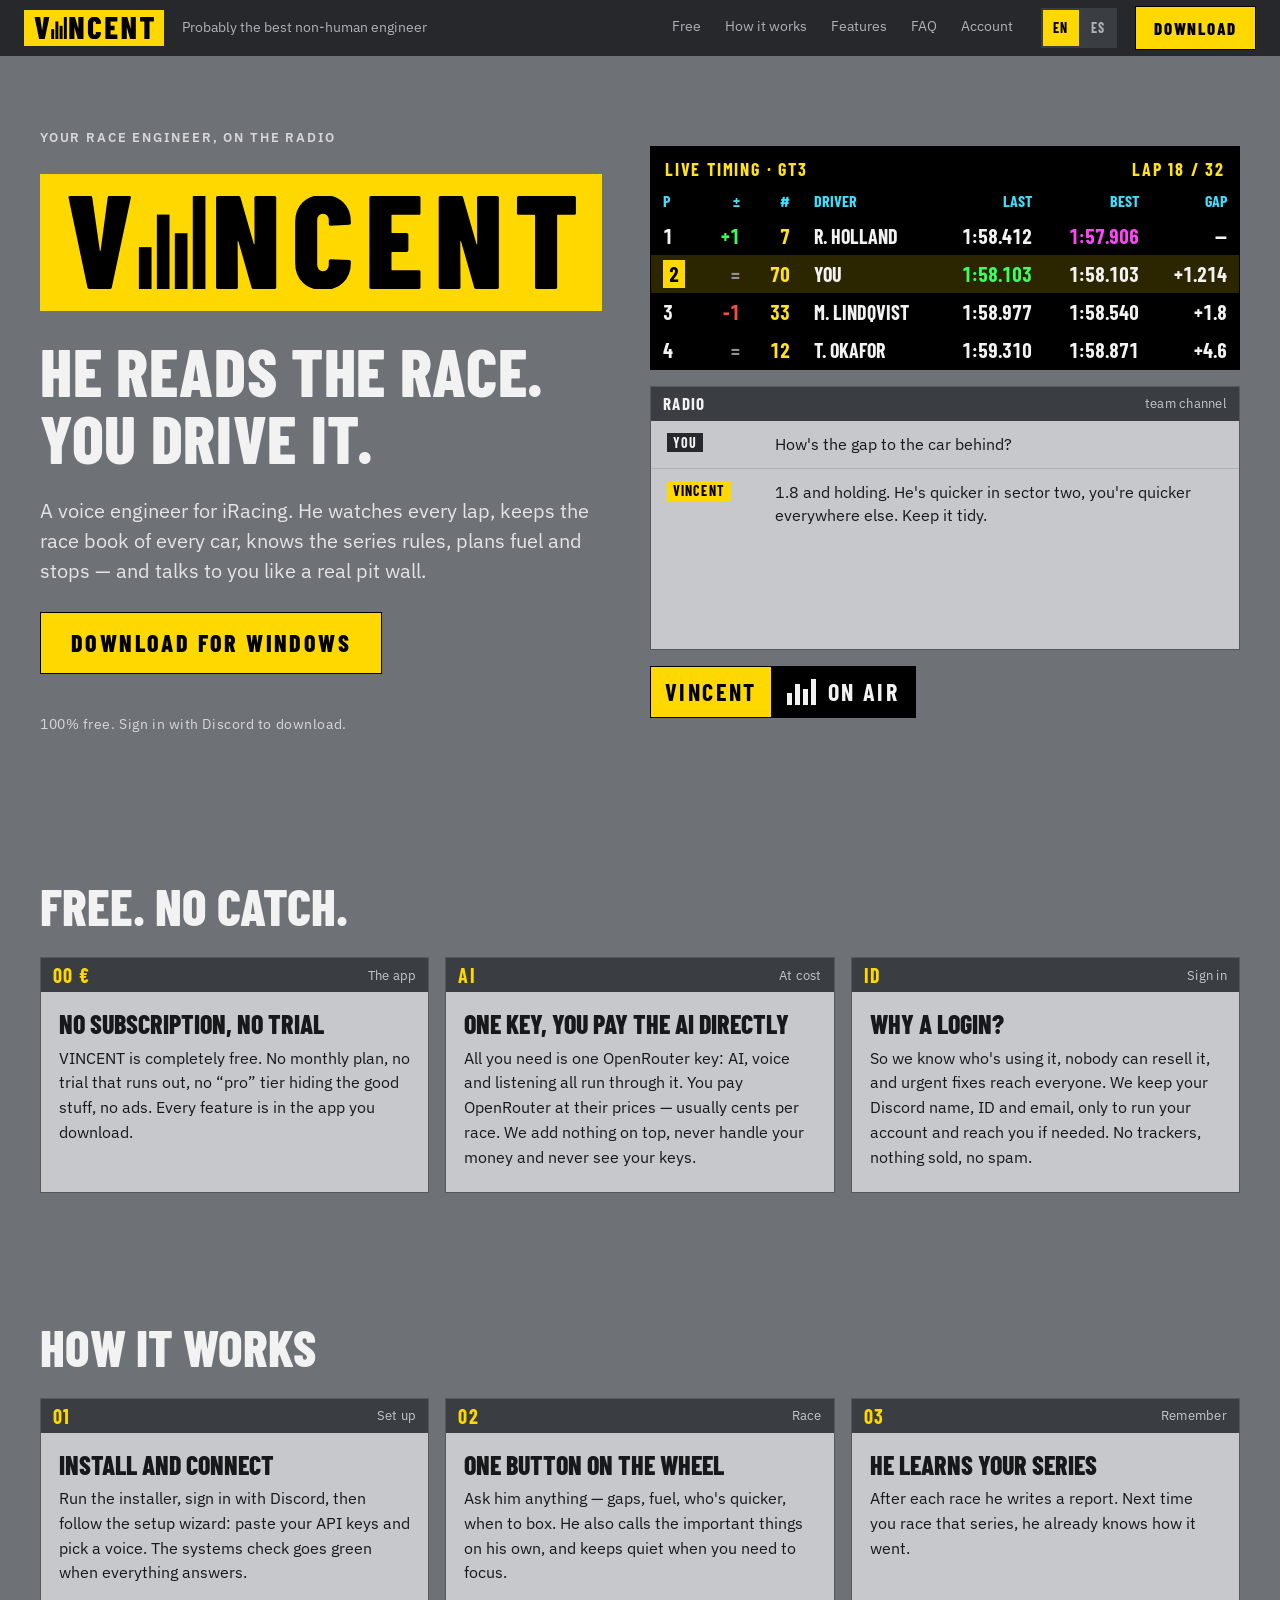
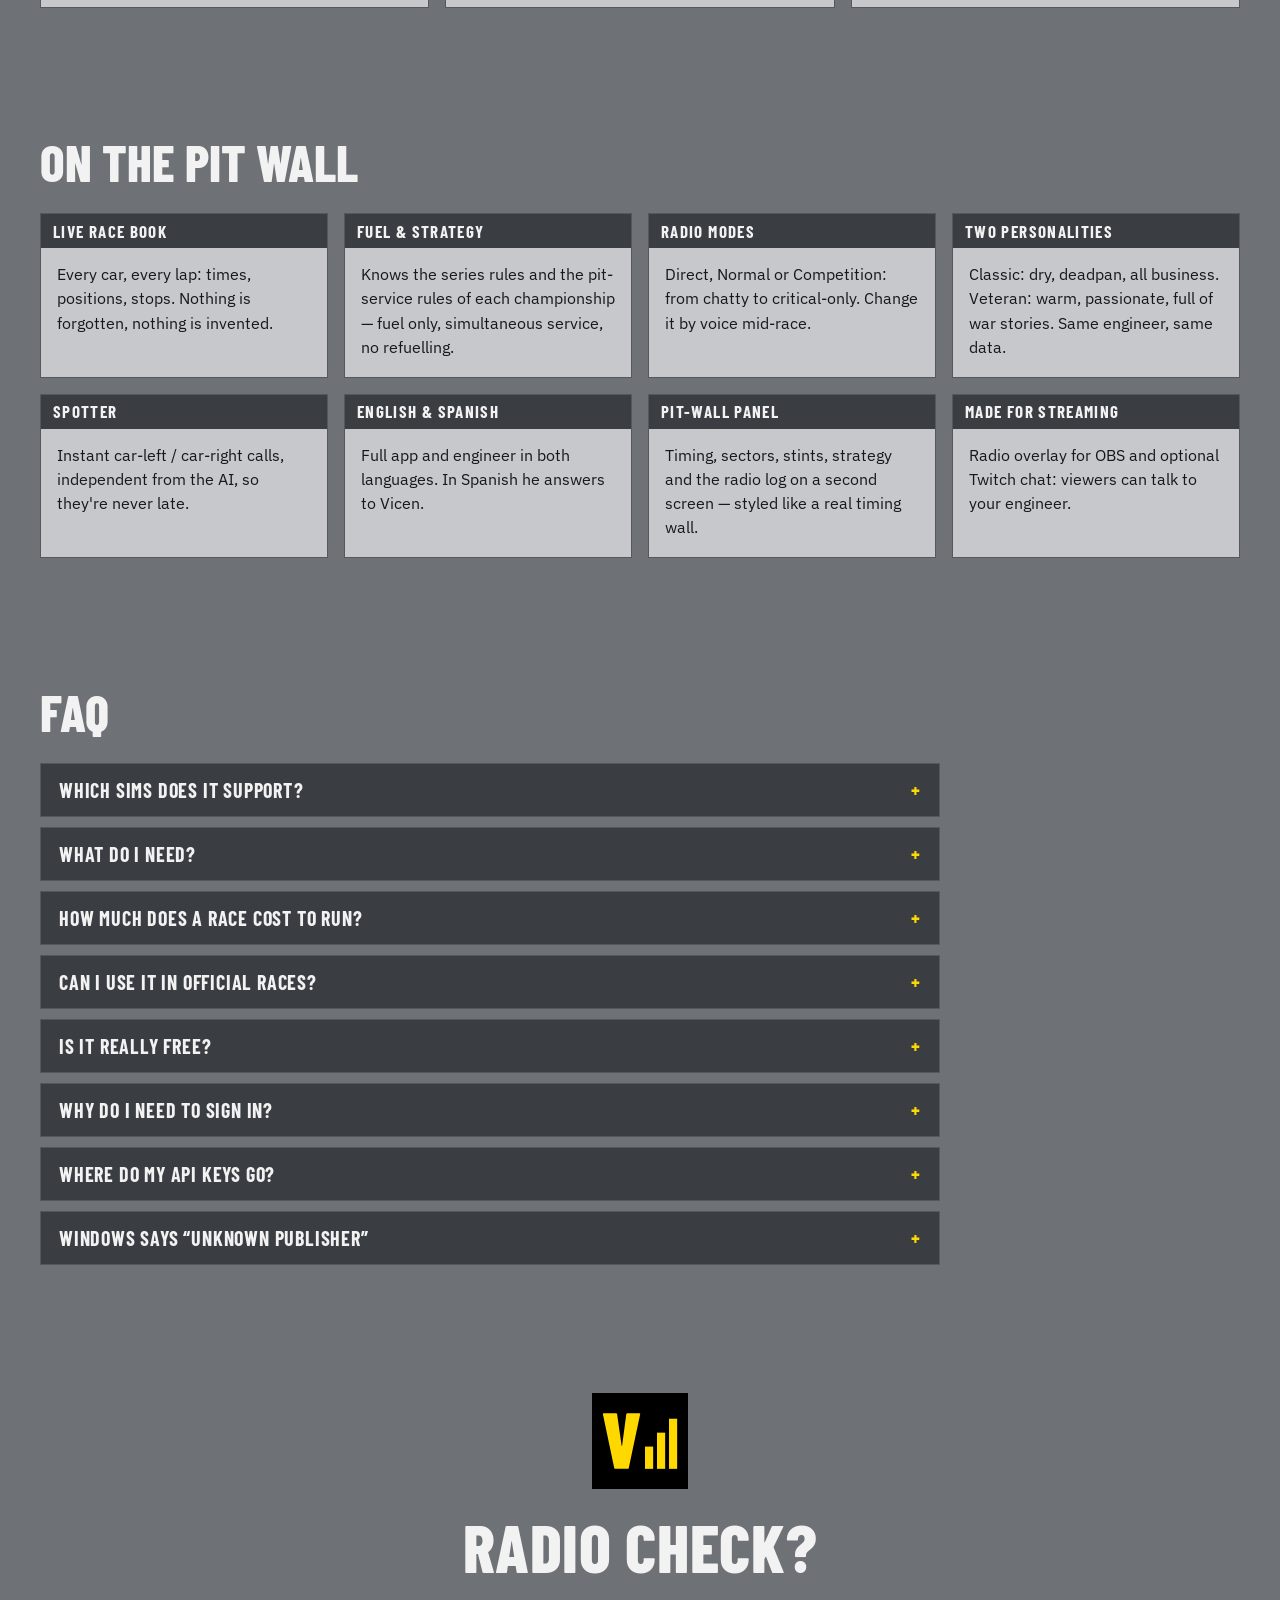
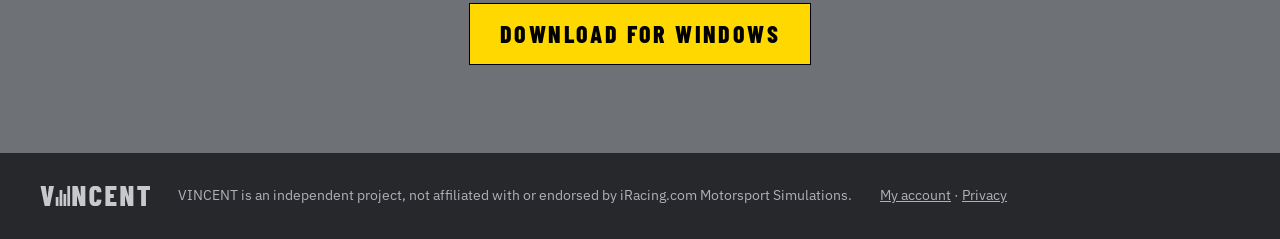
==== index.html @ bf341d77 "Web y privacidad: se guarda el email de Discord Co-Authored-By: Claude Opus 5.5 <noreply@anthropic.c" ====
<!doctype html>
<html lang="en">
<head>
<meta charset="utf-8">
<meta name="viewport" content="width=device-width, initial-scale=1">
<title>VINCENT — AI race engineer for iRacing</title>
<meta name="description" content="VINCENT is a voice race engineer for iRacing. He reads live telemetry, keeps the race book, plans fuel and stops, and talks to you on the radio.">
<link rel="icon" href="favicon.ico" sizes="any">
<link rel="icon" href="assets/icon.svg" type="image/svg+xml">
<link rel="apple-touch-icon" href="assets/icon-512.png">
<meta property="og:title" content="VINCENT — AI race engineer for iRacing">
<meta property="og:description" content="He reads the race. You drive it. Probably the best non-human engineer.">
<meta property="og:image" content="https://vincent-ai.app/assets/og.jpg">
<meta property="og:url" content="https://vincent-ai.app/">
<meta property="og:type" content="website">
<meta name="twitter:card" content="summary_large_image">
<link rel="preload" href="assets/fonts/barlow-condensed-latin-800-normal.woff2" as="font" type="font/woff2" crossorigin>
<link rel="stylesheet" href="styles.css">
</head>
<body>
<a class="skip" href="#main" data-en="Skip to content" data-es="Saltar al contenido">Skip to content</a>

<header class="top">
  <a class="brand" href="#" aria-label="VINCENT"><img src="assets/logo.svg" alt="VINCENT" width="140" height="21"></a>
  <span class="tag">Probably the best non-human engineer</span>
  <nav aria-label="Main">
    <a href="#free" data-en="Free" data-es="Gratis">Free</a>
    <a href="#how" data-en="How it works" data-es="Cómo funciona">How it works</a>
    <a href="#features" data-en="Features" data-es="Funciones">Features</a>
    <a href="#faq">FAQ</a>
    <a href="https://account.vincent-ai.app/" data-en="Account" data-es="Cuenta">Account</a>
  </nav>
  <div class="lang" role="group" aria-label="Language">
    <button type="button" data-lang="en" aria-pressed="true">EN</button>
    <button type="button" data-lang="es" aria-pressed="false">ES</button>
  </div>
  <a class="btn btn-y dl" href="https://account.vincent-ai.app/download" data-en="Download" data-es="Descargar">Download</a>
</header>

<main id="main">

<section class="hero">
  <div class="hero-copy">
    <p class="cap" data-en="Your race engineer, on the radio" data-es="Tu ingeniero de carrera, por radio">Your race engineer, on the radio</p>
    <h1 class="wordmark"><img src="assets/logo.svg" alt="VINCENT" width="560" height="84"></h1>
    <p class="head" data-en="He reads the race.<br>You drive it." data-es="Él lee la carrera.<br>Tú conduces.">He reads the race.<br>You drive it.</p>
    <p class="lede" data-en="A voice engineer for iRacing. He watches every lap, keeps the race book of every car, knows the series rules, plans fuel and stops — and talks to you like a real pit wall." data-es="Un ingeniero por voz para iRacing. Mira cada vuelta, lleva el libro de carrera de todos los coches, conoce el reglamento de la serie, planifica gasolina y paradas — y te habla como un muro de boxes de verdad.">A voice engineer for iRacing. He watches every lap, keeps the race book of every car, knows the series rules, plans fuel and stops — and talks to you like a real pit wall.</p>
    <div class="cta">
      <a class="btn btn-y btn-big dl" href="https://account.vincent-ai.app/download"><span data-en="Download for Windows" data-es="Descargar para Windows">Download for Windows</span></a>
      <span class="ver" id="ver" aria-live="polite"></span>
    </div>
    <p class="note" data-en="100% free. Sign in with Discord to download." data-es="100% gratis. Entra con Discord para descargarlo.">100% free. Sign in with Discord to download.</p>
  </div>

  <div class="hero-wall" aria-hidden="true">
    <div class="scr">
      <div class="scr-h"><span>LIVE TIMING · GT3</span><span>LAP 18 / 32</span></div>
      <table class="timing">
        <thead><tr><th class="l">P</th><th>±</th><th>#</th><th class="l">DRIVER</th><th class="xs">LAST</th><th>BEST</th><th>GAP</th></tr></thead>
        <tbody>
          <tr><td class="l">1</td><td class="up">+1</td><td class="num">7</td><td class="l">R. HOLLAND</td><td class="xs">1:58.412</td><td class="mag">1:57.906</td><td>—</td></tr>
          <tr class="me"><td class="l"><span class="pos">2</span></td><td class="eq">=</td><td class="num">70</td><td class="l">YOU</td><td class="xs grn">1:58.103</td><td>1:58.103</td><td>+1.214</td></tr>
          <tr><td class="l">3</td><td class="dn">-1</td><td class="num">33</td><td class="l">M. LINDQVIST</td><td class="xs">1:58.977</td><td>1:58.540</td><td>+1.8</td></tr>
          <tr><td class="l">4</td><td class="eq">=</td><td class="num">12</td><td class="l">T. OKAFOR</td><td class="xs">1:59.310</td><td>1:58.871</td><td>+4.6</td></tr>
        </tbody>
      </table>
    </div>
    <div class="pnl">
      <div class="ph"><span>Radio</span><small data-en="team channel" data-es="canal de equipo">team channel</small></div>
      <div class="radio" id="radio"></div>
    </div>
    <div class="onair"><span class="k">VINCENT</span><span class="v"><span class="bars"><i></i><i></i><i></i><i></i></span>ON AIR</span></div>
  </div>
</section>

<section id="free" class="band">
  <h2 class="sec" data-en="Free. No catch." data-es="Gratis. Sin trampas.">Free. No catch.</h2>
  <div class="grid3">
    <div class="pnl step"><div class="ph"><span>00 €</span><small data-en="The app" data-es="La app">The app</small></div>
      <div class="body"><h3 data-en="No subscription, no trial" data-es="Sin suscripción, sin prueba">No subscription, no trial</h3>
      <p data-en="VINCENT is completely free. No monthly plan, no trial that runs out, no &ldquo;pro&rdquo; tier hiding the good stuff, no ads. Every feature is in the app you download." data-es="VINCENT es completamente gratis. Sin plan mensual, sin prueba que caduca, sin versión «pro» que se guarda lo bueno, sin anuncios. Todo lo que hace está en la app que descargas.">VINCENT is completely free. No monthly plan, no trial that runs out, no &ldquo;pro&rdquo; tier hiding the good stuff, no ads. Every feature is in the app you download.</p></div></div>
    <div class="pnl step"><div class="ph"><span>AI</span><small data-en="At cost" data-es="A precio de coste">At cost</small></div>
      <div class="body"><h3 data-en="One key, you pay the AI directly" data-es="Una sola clave, la IA la pagas tú">One key, you pay the AI directly</h3>
      <p data-en="All you need is one OpenRouter key: AI, voice and listening all run through it. You pay OpenRouter at their prices — usually cents per race. We add nothing on top, never handle your money and never see your keys." data-es="Solo necesitas una clave de OpenRouter: la IA, la voz y la escucha van por ahí. Le pagas a OpenRouter, a su precio — normalmente céntimos por carrera. No le sumamos nada, no tocamos tu dinero y nunca vemos tus claves.">All you need is one OpenRouter key: AI, voice and listening all run through it. You pay OpenRouter at their prices — usually cents per race. We add nothing on top, never handle your money and never see your keys.</p></div></div>
    <div class="pnl step"><div class="ph"><span>ID</span><small data-en="Sign in" data-es="Cuenta">Sign in</small></div>
      <div class="body"><h3 data-en="Why a login?" data-es="¿Por qué hay que entrar?">Why a login?</h3>
      <p data-en="So we know who's using it, nobody can resell it, and urgent fixes reach everyone. We keep your Discord name, ID and email, only to run your account and reach you if needed. No trackers, nothing sold, no spam." data-es="Para saber quién lo usa, que nadie lo revenda y que los arreglos urgentes lleguen a todos. Guardamos tu nombre, ID y email de Discord, solo para tu cuenta y para avisarte si hace falta. Ni rastreadores, ni vendemos nada, ni spam.">So we know who's using it, nobody can resell it, and urgent fixes reach everyone. We keep your Discord name, ID and email, only to run your account and reach you if needed. No trackers, nothing sold, no spam.</p></div></div>
  </div>
</section>

<section id="how" class="band">
  <h2 class="sec" data-en="How it works" data-es="Cómo funciona">How it works</h2>
  <div class="grid3">
    <div class="pnl step"><div class="ph"><span>01</span><small data-en="Set up" data-es="Configura">Set up</small></div>
      <div class="body"><h3 data-en="Install and connect" data-es="Instala y conecta">Install and connect</h3>
      <p data-en="Run the installer, sign in with Discord, then follow the setup wizard: paste your API keys and pick a voice. The systems check goes green when everything answers." data-es="Ejecuta el instalador, entra con Discord y sigue el asistente: pega tus claves de API y elige una voz. El chequeo de sistemas se pone en verde cuando todo responde.">Run the installer, sign in with Discord, then follow the setup wizard: paste your API keys and pick a voice. The systems check goes green when everything answers.</p></div></div>
    <div class="pnl step"><div class="ph"><span>02</span><small data-en="Race" data-es="Corre">Race</small></div>
      <div class="body"><h3 data-en="One button on the wheel" data-es="Un botón en el volante">One button on the wheel</h3>
      <p data-en="Ask him anything — gaps, fuel, who's quicker, when to box. He also calls the important things on his own, and keeps quiet when you need to focus." data-es="Pregúntale lo que quieras — diferencias, gasolina, quién va más rápido, cuándo parar. También avisa él solo de lo importante, y se calla cuando necesitas concentrarte.">Ask him anything — gaps, fuel, who's quicker, when to box. He also calls the important things on his own, and keeps quiet when you need to focus.</p></div></div>
    <div class="pnl step"><div class="ph"><span>03</span><small data-en="Remember" data-es="Recuerda">Remember</small></div>
      <div class="body"><h3 data-en="He learns your series" data-es="Aprende tu serie">He learns your series</h3>
      <p data-en="After each race he writes a report. Next time you race that series, he already knows how it went." data-es="Después de cada carrera escribe un informe. La próxima vez que corras esa serie, ya sabe cómo fue.">After each race he writes a report. Next time you race that series, he already knows how it went.</p></div></div>
  </div>
</section>

<section id="features" class="band">
  <h2 class="sec" data-en="On the pit wall" data-es="En el muro">On the pit wall</h2>
  <div class="feat">
    <div class="pnl"><div class="ph"><span data-en="Live race book" data-es="Libro de carrera">Live race book</span></div><p data-en="Every car, every lap: times, positions, stops. Nothing is forgotten, nothing is invented." data-es="Cada coche, cada vuelta: tiempos, posiciones, paradas. No se olvida nada, no se inventa nada.">Every car, every lap: times, positions, stops. Nothing is forgotten, nothing is invented.</p></div>
    <div class="pnl"><div class="ph"><span data-en="Fuel &amp; strategy" data-es="Gasolina y estrategia">Fuel &amp; strategy</span></div><p data-en="Knows the series rules and the pit-service rules of each championship — fuel only, simultaneous service, no refuelling." data-es="Conoce el reglamento de la serie y las reglas de servicio en boxes de cada campeonato — solo gasolina, servicio simultáneo, sin repostaje.">Knows the series rules and the pit-service rules of each championship — fuel only, simultaneous service, no refuelling.</p></div>
    <div class="pnl"><div class="ph"><span data-en="Radio modes" data-es="Modos de radio">Radio modes</span></div><p data-en="Direct, Normal or Competition: from chatty to critical-only. Change it by voice mid-race." data-es="Directo, Normal o Competición: de hablador a solo lo crítico. Cámbialo por voz en plena carrera.">Direct, Normal or Competition: from chatty to critical-only. Change it by voice mid-race.</p></div>
    <div class="pnl"><div class="ph"><span data-en="Two personalities" data-es="Dos personalidades">Two personalities</span></div><p data-en="Classic: dry, deadpan, all business. Veteran: warm, passionate, full of war stories. Same engineer, same data." data-es="Clásico: seco, impasible, al grano. Veterano: cálido, apasionado, lleno de batallitas. Mismo ingeniero, mismos datos.">Classic: dry, deadpan, all business. Veteran: warm, passionate, full of war stories. Same engineer, same data.</p></div>
    <div class="pnl"><div class="ph"><span>Spotter</span></div><p data-en="Instant car-left / car-right calls, independent from the AI, so they're never late." data-es="Avisos instantáneos de coche a la izquierda / derecha, independientes de la IA, para que nunca lleguen tarde.">Instant car-left / car-right calls, independent from the AI, so they're never late.</p></div>
    <div class="pnl"><div class="ph"><span data-en="English &amp; Spanish" data-es="Inglés y español">English &amp; Spanish</span></div><p data-en="Full app and engineer in both languages. In Spanish he answers to Vicen." data-es="App e ingeniero completos en los dos idiomas. En español se llama Vicen.">Full app and engineer in both languages. In Spanish he answers to Vicen.</p></div>
    <div class="pnl"><div class="ph"><span data-en="Pit-wall panel" data-es="Panel de muro">Pit-wall panel</span></div><p data-en="Timing, sectors, stints, strategy and the radio log on a second screen — styled like a real timing wall." data-es="Tiempos, sectores, stints, estrategia y el registro de radio en una segunda pantalla — con el aspecto de un muro de tiempos de verdad.">Timing, sectors, stints, strategy and the radio log on a second screen — styled like a real timing wall.</p></div>
    <div class="pnl"><div class="ph"><span data-en="Made for streaming" data-es="Hecho para stream">Made for streaming</span></div><p data-en="Radio overlay for OBS and optional Twitch chat: viewers can talk to your engineer." data-es="Overlay de radio para OBS y chat de Twitch opcional: los espectadores pueden hablar con tu ingeniero.">Radio overlay for OBS and optional Twitch chat: viewers can talk to your engineer.</p></div>
  </div>
</section>

<section id="faq" class="band">
  <h2 class="sec">FAQ</h2>
  <div class="faq">
    <details class="pnl"><summary data-en="Which sims does it support?" data-es="¿Qué simuladores soporta?">Which sims does it support?</summary><p data-en="iRacing only, for now." data-es="Solo iRacing, de momento.">iRacing only, for now.</p></details>
    <details class="pnl"><summary data-en="What do I need?" data-es="¿Qué necesito?">What do I need?</summary><p data-en="A Windows PC, iRacing, a microphone, an internet connection and a Discord account to sign in. VINCENT uses cloud AI and voice, so you bring one OpenRouter API key — the setup wizard walks you through it and checks it for you." data-es="Un PC con Windows, iRacing, un micrófono, conexión a internet y una cuenta de Discord para entrar. VINCENT usa IA y voz en la nube, así que necesitas una clave de OpenRouter — el asistente te guía para sacarla y la comprueba por ti.">A Windows PC, iRacing, a microphone, an internet connection and a Discord account to sign in. VINCENT uses cloud AI and voice, so you bring one OpenRouter API key — the setup wizard walks you through it and checks it for you.</p></details>
    <details class="pnl"><summary data-en="How much does a race cost to run?" data-es="¿Cuánto cuesta cada carrera?">How much does a race cost to run?</summary><p data-en="It depends on the AI model you choose in settings — cheaper models cost cents per race, the best ones a bit more. The app shows token usage live so you always know." data-es="Depende del modelo de IA que elijas en ajustes — los más baratos cuestan céntimos por carrera, los mejores algo más. La app muestra el consumo en directo para que siempre lo sepas.">It depends on the AI model you choose in settings — cheaper models cost cents per race, the best ones a bit more. The app shows token usage live so you always know.</p></details>
    <details class="pnl"><summary data-en="Can I use it in official races?" data-es="¿Se puede usar en carreras oficiales?">Can I use it in official races?</summary><p data-en="Yes — that's what it's built for. VINCENT works like the spotter and overlay apps drivers already use in official races: it only reads the telemetry iRacing exposes to every app, and talks to you. It never touches the car or the sim." data-es="Sí — para eso está hecho. VINCENT funciona como las apps de spotter y overlays que los pilotos ya usan en oficiales: solo lee la telemetría que iRacing ofrece a cualquier aplicación y te habla. Nunca toca el coche ni el simulador.">Yes — that's what it's built for. VINCENT works like the spotter and overlay apps drivers already use in official races: it only reads the telemetry iRacing exposes to every app, and talks to you. It never touches the car or the sim.</p></details>
    <details class="pnl"><summary data-en="Is it really free?" data-es="¿De verdad es gratis?">Is it really free?</summary><p data-en="Yes. VINCENT itself costs nothing and has no paid version. The only cost is the AI and voice usage, which you pay straight to OpenRouter — we don't get a cent of it." data-es="Sí. VINCENT no cuesta nada y no tiene versión de pago. El único gasto es el uso de IA y voz, que pagas directamente a OpenRouter — de eso no nos llega ni un céntimo.">Yes. VINCENT itself costs nothing and has no paid version. The only cost is the AI and voice usage, which you pay straight to OpenRouter — we don't get a cent of it.</p></details>
    <details class="pnl"><summary data-en="Why do I need to sign in?" data-es="¿Por qué hay que iniciar sesión?">Why do I need to sign in?</summary><p data-en="To download it and to use it, with your Discord account. It lets us know who's using VINCENT, stop anyone reselling it, and switch off a broken version fast. Each account can use it on up to 3 PCs; you can see and remove them in your account. If your internet drops mid-race, it keeps working." data-es="Para descargarlo y para usarlo, con tu cuenta de Discord. Así sabemos quién usa VINCENT, evitamos que alguien lo revenda y podemos retirar rápido una versión con fallos. Cada cuenta puede usarlo en hasta 3 PCs; los ves y los quitas en tu cuenta. Si se te va internet en plena carrera, sigue funcionando.">To download it and to use it, with your Discord account. It lets us know who's using VINCENT, stop anyone reselling it, and switch off a broken version fast. Each account can use it on up to 3 PCs; you can see and remove them in your account. If your internet drops mid-race, it keeps working.</p></details>
    <details class="pnl"><summary data-en="Where do my API keys go?" data-es="¿Dónde van mis claves de API?">Where do my API keys go?</summary><p data-en="They are stored in the Windows Credential Manager on your PC and are only sent to the service each one belongs to. They are never sent to us. Tip: create a key just for VINCENT and give it a credit limit in OpenRouter, so a lost key can never cost you more than that." data-es="Se guardan en el Administrador de credenciales de Windows de tu PC y solo se envían al servicio al que pertenece cada una. Nunca nos llegan a nosotros. Consejo: crea una clave solo para VINCENT y ponle un límite de crédito en OpenRouter, así una clave perdida nunca te costará más que eso.">They are stored in the Windows Credential Manager on your PC and are only sent to the service each one belongs to. They are never sent to us. Tip: create a key just for VINCENT and give it a credit limit in OpenRouter, so a lost key can never cost you more than that.</p></details>
    <details class="pnl"><summary data-en="Windows says “unknown publisher”" data-es="Windows dice «editor desconocido»">Windows says “unknown publisher”</summary><p data-en="The first time, SmartScreen may warn you. Click More info → Run anyway. After that VINCENT updates itself: it downloads new versions when it opens and installs them when it closes." data-es="La primera vez, SmartScreen puede avisarte. Pulsa Más información → Ejecutar de todas formas. Después VINCENT se actualiza solo: descarga la versión nueva al abrirse y la instala al cerrarse.">The first time, SmartScreen may warn you. Click More info → Run anyway. After that VINCENT updates itself: it downloads new versions when it opens and installs them when it closes.</p></details>
  </div>
</section>

<section class="band final">
  <img src="assets/icon.svg" alt="" width="96" height="96">
  <p class="head" data-en="Radio check?" data-es="¿Me recibes?">Radio check?</p>
  <a class="btn btn-y btn-big dl" href="https://account.vincent-ai.app/download"><span data-en="Download for Windows" data-es="Descargar para Windows">Download for Windows</span></a>
</section>

</main>

<footer class="foot">
  <img src="assets/logo.svg" alt="VINCENT" width="110" height="17">
  <p data-en="VINCENT is an independent project, not affiliated with or endorsed by iRacing.com Motorsport Simulations." data-es="VINCENT es un proyecto independiente, sin relación ni respaldo de iRacing.com Motorsport Simulations.">VINCENT is an independent project, not affiliated with or endorsed by iRacing.com Motorsport Simulations.</p>
  <p><a href="https://account.vincent-ai.app/" data-en="My account" data-es="Mi cuenta">My account</a> · <a href="privacy.html" data-en="Privacy" data-es="Privacidad">Privacy</a></p>
</footer>

<script src="site.js"></script>
</body>
</html>
---- styles.css ----
@font-face{font-family:Cond;src:url(assets/fonts/barlow-condensed-latin-700-normal.woff2) format("woff2");font-weight:700;font-display:swap}
@font-face{font-family:Cond;src:url(assets/fonts/barlow-condensed-latin-800-normal.woff2) format("woff2");font-weight:800;font-display:swap}
@font-face{font-family:Plex;src:url(assets/fonts/ibm-plex-sans-latin-400-normal.woff2) format("woff2");font-weight:400;font-display:swap}
@font-face{font-family:Plex;src:url(assets/fonts/ibm-plex-sans-latin-600-normal.woff2) format("woff2");font-weight:600;font-display:swap}
:root{--base:#6E7176;--pnl:#C6C8CB;--bar:#3A3D42;--top:#26282C;--line:#ADB0B5;--ink:#17181A;--dim:#43464B;--w:#F2F2F2;--soft:#E4E5E7;--team:#FFD800;--yel:#FFE21A;--grn:#3CFF5A;--mag:#FF45F5;--cya:#3FDFFF;--red:#FF4B3E;color-scheme:light}
*{box-sizing:border-box}
html{scroll-behavior:smooth}
body{margin:0;background:var(--base);color:var(--soft);font:400 17px/1.55 Plex,system-ui,sans-serif;-webkit-font-smoothing:antialiased}
img{display:block;max-width:100%;height:auto}
a{color:inherit}
:focus-visible{outline:3px solid var(--team);outline-offset:2px}
.skip{position:absolute;left:-999px;top:0;background:var(--team);color:#000;padding:8px 12px;z-index:10}
.skip:focus{left:8px}
.cap{margin:0;font-size:13px;font-weight:600;letter-spacing:.14em;text-transform:uppercase;color:#D6D8DB}

/* top bar */
.top{position:sticky;top:0;z-index:5;display:flex;align-items:center;gap:18px;min-height:56px;padding:0 24px;background:var(--top)}
.brand{background:var(--team);padding:7px 10px;flex:none}
.brand img{width:120px}
.tag{font-size:14px;color:#AEB2B8;white-space:nowrap}
.top nav{display:flex;gap:4px;margin-left:auto}
.top nav a{font-size:14px;color:#AEB2B8;text-decoration:none;padding:16px 10px;border-bottom:2px solid transparent}
.top nav a:hover{color:var(--w);border-bottom-color:var(--team)}
.lang{display:flex;gap:2px;background:#3A3D42;padding:2px}
.lang button{font:700 14px/1 Cond,sans-serif;letter-spacing:.1em;color:#AEB2B8;background:transparent;border:0;padding:8px 10px;cursor:pointer;min-height:36px}
.lang button[aria-pressed=true]{background:var(--team);color:#000}

.btn{display:inline-flex;align-items:center;justify-content:center;gap:8px;font:800 17px/1 Cond,sans-serif;letter-spacing:.1em;text-transform:uppercase;text-decoration:none;min-height:44px;padding:0 18px;border:1px solid #000}
.btn-y{background:var(--team);color:#000}
.btn-y:hover{background:#FFE54D}
.btn-big{font-size:24px;min-height:62px;padding:0 30px}

/* hero */
.hero{display:grid;grid-template-columns:minmax(0,1fr) minmax(0,1.05fr);gap:48px;align-items:center;max-width:1440px;margin:0 auto;padding:72px 40px 80px}
.hero-copy{display:flex;flex-direction:column;gap:26px}
.wordmark{margin:0;background:var(--team);padding:22px 26px;align-self:flex-start;max-width:100%}
.wordmark img{width:min(520px,100%)}
.head{margin:0;font:800 clamp(40px,5.2vw,68px)/1 Cond,sans-serif;text-transform:uppercase;color:var(--w);letter-spacing:.01em}
.note{margin:14px 0 0;font-size:14px;letter-spacing:.04em;color:#D6D8DB}
.lede{margin:0;font-size:20px;line-height:1.5;max-width:600px}
.cta{display:flex;align-items:center;flex-wrap:wrap;gap:16px}
.ver{font:700 16px/1 Cond,sans-serif;letter-spacing:.1em;color:#D6D8DB;text-transform:uppercase}

.hero-wall{display:flex;flex-direction:column;gap:16px;min-width:0}
.scr{background:#000;border:1px solid #000}
.scr-h{display:flex;justify-content:space-between;padding:12px 14px 2px;font:700 18px/1.2 Cond,sans-serif;letter-spacing:.1em;color:var(--yel)}
.timing{width:100%;border-collapse:collapse;font:700 20px/1 Cond,sans-serif;font-variant-numeric:tabular-nums}
.timing th{color:var(--cya);text-align:right;padding:10px 12px 8px;font-size:16px}
.timing td{color:var(--w);text-align:right;padding:0 12px;height:38px;white-space:nowrap}
.timing .l{text-align:left}
.timing .num{color:var(--yel)} .timing .up{color:var(--grn)} .timing .dn{color:var(--red)} .timing .eq{color:#8E9196}
.timing .mag{color:var(--mag)} .timing .grn{color:var(--grn)}
.timing tr.me td{background:#2B2600}
.pos{background:var(--team);color:#000;padding:2px 6px}

.pnl{background:var(--pnl);border:1px solid #55585D;color:var(--ink)}
.ph{display:flex;justify-content:space-between;align-items:center;gap:8px;min-height:34px;padding:0 12px;background:var(--bar);color:var(--w);font:700 17px/1 Cond,sans-serif;letter-spacing:.08em;text-transform:uppercase}
.ph small{font:400 13px/1 Plex,sans-serif;letter-spacing:.02em;text-transform:none;color:#C4C7CC}
.radio{min-height:228px}
.rad{display:grid;grid-template-columns:96px minmax(0,1fr);gap:12px;padding:12px 16px;border-bottom:1px solid var(--line);animation:in .35s ease both}
.rad:last-child{border-bottom:0}
.rad p{margin:0;font-size:16px;line-height:1.45}
.who{justify-self:start;align-self:start;font:700 14px/1.4 Cond,sans-serif;letter-spacing:.08em;padding:0 6px}
.who.v{background:var(--team);color:#000} .who.u{background:var(--top);color:var(--w)}
@keyframes in{from{opacity:0;transform:translateY(4px)}to{opacity:1;transform:none}}

.onair{display:inline-flex;align-self:flex-start;height:52px;border:1px solid #000;background:#000;font:700 24px/1 Cond,sans-serif;letter-spacing:.1em}
.onair .k{display:flex;align-items:center;padding:0 14px;background:var(--team);color:#000}
.onair .v{display:flex;align-items:center;gap:12px;padding:0 16px;color:var(--w)}
.bars{display:flex;align-items:flex-end;gap:3px;height:26px}
.bars i{display:block;width:5px;background:var(--w);animation:eq 1.1s ease-in-out infinite}
.bars i:nth-child(1){height:45%;animation-delay:-.2s}.bars i:nth-child(2){height:80%;animation-delay:-.5s}.bars i:nth-child(3){height:60%;animation-delay:-.8s}.bars i:nth-child(4){height:100%;animation-delay:-.35s}
@keyframes eq{50%{transform:scaleY(.45)}}
.bars i{transform-origin:bottom}

/* bands */
.band{max-width:1440px;margin:0 auto;padding:64px 40px}
.sec{margin:0 0 26px;font:800 clamp(34px,4vw,52px)/1 Cond,sans-serif;text-transform:uppercase;color:var(--w)}
.grid3{display:grid;grid-template-columns:repeat(3,minmax(0,1fr));gap:16px}
.step .ph span{color:var(--team);font-size:20px}
.step .body{padding:18px 18px 22px}
.step h3{margin:0 0 8px;font:800 26px/1.05 Cond,sans-serif;text-transform:uppercase}
.step p{margin:0;font-size:16px}
.feat{display:grid;grid-template-columns:repeat(4,minmax(0,1fr));gap:16px}
.feat p{margin:0;padding:14px 16px 18px;font-size:15.5px}
.faq{display:grid;gap:10px;max-width:900px}
.faq summary{cursor:pointer;list-style:none;padding:14px 18px;background:var(--bar);color:var(--w);font:700 20px/1.2 Cond,sans-serif;letter-spacing:.04em;text-transform:uppercase;display:flex;justify-content:space-between;gap:12px}
.faq summary::after{content:"+";color:var(--team)}
.faq details[open] summary::after{content:"–"}
.faq summary::-webkit-details-marker{display:none}
.faq p{margin:0;padding:14px 18px 18px}
.final{display:flex;flex-direction:column;align-items:center;gap:24px;text-align:center;padding-bottom:88px}
.foot{background:var(--top);color:#AEB2B8;font-size:14px;padding:32px 40px;display:flex;flex-wrap:wrap;align-items:center;gap:12px 28px}
.foot img{filter:invert(1);opacity:.75}
.foot p{margin:0}

@media (max-width:1100px){
  .hero{grid-template-columns:1fr;padding-top:48px}
  .feat{grid-template-columns:repeat(2,minmax(0,1fr))}
  .tag{display:none}
}
@media (max-width:720px){
  .top{gap:10px;padding:0 16px}
  .top nav{display:none}
  .lang{margin-left:auto}
  .top .dl{display:none}
  .hero,.band{padding-left:16px;padding-right:16px}
  .grid3,.feat{grid-template-columns:1fr}
  .timing{font-size:17px}
  .timing td,.timing th{padding-left:7px;padding-right:7px}
  .timing .xs{display:none}
  .rad{grid-template-columns:78px minmax(0,1fr);padding:10px 12px}
  .lede{font-size:18px}
  .btn-big{width:100%}
  .foot{padding:28px 16px}
}
@media (prefers-reduced-motion:reduce){*{animation:none!important;scroll-behavior:auto!important}}
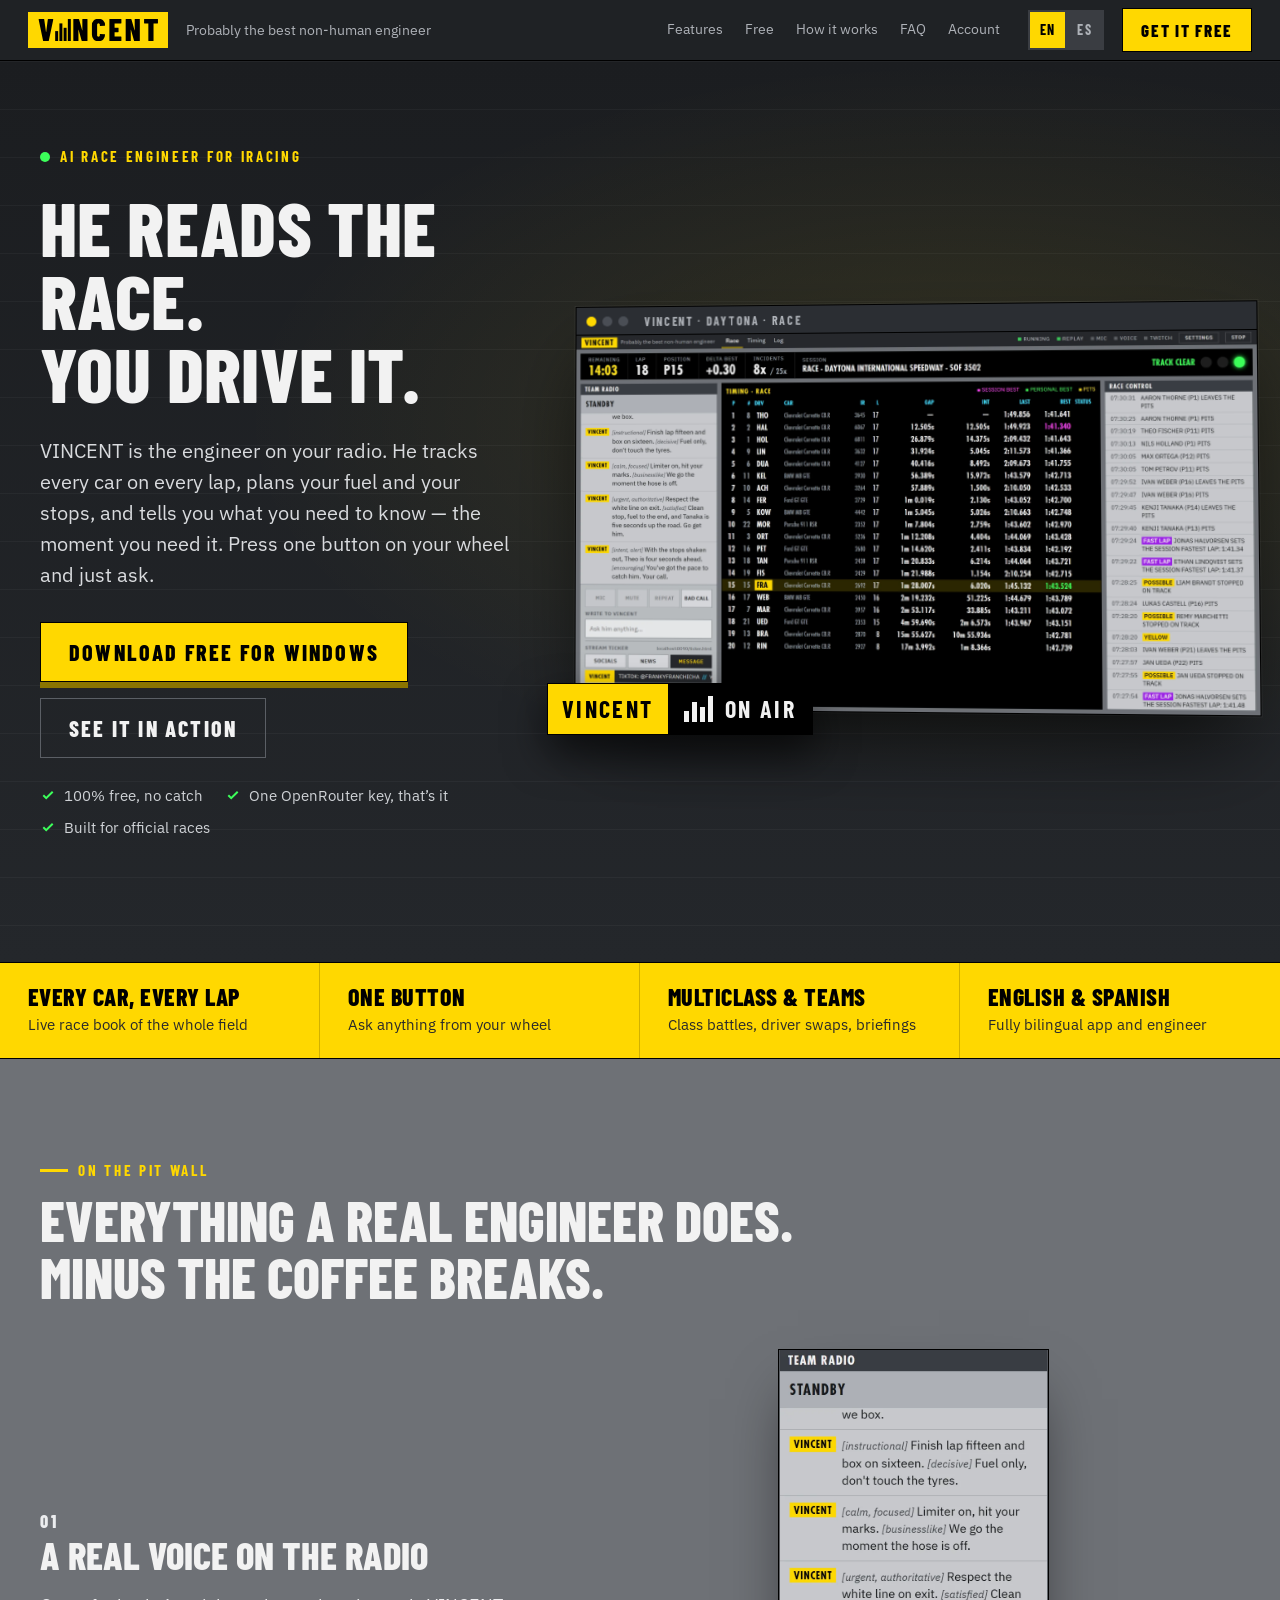
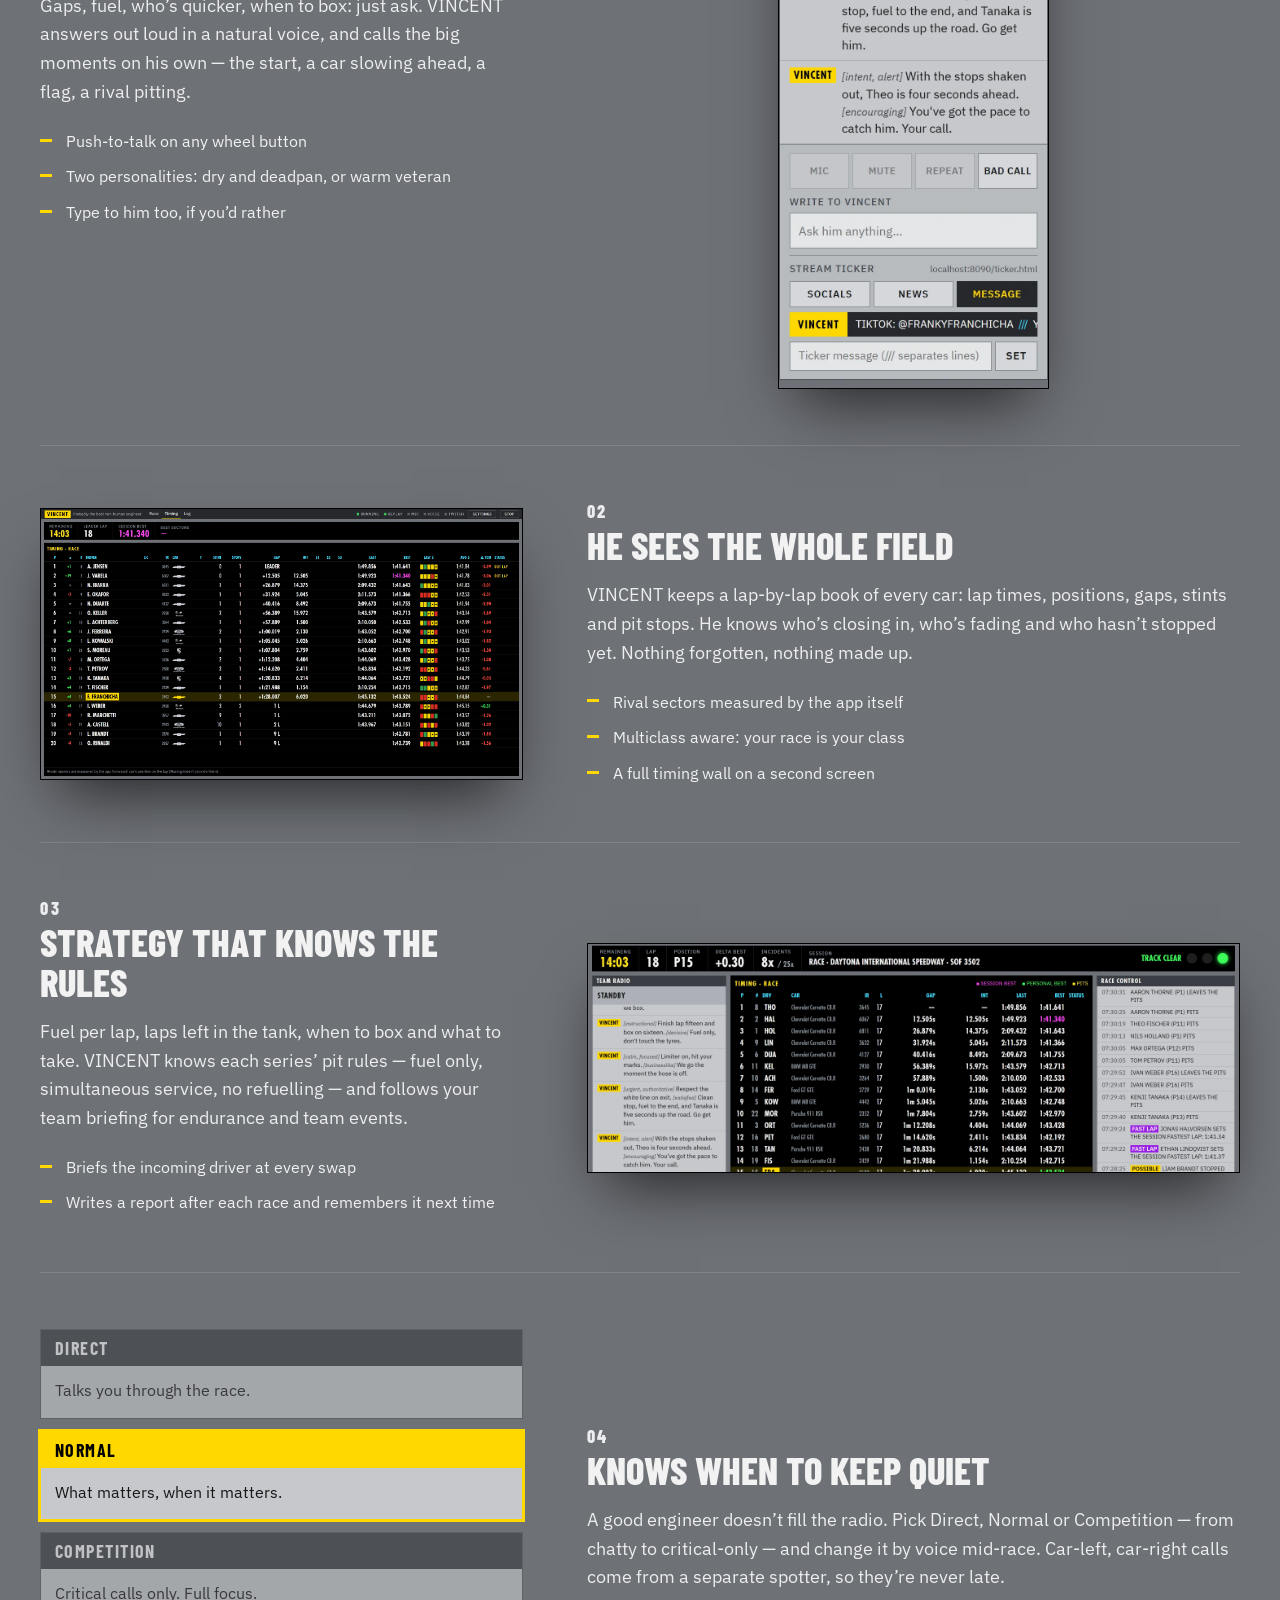
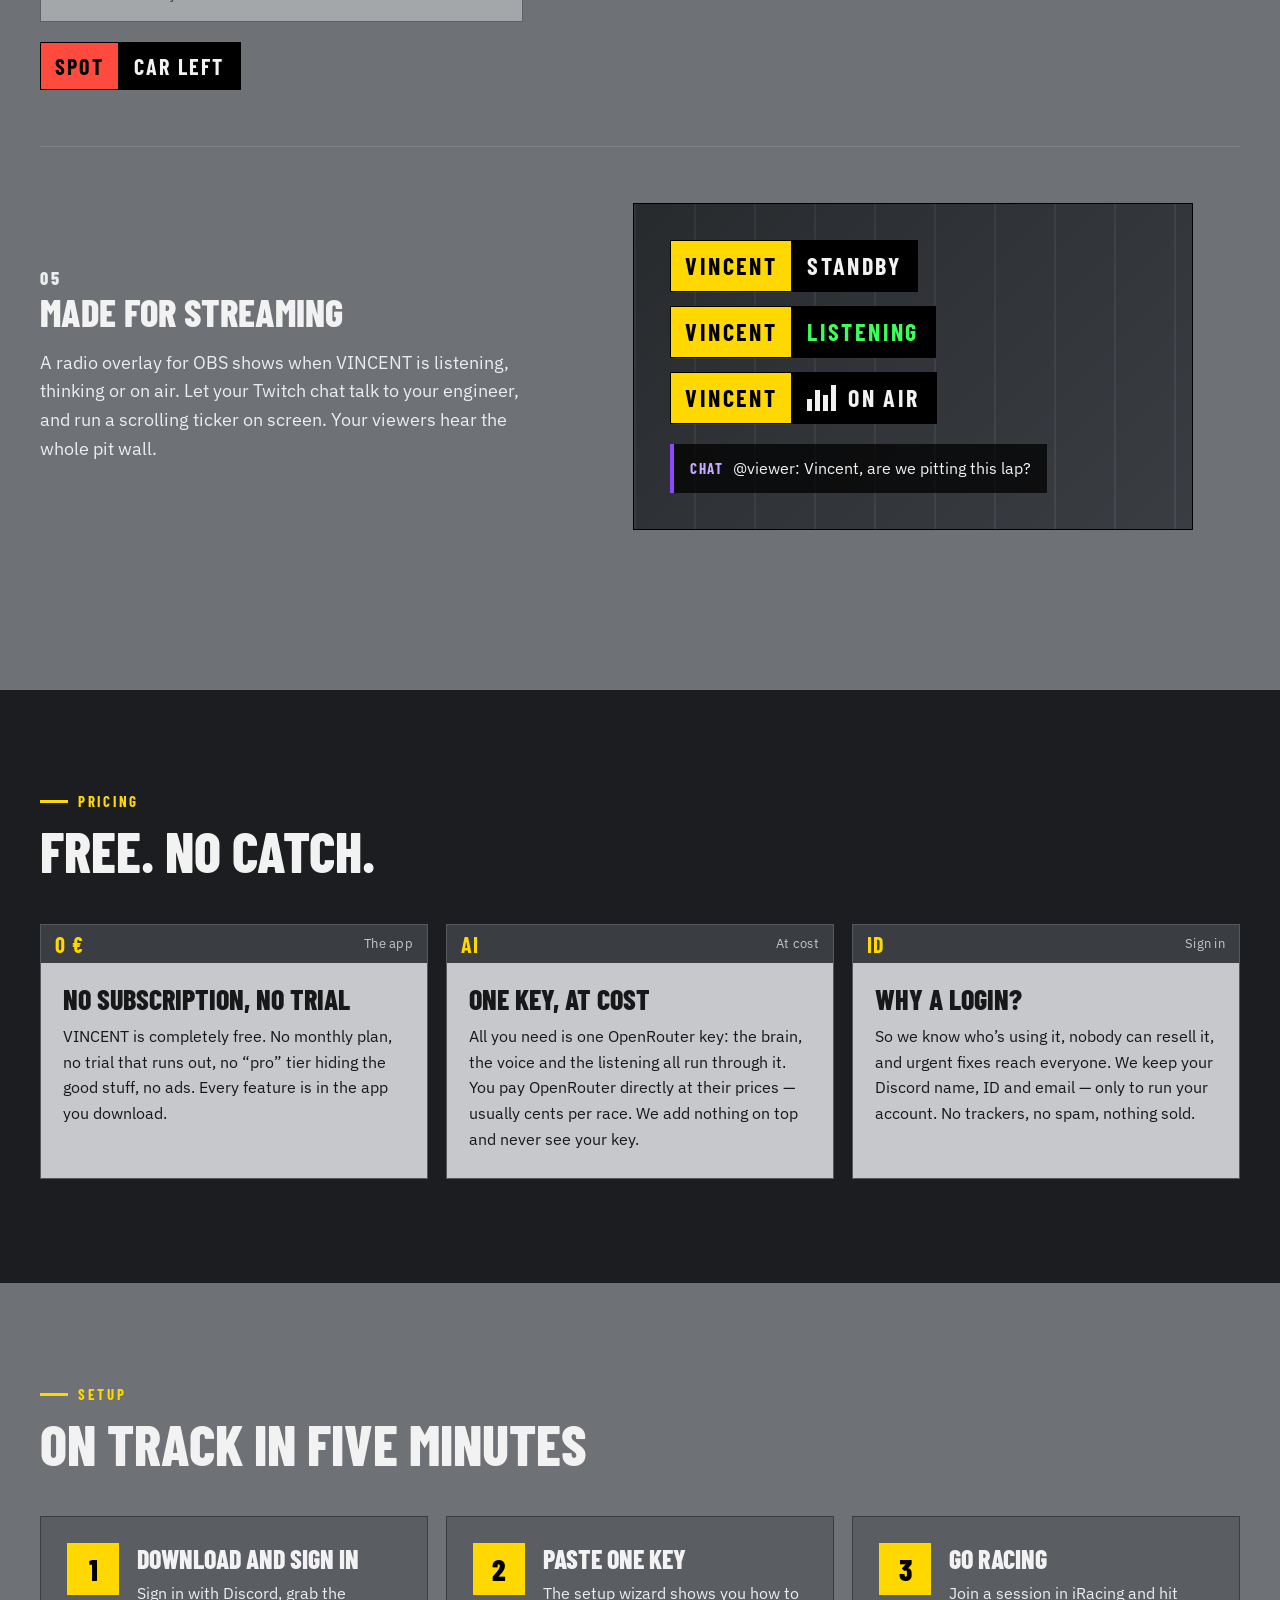
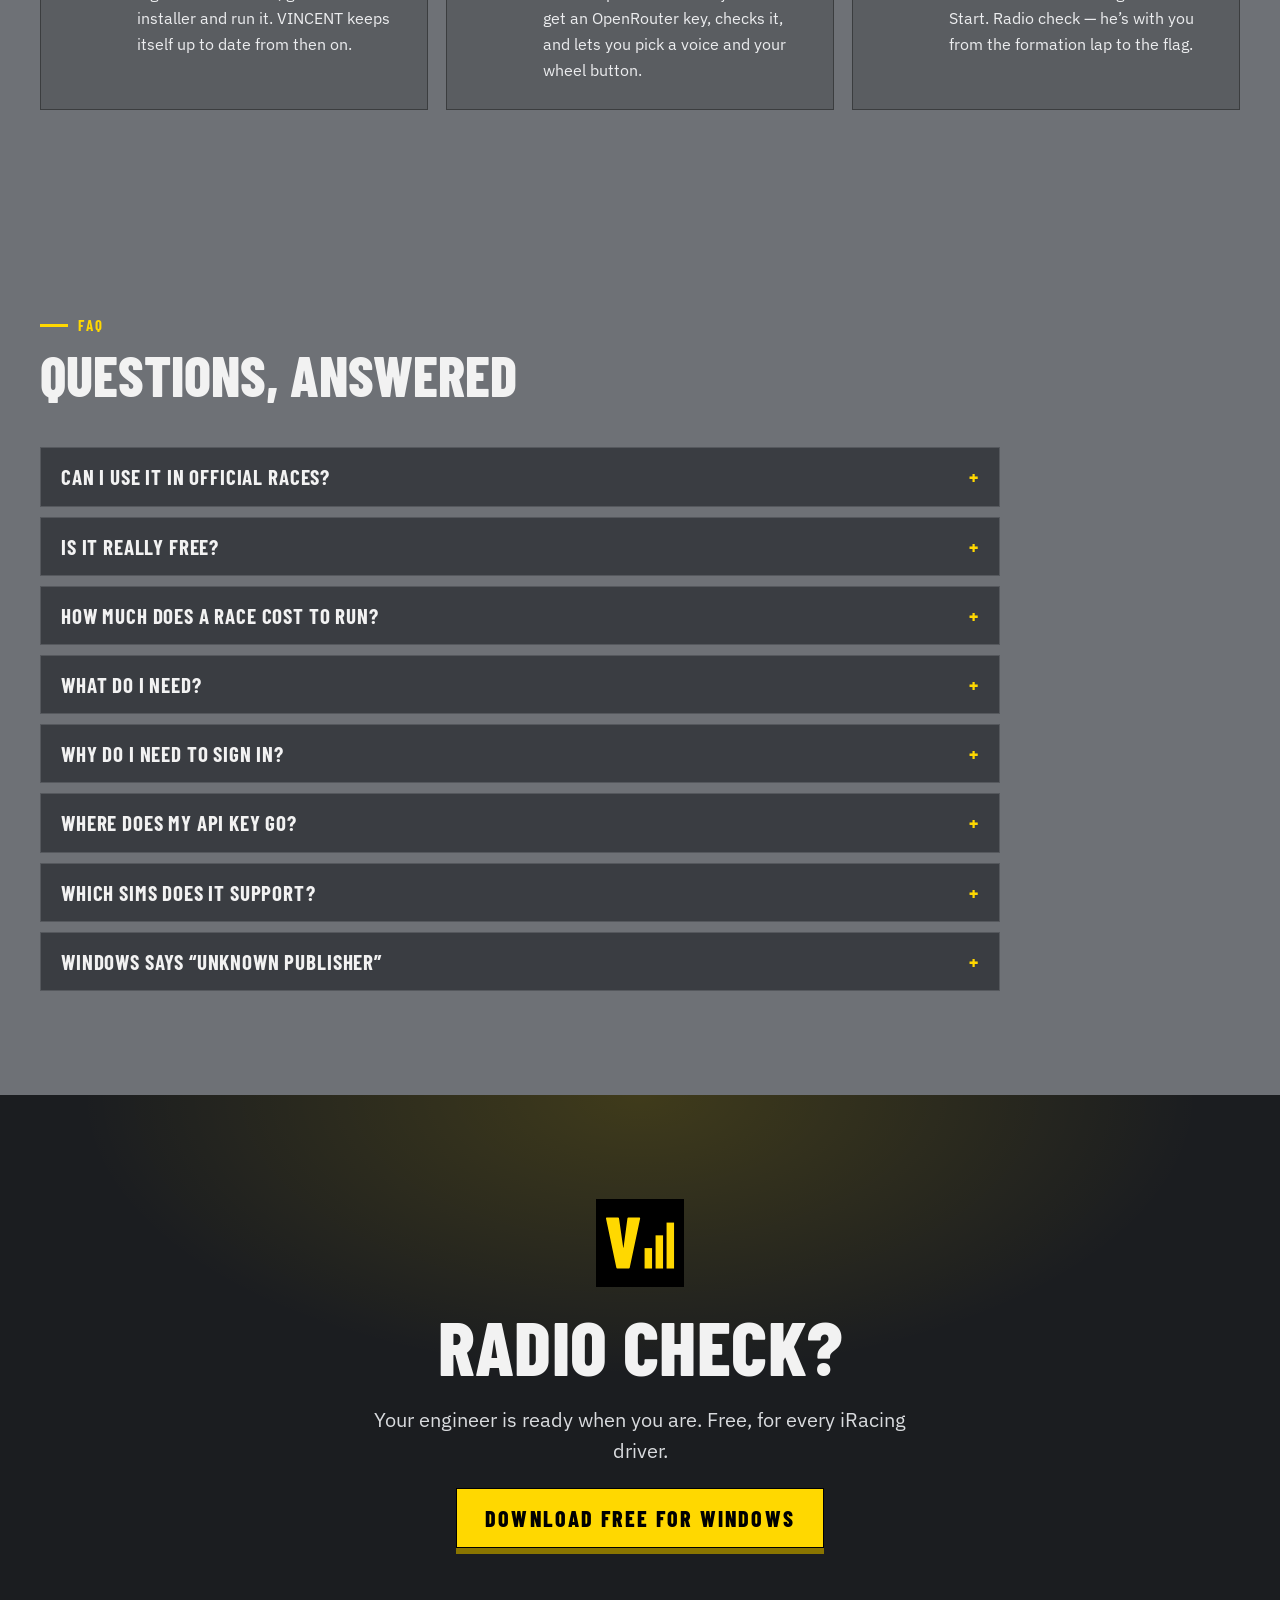
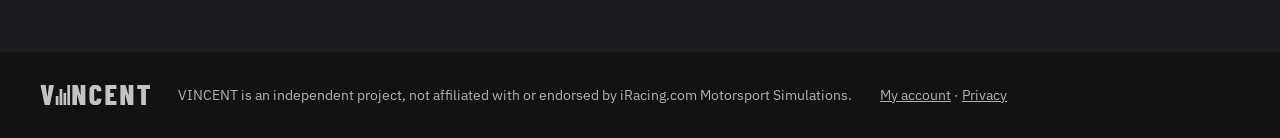
==== commit 5f4e2e01: "Web nueva: capturas reales de la app, textos de marketing nativos en ingles y espanol, bloques de fu" ====
--- a/index.html
+++ b/index.html
@@ -3,13 +3,13 @@
 <head>
 <meta charset="utf-8">
 <meta name="viewport" content="width=device-width, initial-scale=1">
-<title>VINCENT — AI race engineer for iRacing</title>
-<meta name="description" content="VINCENT is a voice race engineer for iRacing. He reads live telemetry, keeps the race book, plans fuel and stops, and talks to you on the radio.">
+<title>VINCENT — AI race engineer for iRacing. Free.</title>
+<meta name="description" content="VINCENT is a free AI race engineer for iRacing. He watches every car, plans your fuel and stops, and talks to you on the radio — only when it matters.">
 <link rel="icon" href="favicon.ico" sizes="any">
 <link rel="icon" href="assets/icon.svg" type="image/svg+xml">
 <link rel="apple-touch-icon" href="assets/icon-512.png">
 <meta property="og:title" content="VINCENT — AI race engineer for iRacing">
-<meta property="og:description" content="He reads the race. You drive it. Probably the best non-human engineer.">
+<meta property="og:description" content="He reads the race. You drive it. A free AI race engineer that talks to you on the radio.">
 <meta property="og:image" content="https://vincent-ai.app/assets/og.jpg">
 <meta property="og:url" content="https://vincent-ai.app/">
 <meta property="og:type" content="website">
@@ -24,9 +24,9 @@
   <a class="brand" href="#" aria-label="VINCENT"><img src="assets/logo.svg" alt="VINCENT" width="140" height="21"></a>
   <span class="tag">Probably the best non-human engineer</span>
   <nav aria-label="Main">
+    <a href="#features" data-en="Features" data-es="Funciones">Features</a>
     <a href="#free" data-en="Free" data-es="Gratis">Free</a>
     <a href="#how" data-en="How it works" data-es="Cómo funciona">How it works</a>
-    <a href="#features" data-en="Features" data-es="Funciones">Features</a>
     <a href="#faq">FAQ</a>
     <a href="https://account.vincent-ai.app/" data-en="Account" data-es="Cuenta">Account</a>
   </nav>
@@ -34,107 +34,188 @@
     <button type="button" data-lang="en" aria-pressed="true">EN</button>
     <button type="button" data-lang="es" aria-pressed="false">ES</button>
   </div>
-  <a class="btn btn-y dl" href="https://account.vincent-ai.app/download" data-en="Download" data-es="Descargar">Download</a>
+  <a class="btn btn-y dl" href="https://account.vincent-ai.app/download" data-en="Get it free" data-es="Descárgalo gratis">Get it free</a>
 </header>
 
 <main id="main">
 
+<!-- ================= HERO ================= -->
 <section class="hero">
   <div class="hero-copy">
-    <p class="cap" data-en="Your race engineer, on the radio" data-es="Tu ingeniero de carrera, por radio">Your race engineer, on the radio</p>
-    <h1 class="wordmark"><img src="assets/logo.svg" alt="VINCENT" width="560" height="84"></h1>
-    <p class="head" data-en="He reads the race.<br>You drive it." data-es="Él lee la carrera.<br>Tú conduces.">He reads the race.<br>You drive it.</p>
-    <p class="lede" data-en="A voice engineer for iRacing. He watches every lap, keeps the race book of every car, knows the series rules, plans fuel and stops — and talks to you like a real pit wall." data-es="Un ingeniero por voz para iRacing. Mira cada vuelta, lleva el libro de carrera de todos los coches, conoce el reglamento de la serie, planifica gasolina y paradas — y te habla como un muro de boxes de verdad.">A voice engineer for iRacing. He watches every lap, keeps the race book of every car, knows the series rules, plans fuel and stops — and talks to you like a real pit wall.</p>
+    <p class="cap"><span class="live"></span><span data-en="AI race engineer for iRacing" data-es="Ingeniero de carrera con IA para iRacing">AI race engineer for iRacing</span></p>
+    <h1 class="head" data-en="He reads the race.<br>You drive it." data-es="Él lee la carrera.<br>Tú conduces.">He reads the race.<br>You drive it.</h1>
+    <p class="lede" data-en="VINCENT is the engineer on your radio. He tracks every car on every lap, plans your fuel and your stops, and tells you what you need to know — the moment you need it. Press one button on your wheel and just ask." data-es="VINCENT es el ingeniero que llevas en la radio. Sigue a cada coche en cada vuelta, te planifica la gasolina y las paradas y te dice lo que necesitas saber, justo cuando lo necesitas. Pulsa un botón del volante y pregúntale.">VINCENT is the engineer on your radio. He tracks every car on every lap, plans your fuel and your stops, and tells you what you need to know — the moment you need it. Press one button on your wheel and just ask.</p>
     <div class="cta">
-      <a class="btn btn-y btn-big dl" href="https://account.vincent-ai.app/download"><span data-en="Download for Windows" data-es="Descargar para Windows">Download for Windows</span></a>
-      <span class="ver" id="ver" aria-live="polite"></span>
-    </div>
-    <p class="note" data-en="100% free. Sign in with Discord to download." data-es="100% gratis. Entra con Discord para descargarlo.">100% free. Sign in with Discord to download.</p>
-  </div>
-
-  <div class="hero-wall" aria-hidden="true">
-    <div class="scr">
-      <div class="scr-h"><span>LIVE TIMING · GT3</span><span>LAP 18 / 32</span></div>
-      <table class="timing">
-        <thead><tr><th class="l">P</th><th>±</th><th>#</th><th class="l">DRIVER</th><th class="xs">LAST</th><th>BEST</th><th>GAP</th></tr></thead>
-        <tbody>
-          <tr><td class="l">1</td><td class="up">+1</td><td class="num">7</td><td class="l">R. HOLLAND</td><td class="xs">1:58.412</td><td class="mag">1:57.906</td><td>—</td></tr>
-          <tr class="me"><td class="l"><span class="pos">2</span></td><td class="eq">=</td><td class="num">70</td><td class="l">YOU</td><td class="xs grn">1:58.103</td><td>1:58.103</td><td>+1.214</td></tr>
-          <tr><td class="l">3</td><td class="dn">-1</td><td class="num">33</td><td class="l">M. LINDQVIST</td><td class="xs">1:58.977</td><td>1:58.540</td><td>+1.8</td></tr>
-          <tr><td class="l">4</td><td class="eq">=</td><td class="num">12</td><td class="l">T. OKAFOR</td><td class="xs">1:59.310</td><td>1:58.871</td><td>+4.6</td></tr>
-        </tbody>
-      </table>
-    </div>
-    <div class="pnl">
-      <div class="ph"><span>Radio</span><small data-en="team channel" data-es="canal de equipo">team channel</small></div>
-      <div class="radio" id="radio"></div>
-    </div>
-    <div class="onair"><span class="k">VINCENT</span><span class="v"><span class="bars"><i></i><i></i><i></i><i></i></span>ON AIR</span></div>
-  </div>
-</section>
-
-<section id="free" class="band">
+      <a class="btn btn-y btn-big dl" href="https://account.vincent-ai.app/download"><span data-en="Download free for Windows" data-es="Descargar gratis para Windows">Download free for Windows</span></a>
+      <a class="btn btn-ghost btn-big" href="#features" data-en="See it in action" data-es="Míralo en acción">See it in action</a>
+    </div>
+    <ul class="ticks">
+      <li data-en="100% free, no catch" data-es="100% gratis, sin trampas">100% free, no catch</li>
+      <li data-en="One OpenRouter key, that’s it" data-es="Una clave de OpenRouter y listo">One OpenRouter key, that’s it</li>
+      <li data-en="Built for official races" data-es="Hecho para carreras oficiales">Built for official races</li>
+    </ul>
+    <span class="ver" id="ver" aria-live="polite"></span>
+  </div>
+
+  <div class="hero-shot">
+    <figure class="frame">
+      <div class="frame-bar"><i></i><i></i><i></i><span>VINCENT · DAYTONA · RACE</span></div>
+      <img src="assets/shots/cabin-en.webp" data-src-en="assets/shots/cabin-en.webp" data-src-es="assets/shots/cabin-es.webp"
+           alt="VINCENT during a race: team radio, live timing and race control" data-alt-en="VINCENT during a race: team radio, live timing and race control"
+           data-alt-es="VINCENT en carrera: radio de equipo, timing en directo y dirección de carrera" width="1600" height="900" fetchpriority="high">
+    </figure>
+    <div class="onair float" aria-hidden="true"><span class="k">VINCENT</span><span class="v"><span class="bars"><i></i><i></i><i></i><i></i></span>ON AIR</span></div>
+  </div>
+</section>
+
+<!-- ================= STRIP ================= -->
+<section class="strip" aria-label="Highlights">
+  <div><b data-en="Every car, every lap" data-es="Cada coche, cada vuelta">Every car, every lap</b><span data-en="Live race book of the whole field" data-es="Libro de carrera de toda la parrilla">Live race book of the whole field</span></div>
+  <div><b data-en="One button" data-es="Un botón">One button</b><span data-en="Ask anything from your wheel" data-es="Pregunta lo que sea desde el volante">Ask anything from your wheel</span></div>
+  <div><b data-en="Multiclass &amp; teams" data-es="Multiclase y equipos">Multiclass &amp; teams</b><span data-en="Class battles, driver swaps, briefings" data-es="Peleas por clase, relevos, briefings">Class battles, driver swaps, briefings</span></div>
+  <div><b data-en="English &amp; Spanish" data-es="Español e inglés">English &amp; Spanish</b><span data-en="Fully bilingual app and engineer" data-es="App e ingeniero totalmente bilingües">Fully bilingual app and engineer</span></div>
+</section>
+
+<!-- ================= FEATURES ================= -->
+<section id="features" class="band">
+  <p class="eyebrow" data-en="On the pit wall" data-es="En el muro">On the pit wall</p>
+  <h2 class="sec" data-en="Everything a real engineer does.<br>Minus the coffee breaks." data-es="Todo lo que hace un ingeniero de verdad.<br>Sin pausas para el café.">Everything a real engineer does.<br>Minus the coffee breaks.</h2>
+
+  <article class="feature">
+    <div class="feature-copy">
+      <p class="num">01</p>
+      <h3 data-en="A real voice on the radio" data-es="Una voz de verdad en la radio">A real voice on the radio</h3>
+      <p data-en="Gaps, fuel, who’s quicker, when to box: just ask. VINCENT answers out loud in a natural voice, and calls the big moments on his own — the start, a car slowing ahead, a flag, a rival pitting." data-es="Diferencias, gasolina, quién va más rápido, cuándo parar: pregúntale. VINCENT te contesta en voz alta, con una voz natural, y canta él solo los momentos clave: la salida, un coche lento delante, una bandera, un rival que entra a boxes.">Gaps, fuel, who’s quicker, when to box: just ask. VINCENT answers out loud in a natural voice, and calls the big moments on his own — the start, a car slowing ahead, a flag, a rival pitting.</p>
+      <ul class="list">
+        <li data-en="Push-to-talk on any wheel button" data-es="Pulsa para hablar con cualquier botón del volante">Push-to-talk on any wheel button</li>
+        <li data-en="Two personalities: dry and deadpan, or warm veteran" data-es="Dos personalidades: seco e impasible, o veterano con batallitas">Two personalities: dry and deadpan, or warm veteran</li>
+        <li data-en="Type to him too, if you’d rather" data-es="También puedes escribirle, si lo prefieres">Type to him too, if you’d rather</li>
+      </ul>
+    </div>
+    <figure class="feature-shot">
+      <img src="assets/shots/radio-en.webp" data-src-en="assets/shots/radio-en.webp" data-src-es="assets/shots/radio-es.webp"
+           alt="Team radio log with VINCENT’s calls" data-alt-en="Team radio log with VINCENT’s calls" data-alt-es="Registro de la radio de equipo con los avisos de VINCENT"
+           width="660" height="1564" loading="lazy">
+    </figure>
+  </article>
+
+  <article class="feature flip">
+    <div class="feature-copy">
+      <p class="num">02</p>
+      <h3 data-en="He sees the whole field" data-es="Ve toda la parrilla">He sees the whole field</h3>
+      <p data-en="VINCENT keeps a lap-by-lap book of every car: lap times, positions, gaps, stints and pit stops. He knows who’s closing in, who’s fading and who hasn’t stopped yet. Nothing forgotten, nothing made up." data-es="VINCENT lleva un libro vuelta a vuelta de cada coche: tiempos, posiciones, diferencias, stints y paradas. Sabe quién se acerca, quién se cae y quién aún no ha parado. No se le olvida nada y no se inventa nada.">VINCENT keeps a lap-by-lap book of every car: lap times, positions, gaps, stints and pit stops. He knows who’s closing in, who’s fading and who hasn’t stopped yet. Nothing forgotten, nothing made up.</p>
+      <ul class="list">
+        <li data-en="Rival sectors measured by the app itself" data-es="Sectores de los rivales medidos por la propia app">Rival sectors measured by the app itself</li>
+        <li data-en="Multiclass aware: your race is your class" data-es="Entiende el multiclase: tu carrera es tu clase">Multiclass aware: your race is your class</li>
+        <li data-en="A full timing wall on a second screen" data-es="Un muro de tiempos completo en una segunda pantalla">A full timing wall on a second screen</li>
+      </ul>
+    </div>
+    <figure class="feature-shot wide">
+      <img src="assets/shots/timing-en.webp" data-src-en="assets/shots/timing-en.webp" data-src-es="assets/shots/timing-es.webp"
+           alt="Full live timing with sectors, stints and last five laps" data-alt-en="Full live timing with sectors, stints and last five laps" data-alt-es="Timing completo en directo con sectores, stints y últimas cinco vueltas"
+           width="1600" height="900" loading="lazy">
+    </figure>
+  </article>
+
+  <article class="feature">
+    <div class="feature-copy">
+      <p class="num">03</p>
+      <h3 data-en="Strategy that knows the rules" data-es="Estrategia que se sabe el reglamento">Strategy that knows the rules</h3>
+      <p data-en="Fuel per lap, laps left in the tank, when to box and what to take. VINCENT knows each series’ pit rules — fuel only, simultaneous service, no refuelling — and follows your team briefing for endurance and team events." data-es="Consumo por vuelta, vueltas que te quedan en el depósito, cuándo parar y qué cargar. VINCENT se sabe las normas de boxes de cada serie —solo gasolina, servicio simultáneo, sin repostaje— y sigue el briefing de tu equipo en resistencias y carreras por equipos.">Fuel per lap, laps left in the tank, when to box and what to take. VINCENT knows each series’ pit rules — fuel only, simultaneous service, no refuelling — and follows your team briefing for endurance and team events.</p>
+      <ul class="list">
+        <li data-en="Briefs the incoming driver at every swap" data-es="Le pasa el parte al compañero en cada relevo">Briefs the incoming driver at every swap</li>
+        <li data-en="Writes a report after each race and remembers it next time" data-es="Escribe un informe tras cada carrera y lo recuerda la próxima vez">Writes a report after each race and remembers it next time</li>
+      </ul>
+    </div>
+    <figure class="feature-shot wide">
+      <img src="assets/shots/strip-en.webp" data-src-en="assets/shots/strip-en.webp" data-src-es="assets/shots/strip-es.webp"
+           alt="Session strip and race control feed" data-alt-en="Session strip and race control feed" data-alt-es="Franja de sesión y dirección de carrera"
+           width="1600" height="560" loading="lazy">
+    </figure>
+  </article>
+
+  <article class="feature flip">
+    <div class="feature-copy">
+      <p class="num">04</p>
+      <h3 data-en="Knows when to keep quiet" data-es="Sabe cuándo callarse">Knows when to keep quiet</h3>
+      <p data-en="A good engineer doesn’t fill the radio. Pick Direct, Normal or Competition — from chatty to critical-only — and change it by voice mid-race. Car-left, car-right calls come from a separate spotter, so they’re never late." data-es="Un buen ingeniero no llena la radio de ruido. Elige Directo, Normal o Competición —de hablador a solo lo crítico— y cámbialo por voz en plena carrera. Los avisos de coche a la izquierda o a la derecha vienen de un spotter aparte, así que nunca llegan tarde.">A good engineer doesn’t fill the radio. Pick Direct, Normal or Competition — from chatty to critical-only — and change it by voice mid-race. Car-left, car-right calls come from a separate spotter, so they’re never late.</p>
+    </div>
+    <div class="feature-shot modes" aria-hidden="true">
+      <div class="mode"><span class="ph"><span data-en="Direct" data-es="Directo">Direct</span></span><p data-en="Talks you through the race." data-es="Te va contando la carrera.">Talks you through the race.</p></div>
+      <div class="mode on"><span class="ph"><span>Normal</span></span><p data-en="What matters, when it matters." data-es="Lo importante, cuando importa.">What matters, when it matters.</p></div>
+      <div class="mode"><span class="ph"><span data-en="Competition" data-es="Competición">Competition</span></span><p data-en="Critical calls only. Full focus." data-es="Solo lo crítico. Concentración total.">Critical calls only. Full focus.</p></div>
+      <div class="spot"><span class="k">SPOT</span><span class="v" data-en="CAR LEFT" data-es="COCHE IZQUIERDA">CAR LEFT</span></div>
+    </div>
+  </article>
+
+  <article class="feature">
+    <div class="feature-copy">
+      <p class="num">05</p>
+      <h3 data-en="Made for streaming" data-es="Hecho para el directo">Made for streaming</h3>
+      <p data-en="A radio overlay for OBS shows when VINCENT is listening, thinking or on air. Let your Twitch chat talk to your engineer, and run a scrolling ticker on screen. Your viewers hear the whole pit wall." data-es="Un overlay de radio para OBS muestra cuándo VINCENT escucha, piensa o está en el aire. Deja que tu chat de Twitch hable con tu ingeniero y pon un rótulo en pantalla. Tu público oye el muro de boxes entero.">A radio overlay for OBS shows when VINCENT is listening, thinking or on air. Let your Twitch chat talk to your engineer, and run a scrolling ticker on screen. Your viewers hear the whole pit wall.</p>
+    </div>
+    <div class="feature-shot overlays" aria-hidden="true">
+      <div class="onair"><span class="k">VINCENT</span><span class="v" data-en="STANDBY" data-es="RADIO">STANDBY</span></div>
+      <div class="onair listen"><span class="k">VINCENT</span><span class="v" data-en="LISTENING" data-es="TE ESCUCHO">LISTENING</span></div>
+      <div class="onair"><span class="k">VINCENT</span><span class="v"><span class="bars"><i></i><i></i><i></i><i></i></span>ON AIR</span></div>
+      <div class="chat"><b>CHAT</b> <span data-en="@viewer: Vincent, are we pitting this lap?" data-es="@espectador: Vicen, ¿paramos esta vuelta?">@viewer: Vincent, are we pitting this lap?</span></div>
+    </div>
+  </article>
+</section>
+
+<!-- ================= FREE ================= -->
+<section id="free" class="band free">
+  <p class="eyebrow" data-en="Pricing" data-es="Precio">Pricing</p>
   <h2 class="sec" data-en="Free. No catch." data-es="Gratis. Sin trampas.">Free. No catch.</h2>
   <div class="grid3">
-    <div class="pnl step"><div class="ph"><span>00 €</span><small data-en="The app" data-es="La app">The app</small></div>
-      <div class="body"><h3 data-en="No subscription, no trial" data-es="Sin suscripción, sin prueba">No subscription, no trial</h3>
-      <p data-en="VINCENT is completely free. No monthly plan, no trial that runs out, no &ldquo;pro&rdquo; tier hiding the good stuff, no ads. Every feature is in the app you download." data-es="VINCENT es completamente gratis. Sin plan mensual, sin prueba que caduca, sin versión «pro» que se guarda lo bueno, sin anuncios. Todo lo que hace está en la app que descargas.">VINCENT is completely free. No monthly plan, no trial that runs out, no &ldquo;pro&rdquo; tier hiding the good stuff, no ads. Every feature is in the app you download.</p></div></div>
+    <div class="pnl step"><div class="ph"><span>0 €</span><small data-en="The app" data-es="La app">The app</small></div>
+      <div class="body"><h3 data-en="No subscription, no trial" data-es="Sin suscripción ni prueba">No subscription, no trial</h3>
+      <p data-en="VINCENT is completely free. No monthly plan, no trial that runs out, no “pro” tier hiding the good stuff, no ads. Every feature is in the app you download." data-es="VINCENT es completamente gratis. Sin cuota mensual, sin prueba que caduca, sin versión «pro» que se guarda lo bueno y sin anuncios. Todo lo que hace está en la app que descargas.">VINCENT is completely free. No monthly plan, no trial that runs out, no “pro” tier hiding the good stuff, no ads. Every feature is in the app you download.</p></div></div>
     <div class="pnl step"><div class="ph"><span>AI</span><small data-en="At cost" data-es="A precio de coste">At cost</small></div>
-      <div class="body"><h3 data-en="One key, you pay the AI directly" data-es="Una sola clave, la IA la pagas tú">One key, you pay the AI directly</h3>
-      <p data-en="All you need is one OpenRouter key: AI, voice and listening all run through it. You pay OpenRouter at their prices — usually cents per race. We add nothing on top, never handle your money and never see your keys." data-es="Solo necesitas una clave de OpenRouter: la IA, la voz y la escucha van por ahí. Le pagas a OpenRouter, a su precio — normalmente céntimos por carrera. No le sumamos nada, no tocamos tu dinero y nunca vemos tus claves.">All you need is one OpenRouter key: AI, voice and listening all run through it. You pay OpenRouter at their prices — usually cents per race. We add nothing on top, never handle your money and never see your keys.</p></div></div>
+      <div class="body"><h3 data-en="One key, at cost" data-es="Una clave, a precio de coste">One key, at cost</h3>
+      <p data-en="All you need is one OpenRouter key: the brain, the voice and the listening all run through it. You pay OpenRouter directly at their prices — usually cents per race. We add nothing on top and never see your key." data-es="Solo necesitas una clave de OpenRouter: el cerebro, la voz y la escucha van por ahí. Le pagas directamente a OpenRouter, a su precio —normalmente céntimos por carrera—. No le sumamos nada y nunca vemos tu clave.">All you need is one OpenRouter key: the brain, the voice and the listening all run through it. You pay OpenRouter directly at their prices — usually cents per race. We add nothing on top and never see your key.</p></div></div>
     <div class="pnl step"><div class="ph"><span>ID</span><small data-en="Sign in" data-es="Cuenta">Sign in</small></div>
       <div class="body"><h3 data-en="Why a login?" data-es="¿Por qué hay que entrar?">Why a login?</h3>
-      <p data-en="So we know who's using it, nobody can resell it, and urgent fixes reach everyone. We keep your Discord name, ID and email, only to run your account and reach you if needed. No trackers, nothing sold, no spam." data-es="Para saber quién lo usa, que nadie lo revenda y que los arreglos urgentes lleguen a todos. Guardamos tu nombre, ID y email de Discord, solo para tu cuenta y para avisarte si hace falta. Ni rastreadores, ni vendemos nada, ni spam.">So we know who's using it, nobody can resell it, and urgent fixes reach everyone. We keep your Discord name, ID and email, only to run your account and reach you if needed. No trackers, nothing sold, no spam.</p></div></div>
-  </div>
-</section>
-
+      <p data-en="So we know who’s using it, nobody can resell it, and urgent fixes reach everyone. We keep your Discord name, ID and email — only to run your account. No trackers, no spam, nothing sold." data-es="Para saber quién lo usa, que nadie lo revenda y que los arreglos urgentes lleguen a todos. Guardamos tu nombre, ID y email de Discord, solo para tu cuenta. Ni rastreadores, ni spam, ni vendemos nada.">So we know who’s using it, nobody can resell it, and urgent fixes reach everyone. We keep your Discord name, ID and email — only to run your account. No trackers, no spam, nothing sold.</p></div></div>
+  </div>
+</section>
+
+<!-- ================= HOW ================= -->
 <section id="how" class="band">
-  <h2 class="sec" data-en="How it works" data-es="Cómo funciona">How it works</h2>
-  <div class="grid3">
-    <div class="pnl step"><div class="ph"><span>01</span><small data-en="Set up" data-es="Configura">Set up</small></div>
-      <div class="body"><h3 data-en="Install and connect" data-es="Instala y conecta">Install and connect</h3>
-      <p data-en="Run the installer, sign in with Discord, then follow the setup wizard: paste your API keys and pick a voice. The systems check goes green when everything answers." data-es="Ejecuta el instalador, entra con Discord y sigue el asistente: pega tus claves de API y elige una voz. El chequeo de sistemas se pone en verde cuando todo responde.">Run the installer, sign in with Discord, then follow the setup wizard: paste your API keys and pick a voice. The systems check goes green when everything answers.</p></div></div>
-    <div class="pnl step"><div class="ph"><span>02</span><small data-en="Race" data-es="Corre">Race</small></div>
-      <div class="body"><h3 data-en="One button on the wheel" data-es="Un botón en el volante">One button on the wheel</h3>
-      <p data-en="Ask him anything — gaps, fuel, who's quicker, when to box. He also calls the important things on his own, and keeps quiet when you need to focus." data-es="Pregúntale lo que quieras — diferencias, gasolina, quién va más rápido, cuándo parar. También avisa él solo de lo importante, y se calla cuando necesitas concentrarte.">Ask him anything — gaps, fuel, who's quicker, when to box. He also calls the important things on his own, and keeps quiet when you need to focus.</p></div></div>
-    <div class="pnl step"><div class="ph"><span>03</span><small data-en="Remember" data-es="Recuerda">Remember</small></div>
-      <div class="body"><h3 data-en="He learns your series" data-es="Aprende tu serie">He learns your series</h3>
-      <p data-en="After each race he writes a report. Next time you race that series, he already knows how it went." data-es="Después de cada carrera escribe un informe. La próxima vez que corras esa serie, ya sabe cómo fue.">After each race he writes a report. Next time you race that series, he already knows how it went.</p></div></div>
-  </div>
-</section>
-
-<section id="features" class="band">
-  <h2 class="sec" data-en="On the pit wall" data-es="En el muro">On the pit wall</h2>
-  <div class="feat">
-    <div class="pnl"><div class="ph"><span data-en="Live race book" data-es="Libro de carrera">Live race book</span></div><p data-en="Every car, every lap: times, positions, stops. Nothing is forgotten, nothing is invented." data-es="Cada coche, cada vuelta: tiempos, posiciones, paradas. No se olvida nada, no se inventa nada.">Every car, every lap: times, positions, stops. Nothing is forgotten, nothing is invented.</p></div>
-    <div class="pnl"><div class="ph"><span data-en="Fuel &amp; strategy" data-es="Gasolina y estrategia">Fuel &amp; strategy</span></div><p data-en="Knows the series rules and the pit-service rules of each championship — fuel only, simultaneous service, no refuelling." data-es="Conoce el reglamento de la serie y las reglas de servicio en boxes de cada campeonato — solo gasolina, servicio simultáneo, sin repostaje.">Knows the series rules and the pit-service rules of each championship — fuel only, simultaneous service, no refuelling.</p></div>
-    <div class="pnl"><div class="ph"><span data-en="Radio modes" data-es="Modos de radio">Radio modes</span></div><p data-en="Direct, Normal or Competition: from chatty to critical-only. Change it by voice mid-race." data-es="Directo, Normal o Competición: de hablador a solo lo crítico. Cámbialo por voz en plena carrera.">Direct, Normal or Competition: from chatty to critical-only. Change it by voice mid-race.</p></div>
-    <div class="pnl"><div class="ph"><span data-en="Two personalities" data-es="Dos personalidades">Two personalities</span></div><p data-en="Classic: dry, deadpan, all business. Veteran: warm, passionate, full of war stories. Same engineer, same data." data-es="Clásico: seco, impasible, al grano. Veterano: cálido, apasionado, lleno de batallitas. Mismo ingeniero, mismos datos.">Classic: dry, deadpan, all business. Veteran: warm, passionate, full of war stories. Same engineer, same data.</p></div>
-    <div class="pnl"><div class="ph"><span>Spotter</span></div><p data-en="Instant car-left / car-right calls, independent from the AI, so they're never late." data-es="Avisos instantáneos de coche a la izquierda / derecha, independientes de la IA, para que nunca lleguen tarde.">Instant car-left / car-right calls, independent from the AI, so they're never late.</p></div>
-    <div class="pnl"><div class="ph"><span data-en="English &amp; Spanish" data-es="Inglés y español">English &amp; Spanish</span></div><p data-en="Full app and engineer in both languages. In Spanish he answers to Vicen." data-es="App e ingeniero completos en los dos idiomas. En español se llama Vicen.">Full app and engineer in both languages. In Spanish he answers to Vicen.</p></div>
-    <div class="pnl"><div class="ph"><span data-en="Pit-wall panel" data-es="Panel de muro">Pit-wall panel</span></div><p data-en="Timing, sectors, stints, strategy and the radio log on a second screen — styled like a real timing wall." data-es="Tiempos, sectores, stints, estrategia y el registro de radio en una segunda pantalla — con el aspecto de un muro de tiempos de verdad.">Timing, sectors, stints, strategy and the radio log on a second screen — styled like a real timing wall.</p></div>
-    <div class="pnl"><div class="ph"><span data-en="Made for streaming" data-es="Hecho para stream">Made for streaming</span></div><p data-en="Radio overlay for OBS and optional Twitch chat: viewers can talk to your engineer." data-es="Overlay de radio para OBS y chat de Twitch opcional: los espectadores pueden hablar con tu ingeniero.">Radio overlay for OBS and optional Twitch chat: viewers can talk to your engineer.</p></div>
-  </div>
-</section>
-
+  <p class="eyebrow" data-en="Setup" data-es="Puesta en marcha">Setup</p>
+  <h2 class="sec" data-en="On track in five minutes" data-es="En pista en cinco minutos">On track in five minutes</h2>
+  <ol class="steps">
+    <li><span class="n">1</span><div><h3 data-en="Download and sign in" data-es="Descarga y entra">Download and sign in</h3>
+      <p data-en="Sign in with Discord, grab the installer and run it. VINCENT keeps itself up to date from then on." data-es="Entra con Discord, bájate el instalador y ejecútalo. A partir de ahí VINCENT se actualiza solo.">Sign in with Discord, grab the installer and run it. VINCENT keeps itself up to date from then on.</p></div></li>
+    <li><span class="n">2</span><div><h3 data-en="Paste one key" data-es="Pega una clave">Paste one key</h3>
+      <p data-en="The setup wizard shows you how to get an OpenRouter key, checks it, and lets you pick a voice and your wheel button." data-es="El asistente te enseña a sacar una clave de OpenRouter, la comprueba y te deja elegir voz y botón del volante.">The setup wizard shows you how to get an OpenRouter key, checks it, and lets you pick a voice and your wheel button.</p></div></li>
+    <li><span class="n">3</span><div><h3 data-en="Go racing" data-es="A correr">Go racing</h3>
+      <p data-en="Join a session in iRacing and hit Start. Radio check — he’s with you from the formation lap to the flag." data-es="Entra en una sesión de iRacing y pulsa Arrancar. Prueba de radio: te acompaña desde la vuelta de formación hasta la bandera.">Join a session in iRacing and hit Start. Radio check — he’s with you from the formation lap to the flag.</p></div></li>
+  </ol>
+</section>
+
+<!-- ================= FAQ ================= -->
 <section id="faq" class="band">
-  <h2 class="sec">FAQ</h2>
+  <p class="eyebrow">FAQ</p>
+  <h2 class="sec" data-en="Questions, answered" data-es="Dudas, resueltas">Questions, answered</h2>
   <div class="faq">
+    <details class="pnl"><summary data-en="Can I use it in official races?" data-es="¿Se puede usar en carreras oficiales?">Can I use it in official races?</summary><p data-en="Yes — that’s what it’s built for. VINCENT works like the spotter and overlay apps drivers already use in official races: it only reads the telemetry iRacing exposes to every app, and talks to you. It never touches the car or the sim." data-es="Sí, para eso está hecho. VINCENT funciona como las apps de spotter y overlays que los pilotos ya usan en oficiales: solo lee la telemetría que iRacing ofrece a cualquier aplicación y te habla. Nunca toca el coche ni el simulador.">Yes — that’s what it’s built for. VINCENT works like the spotter and overlay apps drivers already use in official races: it only reads the telemetry iRacing exposes to every app, and talks to you. It never touches the car or the sim.</p></details>
+    <details class="pnl"><summary data-en="Is it really free?" data-es="¿De verdad es gratis?">Is it really free?</summary><p data-en="Yes. VINCENT itself costs nothing and has no paid version. The only cost is the AI and voice usage, which you pay straight to OpenRouter — we don’t get a cent of it." data-es="Sí. VINCENT no cuesta nada y no tiene versión de pago. El único gasto es el uso de IA y voz, que pagas directamente a OpenRouter; a nosotros no nos llega ni un céntimo.">Yes. VINCENT itself costs nothing and has no paid version. The only cost is the AI and voice usage, which you pay straight to OpenRouter — we don’t get a cent of it.</p></details>
+    <details class="pnl"><summary data-en="How much does a race cost to run?" data-es="¿Cuánto cuesta cada carrera?">How much does a race cost to run?</summary><p data-en="It depends on the AI model you pick in settings: cheaper models cost cents per race, the best ones a bit more. The app shows your spend live, so there are no surprises." data-es="Depende del modelo de IA que elijas en ajustes: los más baratos cuestan céntimos por carrera y los mejores algo más. La app te enseña el gasto en directo, así que no hay sorpresas.">It depends on the AI model you pick in settings: cheaper models cost cents per race, the best ones a bit more. The app shows your spend live, so there are no surprises.</p></details>
+    <details class="pnl"><summary data-en="What do I need?" data-es="¿Qué necesito?">What do I need?</summary><p data-en="A Windows PC, iRacing, a microphone, an internet connection and a Discord account to sign in. Plus one OpenRouter API key — the setup wizard walks you through it." data-es="Un PC con Windows, iRacing, un micrófono, conexión a internet y una cuenta de Discord para entrar. Y una clave de OpenRouter: el asistente te guía para sacarla.">A Windows PC, iRacing, a microphone, an internet connection and a Discord account to sign in. Plus one OpenRouter API key — the setup wizard walks you through it.</p></details>
+    <details class="pnl"><summary data-en="Why do I need to sign in?" data-es="¿Por qué hay que iniciar sesión?">Why do I need to sign in?</summary><p data-en="To download VINCENT and to use it. It tells us who’s using it, stops anyone reselling it, and lets us switch off a broken version fast. Each account works on up to 3 PCs, which you can manage from your account. If your internet drops mid-race, it keeps working." data-es="Para descargar VINCENT y para usarlo. Así sabemos quién lo usa, evitamos que alguien lo revenda y podemos retirar rápido una versión con fallos. Cada cuenta funciona en hasta 3 PCs, que gestionas desde tu cuenta. Si se te cae internet en plena carrera, sigue funcionando.">To download VINCENT and to use it. It tells us who’s using it, stops anyone reselling it, and lets us switch off a broken version fast. Each account works on up to 3 PCs, which you can manage from your account. If your internet drops mid-race, it keeps working.</p></details>
+    <details class="pnl"><summary data-en="Where does my API key go?" data-es="¿Dónde va mi clave de API?">Where does my API key go?</summary><p data-en="It’s stored in the Windows Credential Manager on your PC and only ever sent to OpenRouter. It never reaches us. Tip: create a key just for VINCENT and give it a credit limit in OpenRouter, so a lost key can never cost you more than that." data-es="Se guarda en el Administrador de credenciales de Windows de tu PC y solo se envía a OpenRouter. Nunca nos llega. Consejo: crea una clave solo para VINCENT y ponle un límite de crédito en OpenRouter; así una clave perdida nunca te costará más que eso.">It’s stored in the Windows Credential Manager on your PC and only ever sent to OpenRouter. It never reaches us. Tip: create a key just for VINCENT and give it a credit limit in OpenRouter, so a lost key can never cost you more than that.</p></details>
     <details class="pnl"><summary data-en="Which sims does it support?" data-es="¿Qué simuladores soporta?">Which sims does it support?</summary><p data-en="iRacing only, for now." data-es="Solo iRacing, de momento.">iRacing only, for now.</p></details>
-    <details class="pnl"><summary data-en="What do I need?" data-es="¿Qué necesito?">What do I need?</summary><p data-en="A Windows PC, iRacing, a microphone, an internet connection and a Discord account to sign in. VINCENT uses cloud AI and voice, so you bring one OpenRouter API key — the setup wizard walks you through it and checks it for you." data-es="Un PC con Windows, iRacing, un micrófono, conexión a internet y una cuenta de Discord para entrar. VINCENT usa IA y voz en la nube, así que necesitas una clave de OpenRouter — el asistente te guía para sacarla y la comprueba por ti.">A Windows PC, iRacing, a microphone, an internet connection and a Discord account to sign in. VINCENT uses cloud AI and voice, so you bring one OpenRouter API key — the setup wizard walks you through it and checks it for you.</p></details>
-    <details class="pnl"><summary data-en="How much does a race cost to run?" data-es="¿Cuánto cuesta cada carrera?">How much does a race cost to run?</summary><p data-en="It depends on the AI model you choose in settings — cheaper models cost cents per race, the best ones a bit more. The app shows token usage live so you always know." data-es="Depende del modelo de IA que elijas en ajustes — los más baratos cuestan céntimos por carrera, los mejores algo más. La app muestra el consumo en directo para que siempre lo sepas.">It depends on the AI model you choose in settings — cheaper models cost cents per race, the best ones a bit more. The app shows token usage live so you always know.</p></details>
-    <details class="pnl"><summary data-en="Can I use it in official races?" data-es="¿Se puede usar en carreras oficiales?">Can I use it in official races?</summary><p data-en="Yes — that's what it's built for. VINCENT works like the spotter and overlay apps drivers already use in official races: it only reads the telemetry iRacing exposes to every app, and talks to you. It never touches the car or the sim." data-es="Sí — para eso está hecho. VINCENT funciona como las apps de spotter y overlays que los pilotos ya usan en oficiales: solo lee la telemetría que iRacing ofrece a cualquier aplicación y te habla. Nunca toca el coche ni el simulador.">Yes — that's what it's built for. VINCENT works like the spotter and overlay apps drivers already use in official races: it only reads the telemetry iRacing exposes to every app, and talks to you. It never touches the car or the sim.</p></details>
-    <details class="pnl"><summary data-en="Is it really free?" data-es="¿De verdad es gratis?">Is it really free?</summary><p data-en="Yes. VINCENT itself costs nothing and has no paid version. The only cost is the AI and voice usage, which you pay straight to OpenRouter — we don't get a cent of it." data-es="Sí. VINCENT no cuesta nada y no tiene versión de pago. El único gasto es el uso de IA y voz, que pagas directamente a OpenRouter — de eso no nos llega ni un céntimo.">Yes. VINCENT itself costs nothing and has no paid version. The only cost is the AI and voice usage, which you pay straight to OpenRouter — we don't get a cent of it.</p></details>
-    <details class="pnl"><summary data-en="Why do I need to sign in?" data-es="¿Por qué hay que iniciar sesión?">Why do I need to sign in?</summary><p data-en="To download it and to use it, with your Discord account. It lets us know who's using VINCENT, stop anyone reselling it, and switch off a broken version fast. Each account can use it on up to 3 PCs; you can see and remove them in your account. If your internet drops mid-race, it keeps working." data-es="Para descargarlo y para usarlo, con tu cuenta de Discord. Así sabemos quién usa VINCENT, evitamos que alguien lo revenda y podemos retirar rápido una versión con fallos. Cada cuenta puede usarlo en hasta 3 PCs; los ves y los quitas en tu cuenta. Si se te va internet en plena carrera, sigue funcionando.">To download it and to use it, with your Discord account. It lets us know who's using VINCENT, stop anyone reselling it, and switch off a broken version fast. Each account can use it on up to 3 PCs; you can see and remove them in your account. If your internet drops mid-race, it keeps working.</p></details>
-    <details class="pnl"><summary data-en="Where do my API keys go?" data-es="¿Dónde van mis claves de API?">Where do my API keys go?</summary><p data-en="They are stored in the Windows Credential Manager on your PC and are only sent to the service each one belongs to. They are never sent to us. Tip: create a key just for VINCENT and give it a credit limit in OpenRouter, so a lost key can never cost you more than that." data-es="Se guardan en el Administrador de credenciales de Windows de tu PC y solo se envían al servicio al que pertenece cada una. Nunca nos llegan a nosotros. Consejo: crea una clave solo para VINCENT y ponle un límite de crédito en OpenRouter, así una clave perdida nunca te costará más que eso.">They are stored in the Windows Credential Manager on your PC and are only sent to the service each one belongs to. They are never sent to us. Tip: create a key just for VINCENT and give it a credit limit in OpenRouter, so a lost key can never cost you more than that.</p></details>
     <details class="pnl"><summary data-en="Windows says “unknown publisher”" data-es="Windows dice «editor desconocido»">Windows says “unknown publisher”</summary><p data-en="The first time, SmartScreen may warn you. Click More info → Run anyway. After that VINCENT updates itself: it downloads new versions when it opens and installs them when it closes." data-es="La primera vez, SmartScreen puede avisarte. Pulsa Más información → Ejecutar de todas formas. Después VINCENT se actualiza solo: descarga la versión nueva al abrirse y la instala al cerrarse.">The first time, SmartScreen may warn you. Click More info → Run anyway. After that VINCENT updates itself: it downloads new versions when it opens and installs them when it closes.</p></details>
   </div>
 </section>
 
+<!-- ================= FINAL ================= -->
 <section class="band final">
-  <img src="assets/icon.svg" alt="" width="96" height="96">
-  <p class="head" data-en="Radio check?" data-es="¿Me recibes?">Radio check?</p>
-  <a class="btn btn-y btn-big dl" href="https://account.vincent-ai.app/download"><span data-en="Download for Windows" data-es="Descargar para Windows">Download for Windows</span></a>
+  <img src="assets/icon.svg" alt="" width="88" height="88">
+  <h2 class="head" data-en="Radio check?" data-es="¿Me recibes?">Radio check?</h2>
+  <p class="lede" data-en="Your engineer is ready when you are. Free, for every iRacing driver." data-es="Tu ingeniero está listo cuando tú lo estés. Gratis, para cualquier piloto de iRacing.">Your engineer is ready when you are. Free, for every iRacing driver.</p>
+  <a class="btn btn-y btn-big dl" href="https://account.vincent-ai.app/download"><span data-en="Download free for Windows" data-es="Descargar gratis para Windows">Download free for Windows</span></a>
 </section>
 
 </main>
--- a/styles.css
+++ b/styles.css
@@ -2,116 +2,184 @@
 @font-face{font-family:Cond;src:url(assets/fonts/barlow-condensed-latin-800-normal.woff2) format("woff2");font-weight:800;font-display:swap}
 @font-face{font-family:Plex;src:url(assets/fonts/ibm-plex-sans-latin-400-normal.woff2) format("woff2");font-weight:400;font-display:swap}
 @font-face{font-family:Plex;src:url(assets/fonts/ibm-plex-sans-latin-600-normal.woff2) format("woff2");font-weight:600;font-display:swap}
-:root{--base:#6E7176;--pnl:#C6C8CB;--bar:#3A3D42;--top:#26282C;--line:#ADB0B5;--ink:#17181A;--dim:#43464B;--w:#F2F2F2;--soft:#E4E5E7;--team:#FFD800;--yel:#FFE21A;--grn:#3CFF5A;--mag:#FF45F5;--cya:#3FDFFF;--red:#FF4B3E;color-scheme:light}
+:root{--base:#6E7176;--pnl:#C6C8CB;--bar:#3A3D42;--top:#26282C;--deep:#1B1D20;--line:#ADB0B5;--ink:#17181A;--dim:#43464B;--w:#F2F2F2;--soft:#E4E5E7;--mute:#AEB2B8;--team:#FFD800;--yel:#FFE21A;--grn:#3CFF5A;--mag:#FF45F5;--cya:#3FDFFF;--red:#FF4B3E;color-scheme:dark}
 *{box-sizing:border-box}
 html{scroll-behavior:smooth}
-body{margin:0;background:var(--base);color:var(--soft);font:400 17px/1.55 Plex,system-ui,sans-serif;-webkit-font-smoothing:antialiased}
+body{margin:0;background:var(--base);color:var(--soft);font:400 17px/1.6 Plex,system-ui,sans-serif;-webkit-font-smoothing:antialiased}
 img{display:block;max-width:100%;height:auto}
 a{color:inherit}
 :focus-visible{outline:3px solid var(--team);outline-offset:2px}
 .skip{position:absolute;left:-999px;top:0;background:var(--team);color:#000;padding:8px 12px;z-index:10}
 .skip:focus{left:8px}
-.cap{margin:0;font-size:13px;font-weight:600;letter-spacing:.14em;text-transform:uppercase;color:#D6D8DB}
 
-/* top bar */
-.top{position:sticky;top:0;z-index:5;display:flex;align-items:center;gap:18px;min-height:56px;padding:0 24px;background:var(--top)}
+/* ---------- top bar ---------- */
+.top{position:sticky;top:0;z-index:5;display:flex;align-items:center;gap:18px;min-height:60px;padding:0 28px;background:rgba(27,29,32,.94);backdrop-filter:blur(8px);border-bottom:1px solid #000}
 .brand{background:var(--team);padding:7px 10px;flex:none}
 .brand img{width:120px}
-.tag{font-size:14px;color:#AEB2B8;white-space:nowrap}
-.top nav{display:flex;gap:4px;margin-left:auto}
-.top nav a{font-size:14px;color:#AEB2B8;text-decoration:none;padding:16px 10px;border-bottom:2px solid transparent}
+.tag{font-size:14px;color:var(--mute);white-space:nowrap}
+.top nav{display:flex;gap:2px;margin-left:auto}
+.top nav a{font-size:14px;color:var(--mute);text-decoration:none;padding:18px 10px;border-bottom:2px solid transparent}
 .top nav a:hover{color:var(--w);border-bottom-color:var(--team)}
-.lang{display:flex;gap:2px;background:#3A3D42;padding:2px}
-.lang button{font:700 14px/1 Cond,sans-serif;letter-spacing:.1em;color:#AEB2B8;background:transparent;border:0;padding:8px 10px;cursor:pointer;min-height:36px}
+.lang{display:flex;gap:2px;background:var(--bar);padding:2px}
+.lang button{font:700 14px/1 Cond,sans-serif;letter-spacing:.1em;color:var(--mute);background:transparent;border:0;padding:8px 10px;cursor:pointer;min-height:36px}
 .lang button[aria-pressed=true]{background:var(--team);color:#000}
 
-.btn{display:inline-flex;align-items:center;justify-content:center;gap:8px;font:800 17px/1 Cond,sans-serif;letter-spacing:.1em;text-transform:uppercase;text-decoration:none;min-height:44px;padding:0 18px;border:1px solid #000}
-.btn-y{background:var(--team);color:#000}
-.btn-y:hover{background:#FFE54D}
-.btn-big{font-size:24px;min-height:62px;padding:0 30px}
+/* ---------- buttons ---------- */
+.btn{display:inline-flex;align-items:center;justify-content:center;gap:8px;font:800 17px/1 Cond,sans-serif;letter-spacing:.1em;text-transform:uppercase;text-decoration:none;min-height:44px;padding:0 18px;border:1px solid #000;transition:background .15s,transform .15s}
+.btn-y{background:var(--team);color:#000;box-shadow:0 6px 0 #8a7500}
+.btn-y:hover{background:#FFE54D;transform:translateY(-1px)}
+.btn-y:active{transform:translateY(3px);box-shadow:0 3px 0 #8a7500}
+.btn-ghost{background:transparent;color:var(--w);border-color:#5b5f65}
+.btn-ghost:hover{border-color:var(--team);color:var(--team)}
+.btn-big{font-size:22px;min-height:60px;padding:0 28px}
+.top .btn-y{box-shadow:none}
 
-/* hero */
-.hero{display:grid;grid-template-columns:minmax(0,1fr) minmax(0,1.05fr);gap:48px;align-items:center;max-width:1440px;margin:0 auto;padding:72px 40px 80px}
-.hero-copy{display:flex;flex-direction:column;gap:26px}
-.wordmark{margin:0;background:var(--team);padding:22px 26px;align-self:flex-start;max-width:100%}
-.wordmark img{width:min(520px,100%)}
-.head{margin:0;font:800 clamp(40px,5.2vw,68px)/1 Cond,sans-serif;text-transform:uppercase;color:var(--w);letter-spacing:.01em}
-.note{margin:14px 0 0;font-size:14px;letter-spacing:.04em;color:#D6D8DB}
-.lede{margin:0;font-size:20px;line-height:1.5;max-width:600px}
-.cta{display:flex;align-items:center;flex-wrap:wrap;gap:16px}
-.ver{font:700 16px/1 Cond,sans-serif;letter-spacing:.1em;color:#D6D8DB;text-transform:uppercase}
+/* ---------- type ---------- */
+.cap,.eyebrow{margin:0;display:flex;align-items:center;gap:10px;font:700 15px/1 Cond,sans-serif;letter-spacing:.18em;text-transform:uppercase;color:var(--team)}
+.eyebrow{margin-bottom:14px}
+.eyebrow::before{content:"";width:28px;height:3px;background:var(--team)}
+.live{width:10px;height:10px;border-radius:50%;background:var(--grn);box-shadow:0 0 0 0 rgba(60,255,90,.6);animation:pulse 1.8s infinite}
+@keyframes pulse{70%{box-shadow:0 0 0 10px rgba(60,255,90,0)}100%{box-shadow:0 0 0 0 rgba(60,255,90,0)}}
+.head{margin:0;font:800 clamp(46px,6vw,88px)/.95 Cond,sans-serif;text-transform:uppercase;color:var(--w);letter-spacing:.005em}
+.sec{margin:0 0 44px;font:800 clamp(36px,4.4vw,60px)/1 Cond,sans-serif;text-transform:uppercase;color:var(--w)}
+.lede{margin:0;font-size:20px;line-height:1.55;max-width:600px;color:#D9DBDE}
 
-.hero-wall{display:flex;flex-direction:column;gap:16px;min-width:0}
-.scr{background:#000;border:1px solid #000}
-.scr-h{display:flex;justify-content:space-between;padding:12px 14px 2px;font:700 18px/1.2 Cond,sans-serif;letter-spacing:.1em;color:var(--yel)}
-.timing{width:100%;border-collapse:collapse;font:700 20px/1 Cond,sans-serif;font-variant-numeric:tabular-nums}
-.timing th{color:var(--cya);text-align:right;padding:10px 12px 8px;font-size:16px}
-.timing td{color:var(--w);text-align:right;padding:0 12px;height:38px;white-space:nowrap}
-.timing .l{text-align:left}
-.timing .num{color:var(--yel)} .timing .up{color:var(--grn)} .timing .dn{color:var(--red)} .timing .eq{color:#8E9196}
-.timing .mag{color:var(--mag)} .timing .grn{color:var(--grn)}
-.timing tr.me td{background:#2B2600}
-.pos{background:var(--team);color:#000;padding:2px 6px}
+/* ---------- hero ---------- */
+.hero{position:relative;display:grid;grid-template-columns:minmax(0,.9fr) minmax(0,1.25fr);gap:56px;align-items:center;padding:88px max(40px,calc((100vw - 1440px)/2)) 96px;
+  background:
+    linear-gradient(rgba(255,255,255,.035) 1px,transparent 1px) 0 0/100% 48px,
+    radial-gradient(1200px 600px at 75% 40%,rgba(255,216,0,.10),transparent 60%),
+    linear-gradient(180deg,var(--deep),#24272b);overflow:hidden}
+.hero-copy{display:flex;flex-direction:column;gap:26px;position:relative;z-index:1}
+.cta{display:flex;align-items:center;flex-wrap:wrap;gap:16px;margin-top:6px}
+.ticks{list-style:none;margin:0;padding:0;display:flex;flex-wrap:wrap;gap:8px 22px;font-size:15px;color:#CFD2D6}
+.ticks li{display:flex;align-items:center;gap:8px}
+.ticks li::before{content:"";width:16px;height:16px;flex:none;background:var(--grn);-webkit-mask:url("data:image/svg+xml,%3Csvg xmlns='http://www.w3.org/2000/svg' viewBox='0 0 16 16'%3E%3Cpath d='M6.2 11.6 2.6 8l1.4-1.4 2.2 2.2L12 3l1.4 1.4z'/%3E%3C/svg%3E") center/contain no-repeat;mask:url("data:image/svg+xml,%3Csvg xmlns='http://www.w3.org/2000/svg' viewBox='0 0 16 16'%3E%3Cpath d='M6.2 11.6 2.6 8l1.4-1.4 2.2 2.2L12 3l1.4 1.4z'/%3E%3C/svg%3E") center/contain no-repeat}
+.ver{font:700 15px/1 Cond,sans-serif;letter-spacing:.12em;color:var(--mute);text-transform:uppercase}
 
-.pnl{background:var(--pnl);border:1px solid #55585D;color:var(--ink)}
-.ph{display:flex;justify-content:space-between;align-items:center;gap:8px;min-height:34px;padding:0 12px;background:var(--bar);color:var(--w);font:700 17px/1 Cond,sans-serif;letter-spacing:.08em;text-transform:uppercase}
-.ph small{font:400 13px/1 Plex,sans-serif;letter-spacing:.02em;text-transform:none;color:#C4C7CC}
-.radio{min-height:228px}
-.rad{display:grid;grid-template-columns:96px minmax(0,1fr);gap:12px;padding:12px 16px;border-bottom:1px solid var(--line);animation:in .35s ease both}
-.rad:last-child{border-bottom:0}
-.rad p{margin:0;font-size:16px;line-height:1.45}
-.who{justify-self:start;align-self:start;font:700 14px/1.4 Cond,sans-serif;letter-spacing:.08em;padding:0 6px}
-.who.v{background:var(--team);color:#000} .who.u{background:var(--top);color:var(--w)}
-@keyframes in{from{opacity:0;transform:translateY(4px)}to{opacity:1;transform:none}}
+.hero-shot{position:relative;min-width:0}
+.frame{margin:0;background:#000;border:1px solid #000;box-shadow:0 40px 80px -20px rgba(0,0,0,.75),0 0 0 1px rgba(255,255,255,.06);transform:perspective(1800px) rotateY(-5deg) rotateX(2deg);transform-origin:left center;transition:transform .6s ease}
+.frame:hover{transform:perspective(1800px) rotateY(0) rotateX(0)}
+.frame-bar{display:flex;align-items:center;gap:6px;height:28px;padding:0 10px;background:#2b2e33;border-bottom:1px solid #000}
+.frame-bar i{width:10px;height:10px;border-radius:50%;background:#4a4e55}
+.frame-bar i:first-child{background:var(--team)}
+.frame-bar span{margin-left:10px;font:700 12px/1 Cond,sans-serif;letter-spacing:.14em;color:var(--mute)}
+.float{position:absolute;left:-28px;bottom:-26px;box-shadow:0 18px 40px rgba(0,0,0,.6)}
 
-.onair{display:inline-flex;align-self:flex-start;height:52px;border:1px solid #000;background:#000;font:700 24px/1 Cond,sans-serif;letter-spacing:.1em}
+/* overlay de radio (igual que el de la app) */
+.onair{display:inline-flex;height:52px;border:1px solid #000;background:#000;font:700 24px/1 Cond,sans-serif;letter-spacing:.1em}
 .onair .k{display:flex;align-items:center;padding:0 14px;background:var(--team);color:#000}
 .onair .v{display:flex;align-items:center;gap:12px;padding:0 16px;color:var(--w)}
+.onair.listen .v{color:var(--grn)}
 .bars{display:flex;align-items:flex-end;gap:3px;height:26px}
-.bars i{display:block;width:5px;background:var(--w);animation:eq 1.1s ease-in-out infinite}
+.bars i{display:block;width:5px;background:var(--w);transform-origin:bottom;animation:eq 1.1s ease-in-out infinite}
 .bars i:nth-child(1){height:45%;animation-delay:-.2s}.bars i:nth-child(2){height:80%;animation-delay:-.5s}.bars i:nth-child(3){height:60%;animation-delay:-.8s}.bars i:nth-child(4){height:100%;animation-delay:-.35s}
 @keyframes eq{50%{transform:scaleY(.45)}}
-.bars i{transform-origin:bottom}
 
-/* bands */
-.band{max-width:1440px;margin:0 auto;padding:64px 40px}
-.sec{margin:0 0 26px;font:800 clamp(34px,4vw,52px)/1 Cond,sans-serif;text-transform:uppercase;color:var(--w)}
-.grid3{display:grid;grid-template-columns:repeat(3,minmax(0,1fr));gap:16px}
-.step .ph span{color:var(--team);font-size:20px}
-.step .body{padding:18px 18px 22px}
-.step h3{margin:0 0 8px;font:800 26px/1.05 Cond,sans-serif;text-transform:uppercase}
+/* ---------- strip ---------- */
+.strip{display:grid;grid-template-columns:repeat(4,minmax(0,1fr));background:var(--team);color:#000;border-top:1px solid #000;border-bottom:1px solid #000}
+.strip div{display:flex;flex-direction:column;gap:4px;padding:22px 28px;border-right:1px solid rgba(0,0,0,.18)}
+.strip div:last-child{border-right:0}
+.strip b{font:800 24px/1 Cond,sans-serif;text-transform:uppercase;letter-spacing:.02em}
+.strip span{font-size:14.5px;color:#2a2a2a}
+
+/* ---------- bands ---------- */
+.band{max-width:1440px;margin:0 auto;padding:104px 40px}
+
+/* ---------- features ---------- */
+.feature{display:grid;grid-template-columns:minmax(0,.85fr) minmax(0,1.15fr);gap:64px;align-items:center;padding:56px 0;border-top:1px solid rgba(255,255,255,.12)}
+.feature:first-of-type{border-top:0;padding-top:0}
+.feature.flip .feature-copy{order:2}
+.feature-copy h3{margin:6px 0 16px;font:800 clamp(30px,3vw,42px)/1.02 Cond,sans-serif;text-transform:uppercase;color:var(--w)}
+.feature-copy p{margin:0;font-size:18px;color:#ECEDEF}
+.num{margin:0;font:800 18px/1 Cond,sans-serif;letter-spacing:.14em;color:var(--team)}
+.list{margin:22px 0 0;padding:0;list-style:none;display:grid;gap:10px}
+.list li{position:relative;padding-left:26px;font-size:16px;color:#F0F1F2}
+.list li::before{content:"";position:absolute;left:0;top:.62em;width:12px;height:3px;background:var(--team)}
+.feature-shot{margin:0;min-width:0;justify-self:center}
+.feature-shot img{border:1px solid #000;box-shadow:0 30px 60px -20px rgba(0,0,0,.7)}
+.feature-shot:not(.wide) img{max-height:640px;width:auto}
+.feature-shot.wide{justify-self:stretch}
+
+.modes{display:grid;gap:12px;width:100%;max-width:520px}
+.mode{background:var(--pnl);border:1px solid #55585D;color:var(--ink);opacity:.62}
+.mode .ph{display:flex;align-items:center;min-height:36px;padding:0 14px;background:var(--bar);color:var(--w);font:700 18px/1 Cond,sans-serif;letter-spacing:.08em;text-transform:uppercase}
+.mode p{margin:0;padding:12px 14px 14px;font-size:16px}
+.mode.on{opacity:1;outline:3px solid var(--team);outline-offset:-1px}
+.mode.on .ph{background:var(--team);color:#000}
+.spot{display:inline-flex;justify-self:start;height:48px;margin-top:8px;border:1px solid #000;background:#000;font:700 22px/1 Cond,sans-serif;letter-spacing:.1em}
+.spot .k{display:flex;align-items:center;padding:0 14px;background:var(--red);color:#000}
+.spot .v{display:flex;align-items:center;padding:0 16px;color:var(--w)}
+
+.overlays{display:grid;gap:14px;justify-items:start;padding:36px;width:100%;max-width:560px;background:
+  linear-gradient(135deg,rgba(0,0,0,.35),rgba(0,0,0,.05)),
+  repeating-linear-gradient(90deg,#4b4f55 0 2px,transparent 2px 60px),#3d4146;border:1px solid #000}
+.chat{margin-top:6px;padding:12px 16px;background:rgba(0,0,0,.75);border-left:4px solid #9146FF;font-size:16px;color:var(--w)}
+.chat b{font:700 15px/1 Cond,sans-serif;letter-spacing:.1em;color:#C9A8FF;margin-right:6px}
+
+/* ---------- panels (free) ---------- */
+.free{max-width:none;background:var(--deep)}
+.free > *{max-width:1360px;margin-left:auto;margin-right:auto}
+.grid3{display:grid;grid-template-columns:repeat(3,minmax(0,1fr));gap:18px}
+.pnl{background:var(--pnl);border:1px solid #55585D;color:var(--ink)}
+.ph{display:flex;justify-content:space-between;align-items:center;gap:8px;min-height:38px;padding:0 14px;background:var(--bar);color:var(--w);font:700 18px/1 Cond,sans-serif;letter-spacing:.08em;text-transform:uppercase}
+.ph small{font:400 13px/1 Plex,sans-serif;letter-spacing:.02em;text-transform:none;color:#C4C7CC}
+.step .ph span{color:var(--team);font-size:22px}
+.step .body{padding:22px 22px 26px}
+.step h3{margin:0 0 10px;font:800 28px/1.05 Cond,sans-serif;text-transform:uppercase}
 .step p{margin:0;font-size:16px}
-.feat{display:grid;grid-template-columns:repeat(4,minmax(0,1fr));gap:16px}
-.feat p{margin:0;padding:14px 16px 18px;font-size:15.5px}
-.faq{display:grid;gap:10px;max-width:900px}
-.faq summary{cursor:pointer;list-style:none;padding:14px 18px;background:var(--bar);color:var(--w);font:700 20px/1.2 Cond,sans-serif;letter-spacing:.04em;text-transform:uppercase;display:flex;justify-content:space-between;gap:12px}
+
+/* ---------- how ---------- */
+.steps{list-style:none;margin:0;padding:0;display:grid;grid-template-columns:repeat(3,minmax(0,1fr));gap:18px}
+.steps li{display:flex;gap:18px;padding:26px;background:rgba(0,0,0,.18);border:1px solid rgba(0,0,0,.35)}
+.steps .n{flex:none;display:flex;align-items:center;justify-content:center;width:52px;height:52px;background:var(--team);color:#000;font:800 30px/1 Cond,sans-serif}
+.steps h3{margin:2px 0 8px;font:800 26px/1.05 Cond,sans-serif;text-transform:uppercase;color:var(--w)}
+.steps p{margin:0;font-size:16px;color:#ECEDEF}
+
+/* ---------- faq ---------- */
+.faq{display:grid;gap:10px;max-width:960px}
+.faq summary{cursor:pointer;list-style:none;padding:16px 20px;background:var(--bar);color:var(--w);font:700 21px/1.2 Cond,sans-serif;letter-spacing:.04em;text-transform:uppercase;display:flex;justify-content:space-between;gap:12px}
+.faq summary:hover{background:#44474d}
 .faq summary::after{content:"+";color:var(--team)}
 .faq details[open] summary::after{content:"–"}
 .faq summary::-webkit-details-marker{display:none}
-.faq p{margin:0;padding:14px 18px 18px}
-.final{display:flex;flex-direction:column;align-items:center;gap:24px;text-align:center;padding-bottom:88px}
-.foot{background:var(--top);color:#AEB2B8;font-size:14px;padding:32px 40px;display:flex;flex-wrap:wrap;align-items:center;gap:12px 28px}
+.faq p{margin:0;padding:16px 20px 20px;font-size:16.5px}
+
+/* ---------- final ---------- */
+.final{display:flex;flex-direction:column;align-items:center;gap:22px;text-align:center;max-width:none;background:
+  radial-gradient(800px 400px at 50% 0%,rgba(255,216,0,.16),transparent 70%),var(--deep)}
+.final .lede{max-width:560px}
+.foot{background:#111214;color:var(--mute);font-size:14px;padding:32px 40px;display:flex;flex-wrap:wrap;align-items:center;gap:12px 28px}
 .foot img{filter:invert(1);opacity:.75}
 .foot p{margin:0}
 
+/* ---------- reveal on scroll ---------- */
+.reveal{opacity:0;transform:translateY(24px);transition:opacity .7s ease,transform .7s ease}
+.reveal.in{opacity:1;transform:none}
+
 @media (max-width:1100px){
-  .hero{grid-template-columns:1fr;padding-top:48px}
-  .feat{grid-template-columns:repeat(2,minmax(0,1fr))}
+  .hero{grid-template-columns:1fr;padding-top:56px}
+  .frame{transform:none}
+  .feature,.feature.flip{grid-template-columns:1fr;gap:32px}
+  .feature.flip .feature-copy{order:0}
+  .strip{grid-template-columns:repeat(2,minmax(0,1fr))}
+  .strip div:nth-child(2){border-right:0}
   .tag{display:none}
+  .steps{grid-template-columns:1fr}
 }
 @media (max-width:720px){
   .top{gap:10px;padding:0 16px}
   .top nav{display:none}
   .lang{margin-left:auto}
   .top .dl{display:none}
-  .hero,.band{padding-left:16px;padding-right:16px}
-  .grid3,.feat{grid-template-columns:1fr}
-  .timing{font-size:17px}
-  .timing td,.timing th{padding-left:7px;padding-right:7px}
-  .timing .xs{display:none}
-  .rad{grid-template-columns:78px minmax(0,1fr);padding:10px 12px}
+  .hero{padding:44px 16px 64px}
+  .band{padding:72px 16px}
+  .grid3{grid-template-columns:1fr}
+  .strip{grid-template-columns:1fr}
+  .strip div{border-right:0;border-bottom:1px solid rgba(0,0,0,.18)}
   .lede{font-size:18px}
   .btn-big{width:100%}
+  .float{left:8px;bottom:-22px;transform:scale(.8);transform-origin:left bottom}
   .foot{padding:28px 16px}
 }
-@media (prefers-reduced-motion:reduce){*{animation:none!important;scroll-behavior:auto!important}}
+@media (prefers-reduced-motion:reduce){*{animation:none!important;transition:none!important;scroll-behavior:auto!important}.reveal{opacity:1;transform:none}}
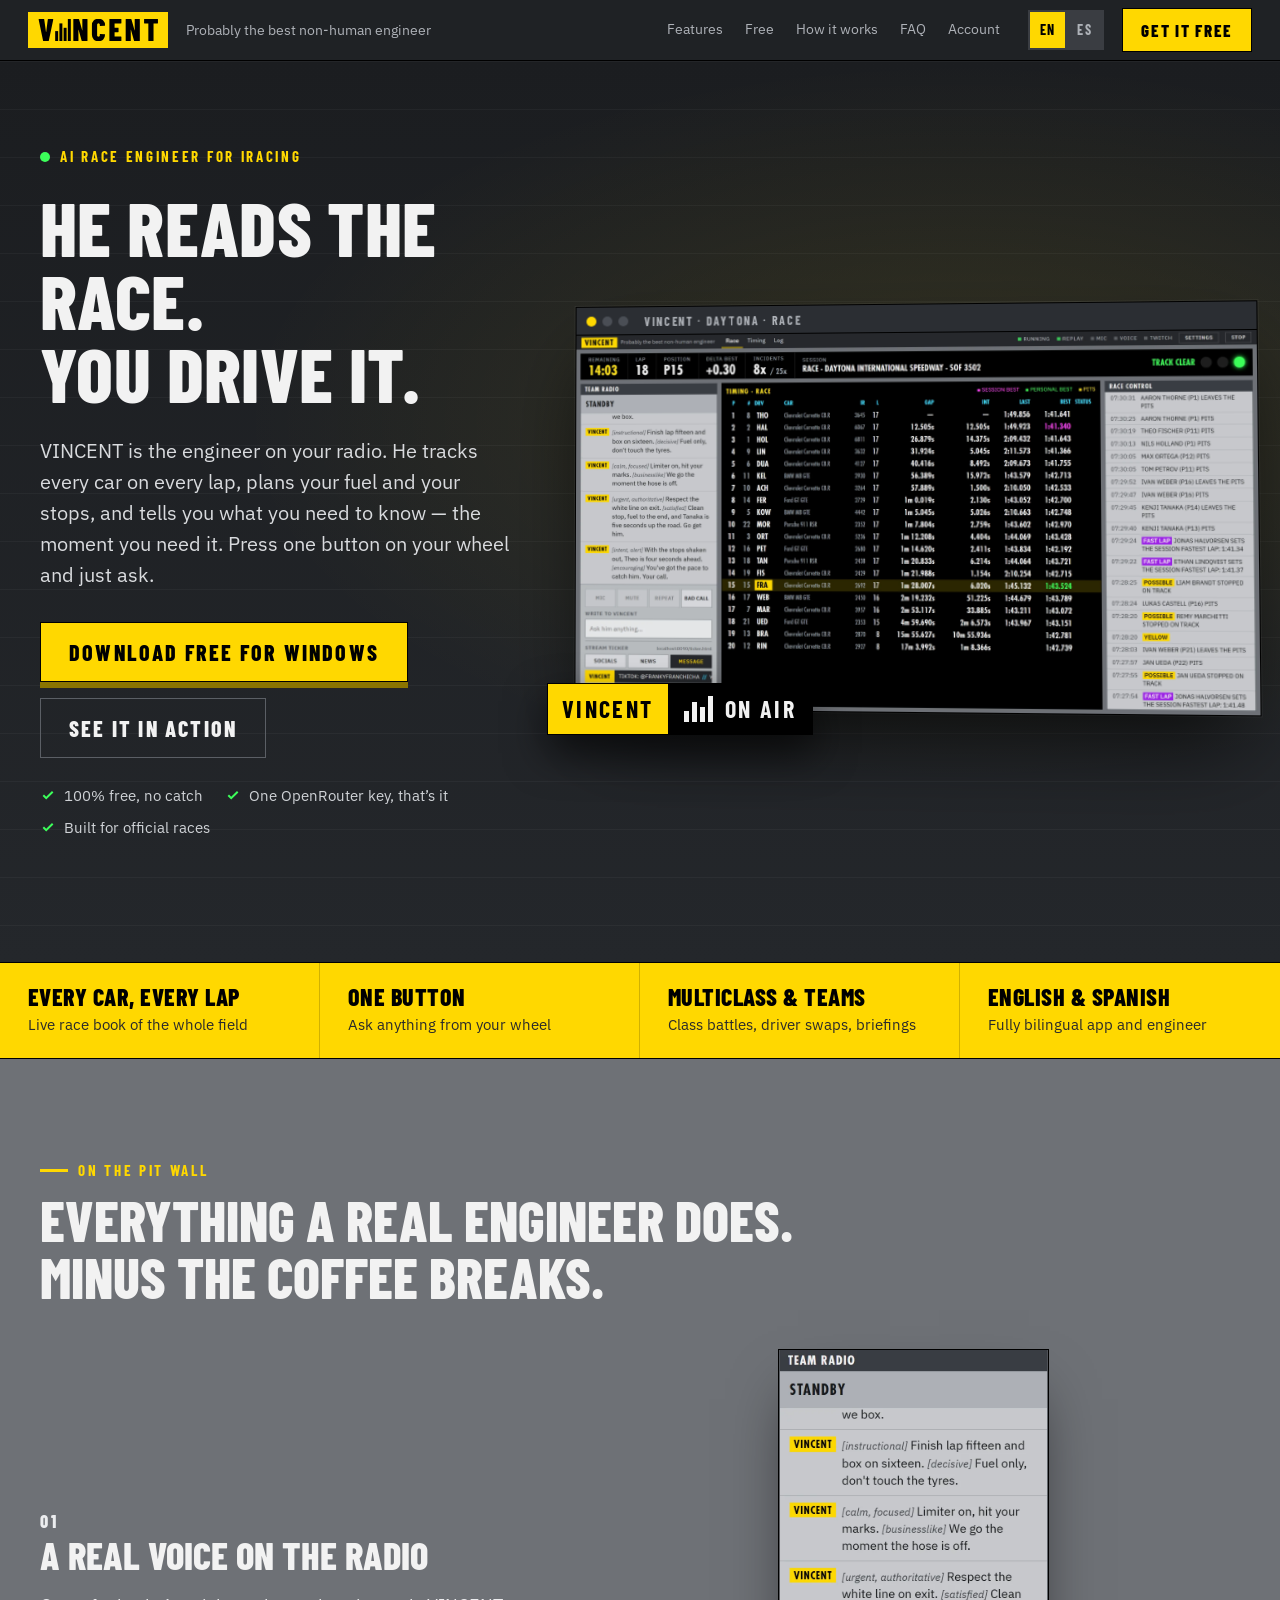
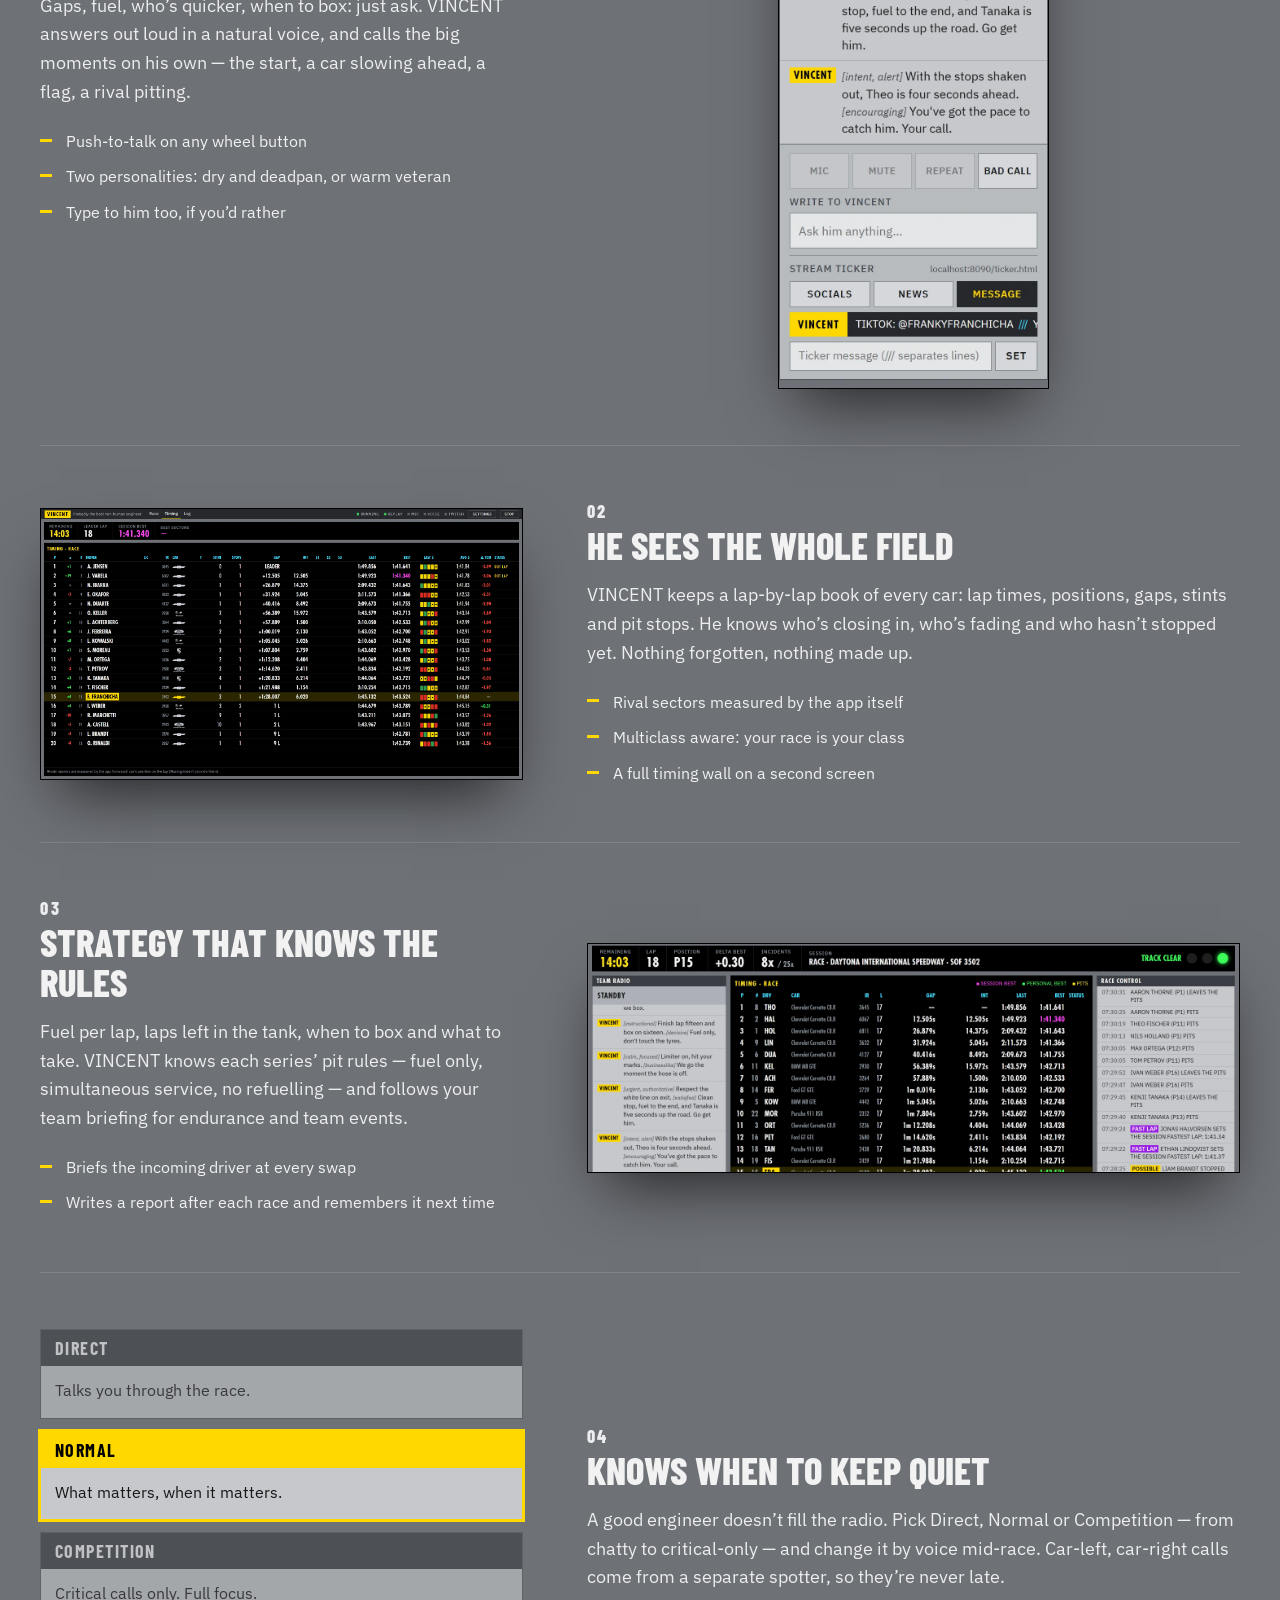
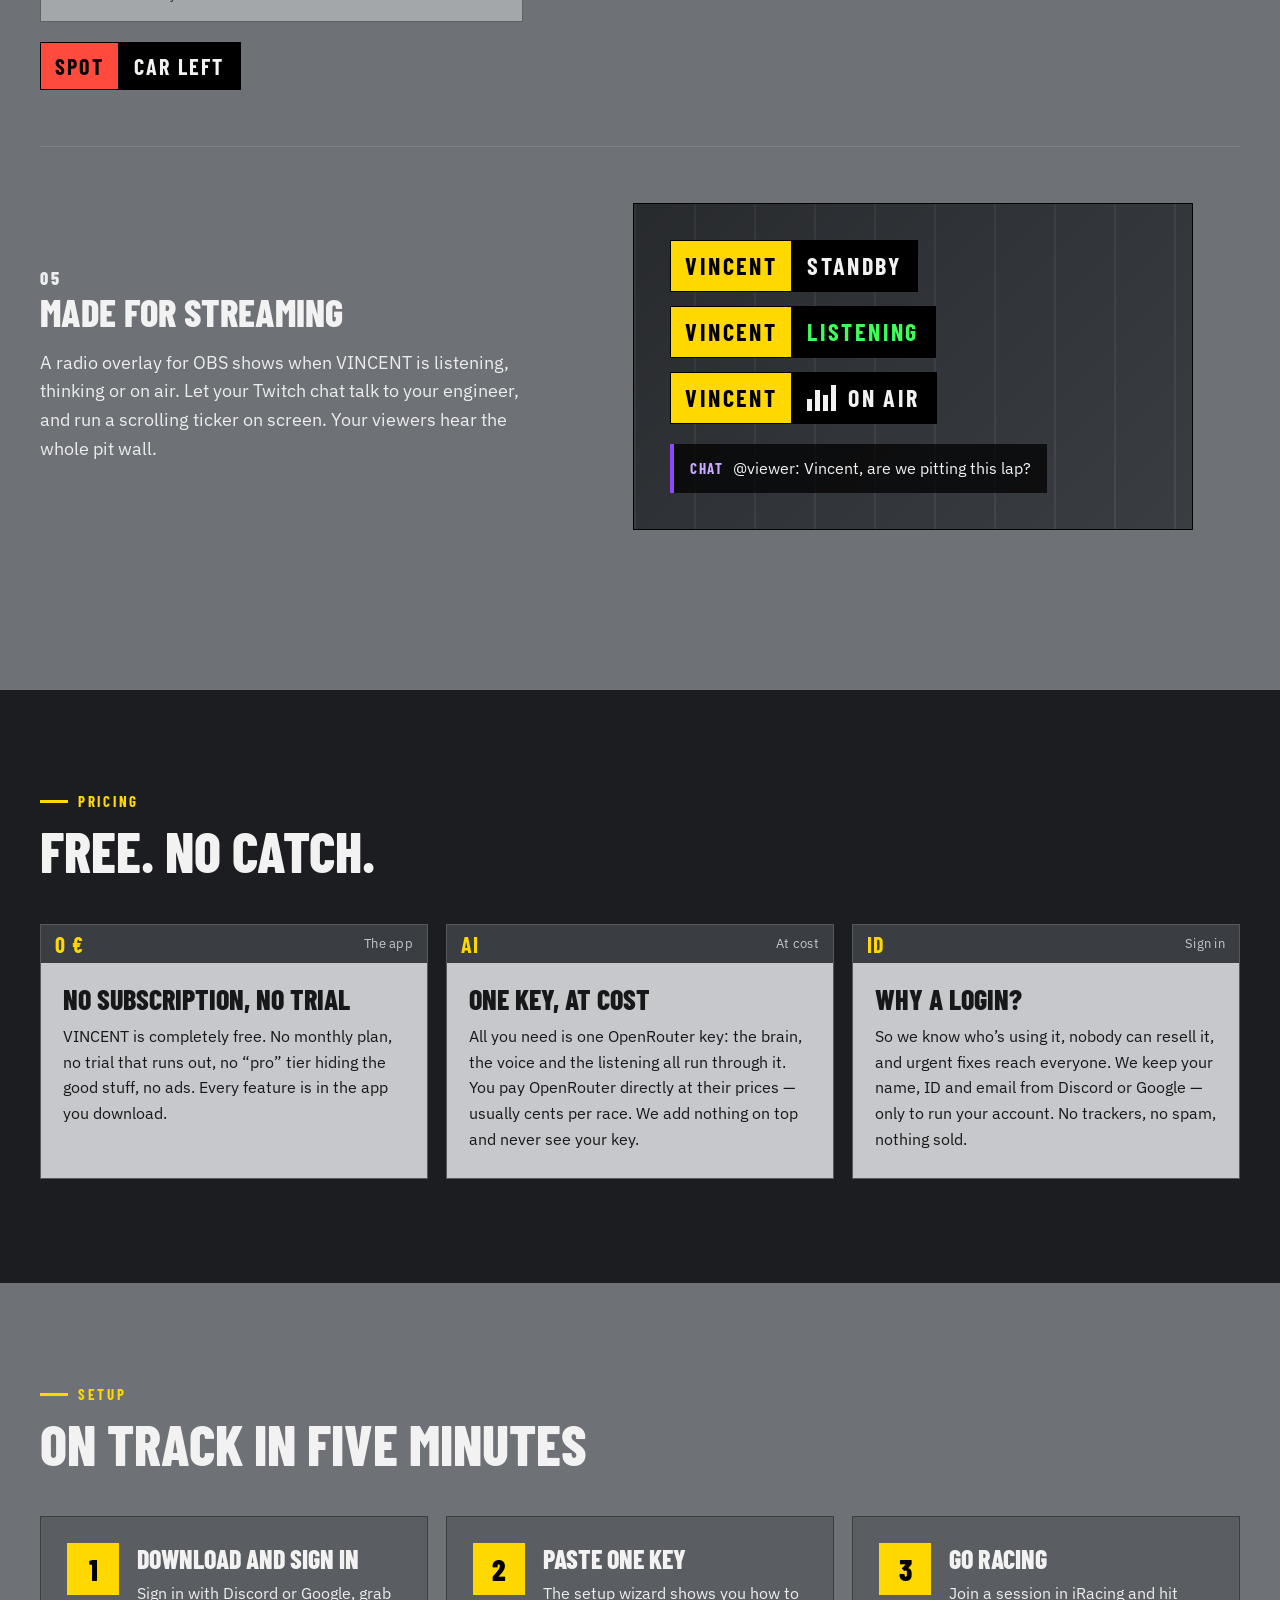
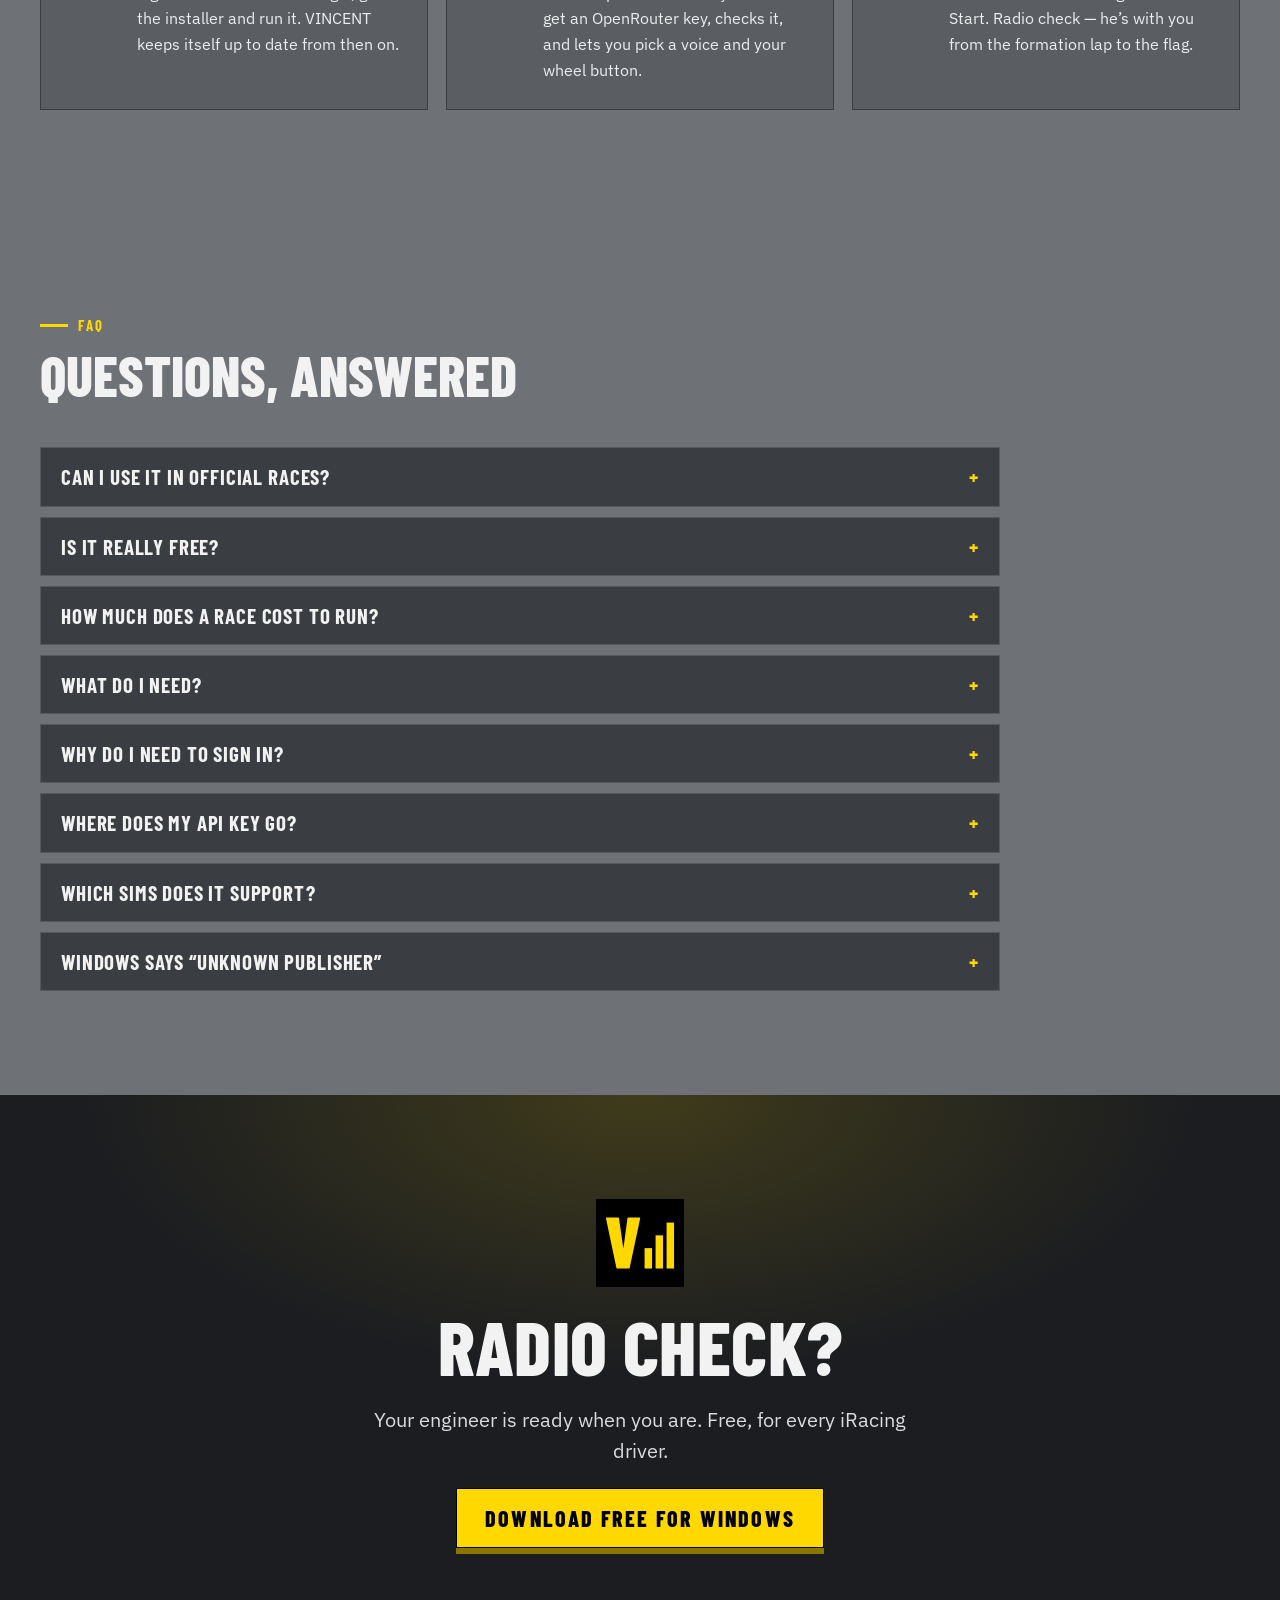
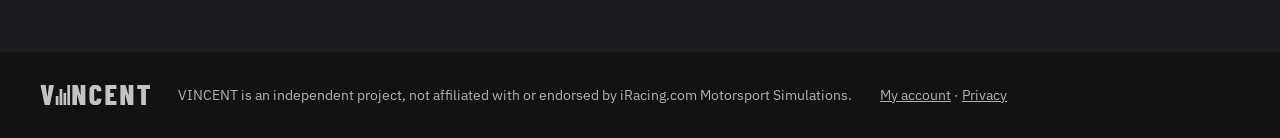
==== commit 2f4e9274: "Web y privacidad: tambien se entra con Google Co-Authored-By: Claude Opus 5.5 <noreply@anthropic.com" ====
--- a/index.html
+++ b/index.html
@@ -176,7 +176,7 @@
       <p data-en="All you need is one OpenRouter key: the brain, the voice and the listening all run through it. You pay OpenRouter directly at their prices — usually cents per race. We add nothing on top and never see your key." data-es="Solo necesitas una clave de OpenRouter: el cerebro, la voz y la escucha van por ahí. Le pagas directamente a OpenRouter, a su precio —normalmente céntimos por carrera—. No le sumamos nada y nunca vemos tu clave.">All you need is one OpenRouter key: the brain, the voice and the listening all run through it. You pay OpenRouter directly at their prices — usually cents per race. We add nothing on top and never see your key.</p></div></div>
     <div class="pnl step"><div class="ph"><span>ID</span><small data-en="Sign in" data-es="Cuenta">Sign in</small></div>
       <div class="body"><h3 data-en="Why a login?" data-es="¿Por qué hay que entrar?">Why a login?</h3>
-      <p data-en="So we know who’s using it, nobody can resell it, and urgent fixes reach everyone. We keep your Discord name, ID and email — only to run your account. No trackers, no spam, nothing sold." data-es="Para saber quién lo usa, que nadie lo revenda y que los arreglos urgentes lleguen a todos. Guardamos tu nombre, ID y email de Discord, solo para tu cuenta. Ni rastreadores, ni spam, ni vendemos nada.">So we know who’s using it, nobody can resell it, and urgent fixes reach everyone. We keep your Discord name, ID and email — only to run your account. No trackers, no spam, nothing sold.</p></div></div>
+      <p data-en="So we know who’s using it, nobody can resell it, and urgent fixes reach everyone. We keep your name, ID and email from Discord or Google — only to run your account. No trackers, no spam, nothing sold." data-es="Para saber quién lo usa, que nadie lo revenda y que los arreglos urgentes lleguen a todos. Guardamos tu nombre, ID y email de Discord o Google, solo para tu cuenta. Ni rastreadores, ni spam, ni vendemos nada.">So we know who’s using it, nobody can resell it, and urgent fixes reach everyone. We keep your name, ID and email from Discord or Google — only to run your account. No trackers, no spam, nothing sold.</p></div></div>
   </div>
 </section>
 
@@ -186,7 +186,7 @@
   <h2 class="sec" data-en="On track in five minutes" data-es="En pista en cinco minutos">On track in five minutes</h2>
   <ol class="steps">
     <li><span class="n">1</span><div><h3 data-en="Download and sign in" data-es="Descarga y entra">Download and sign in</h3>
-      <p data-en="Sign in with Discord, grab the installer and run it. VINCENT keeps itself up to date from then on." data-es="Entra con Discord, bájate el instalador y ejecútalo. A partir de ahí VINCENT se actualiza solo.">Sign in with Discord, grab the installer and run it. VINCENT keeps itself up to date from then on.</p></div></li>
+      <p data-en="Sign in with Discord or Google, grab the installer and run it. VINCENT keeps itself up to date from then on." data-es="Entra con Discord o Google, bájate el instalador y ejecútalo. A partir de ahí VINCENT se actualiza solo.">Sign in with Discord or Google, grab the installer and run it. VINCENT keeps itself up to date from then on.</p></div></li>
     <li><span class="n">2</span><div><h3 data-en="Paste one key" data-es="Pega una clave">Paste one key</h3>
       <p data-en="The setup wizard shows you how to get an OpenRouter key, checks it, and lets you pick a voice and your wheel button." data-es="El asistente te enseña a sacar una clave de OpenRouter, la comprueba y te deja elegir voz y botón del volante.">The setup wizard shows you how to get an OpenRouter key, checks it, and lets you pick a voice and your wheel button.</p></div></li>
     <li><span class="n">3</span><div><h3 data-en="Go racing" data-es="A correr">Go racing</h3>
@@ -202,7 +202,7 @@
     <details class="pnl"><summary data-en="Can I use it in official races?" data-es="¿Se puede usar en carreras oficiales?">Can I use it in official races?</summary><p data-en="Yes — that’s what it’s built for. VINCENT works like the spotter and overlay apps drivers already use in official races: it only reads the telemetry iRacing exposes to every app, and talks to you. It never touches the car or the sim." data-es="Sí, para eso está hecho. VINCENT funciona como las apps de spotter y overlays que los pilotos ya usan en oficiales: solo lee la telemetría que iRacing ofrece a cualquier aplicación y te habla. Nunca toca el coche ni el simulador.">Yes — that’s what it’s built for. VINCENT works like the spotter and overlay apps drivers already use in official races: it only reads the telemetry iRacing exposes to every app, and talks to you. It never touches the car or the sim.</p></details>
     <details class="pnl"><summary data-en="Is it really free?" data-es="¿De verdad es gratis?">Is it really free?</summary><p data-en="Yes. VINCENT itself costs nothing and has no paid version. The only cost is the AI and voice usage, which you pay straight to OpenRouter — we don’t get a cent of it." data-es="Sí. VINCENT no cuesta nada y no tiene versión de pago. El único gasto es el uso de IA y voz, que pagas directamente a OpenRouter; a nosotros no nos llega ni un céntimo.">Yes. VINCENT itself costs nothing and has no paid version. The only cost is the AI and voice usage, which you pay straight to OpenRouter — we don’t get a cent of it.</p></details>
     <details class="pnl"><summary data-en="How much does a race cost to run?" data-es="¿Cuánto cuesta cada carrera?">How much does a race cost to run?</summary><p data-en="It depends on the AI model you pick in settings: cheaper models cost cents per race, the best ones a bit more. The app shows your spend live, so there are no surprises." data-es="Depende del modelo de IA que elijas en ajustes: los más baratos cuestan céntimos por carrera y los mejores algo más. La app te enseña el gasto en directo, así que no hay sorpresas.">It depends on the AI model you pick in settings: cheaper models cost cents per race, the best ones a bit more. The app shows your spend live, so there are no surprises.</p></details>
-    <details class="pnl"><summary data-en="What do I need?" data-es="¿Qué necesito?">What do I need?</summary><p data-en="A Windows PC, iRacing, a microphone, an internet connection and a Discord account to sign in. Plus one OpenRouter API key — the setup wizard walks you through it." data-es="Un PC con Windows, iRacing, un micrófono, conexión a internet y una cuenta de Discord para entrar. Y una clave de OpenRouter: el asistente te guía para sacarla.">A Windows PC, iRacing, a microphone, an internet connection and a Discord account to sign in. Plus one OpenRouter API key — the setup wizard walks you through it.</p></details>
+    <details class="pnl"><summary data-en="What do I need?" data-es="¿Qué necesito?">What do I need?</summary><p data-en="A Windows PC, iRacing, a microphone, an internet connection and a Discord or Google account to sign in. Plus one OpenRouter API key — the setup wizard walks you through it." data-es="Un PC con Windows, iRacing, un micrófono, conexión a internet y una cuenta de Discord o Google para entrar. Y una clave de OpenRouter: el asistente te guía para sacarla.">A Windows PC, iRacing, a microphone, an internet connection and a Discord or Google account to sign in. Plus one OpenRouter API key — the setup wizard walks you through it.</p></details>
     <details class="pnl"><summary data-en="Why do I need to sign in?" data-es="¿Por qué hay que iniciar sesión?">Why do I need to sign in?</summary><p data-en="To download VINCENT and to use it. It tells us who’s using it, stops anyone reselling it, and lets us switch off a broken version fast. Each account works on up to 3 PCs, which you can manage from your account. If your internet drops mid-race, it keeps working." data-es="Para descargar VINCENT y para usarlo. Así sabemos quién lo usa, evitamos que alguien lo revenda y podemos retirar rápido una versión con fallos. Cada cuenta funciona en hasta 3 PCs, que gestionas desde tu cuenta. Si se te cae internet en plena carrera, sigue funcionando.">To download VINCENT and to use it. It tells us who’s using it, stops anyone reselling it, and lets us switch off a broken version fast. Each account works on up to 3 PCs, which you can manage from your account. If your internet drops mid-race, it keeps working.</p></details>
     <details class="pnl"><summary data-en="Where does my API key go?" data-es="¿Dónde va mi clave de API?">Where does my API key go?</summary><p data-en="It’s stored in the Windows Credential Manager on your PC and only ever sent to OpenRouter. It never reaches us. Tip: create a key just for VINCENT and give it a credit limit in OpenRouter, so a lost key can never cost you more than that." data-es="Se guarda en el Administrador de credenciales de Windows de tu PC y solo se envía a OpenRouter. Nunca nos llega. Consejo: crea una clave solo para VINCENT y ponle un límite de crédito en OpenRouter; así una clave perdida nunca te costará más que eso.">It’s stored in the Windows Credential Manager on your PC and only ever sent to OpenRouter. It never reaches us. Tip: create a key just for VINCENT and give it a credit limit in OpenRouter, so a lost key can never cost you more than that.</p></details>
     <details class="pnl"><summary data-en="Which sims does it support?" data-es="¿Qué simuladores soporta?">Which sims does it support?</summary><p data-en="iRacing only, for now." data-es="Solo iRacing, de momento.">iRacing only, for now.</p></details>
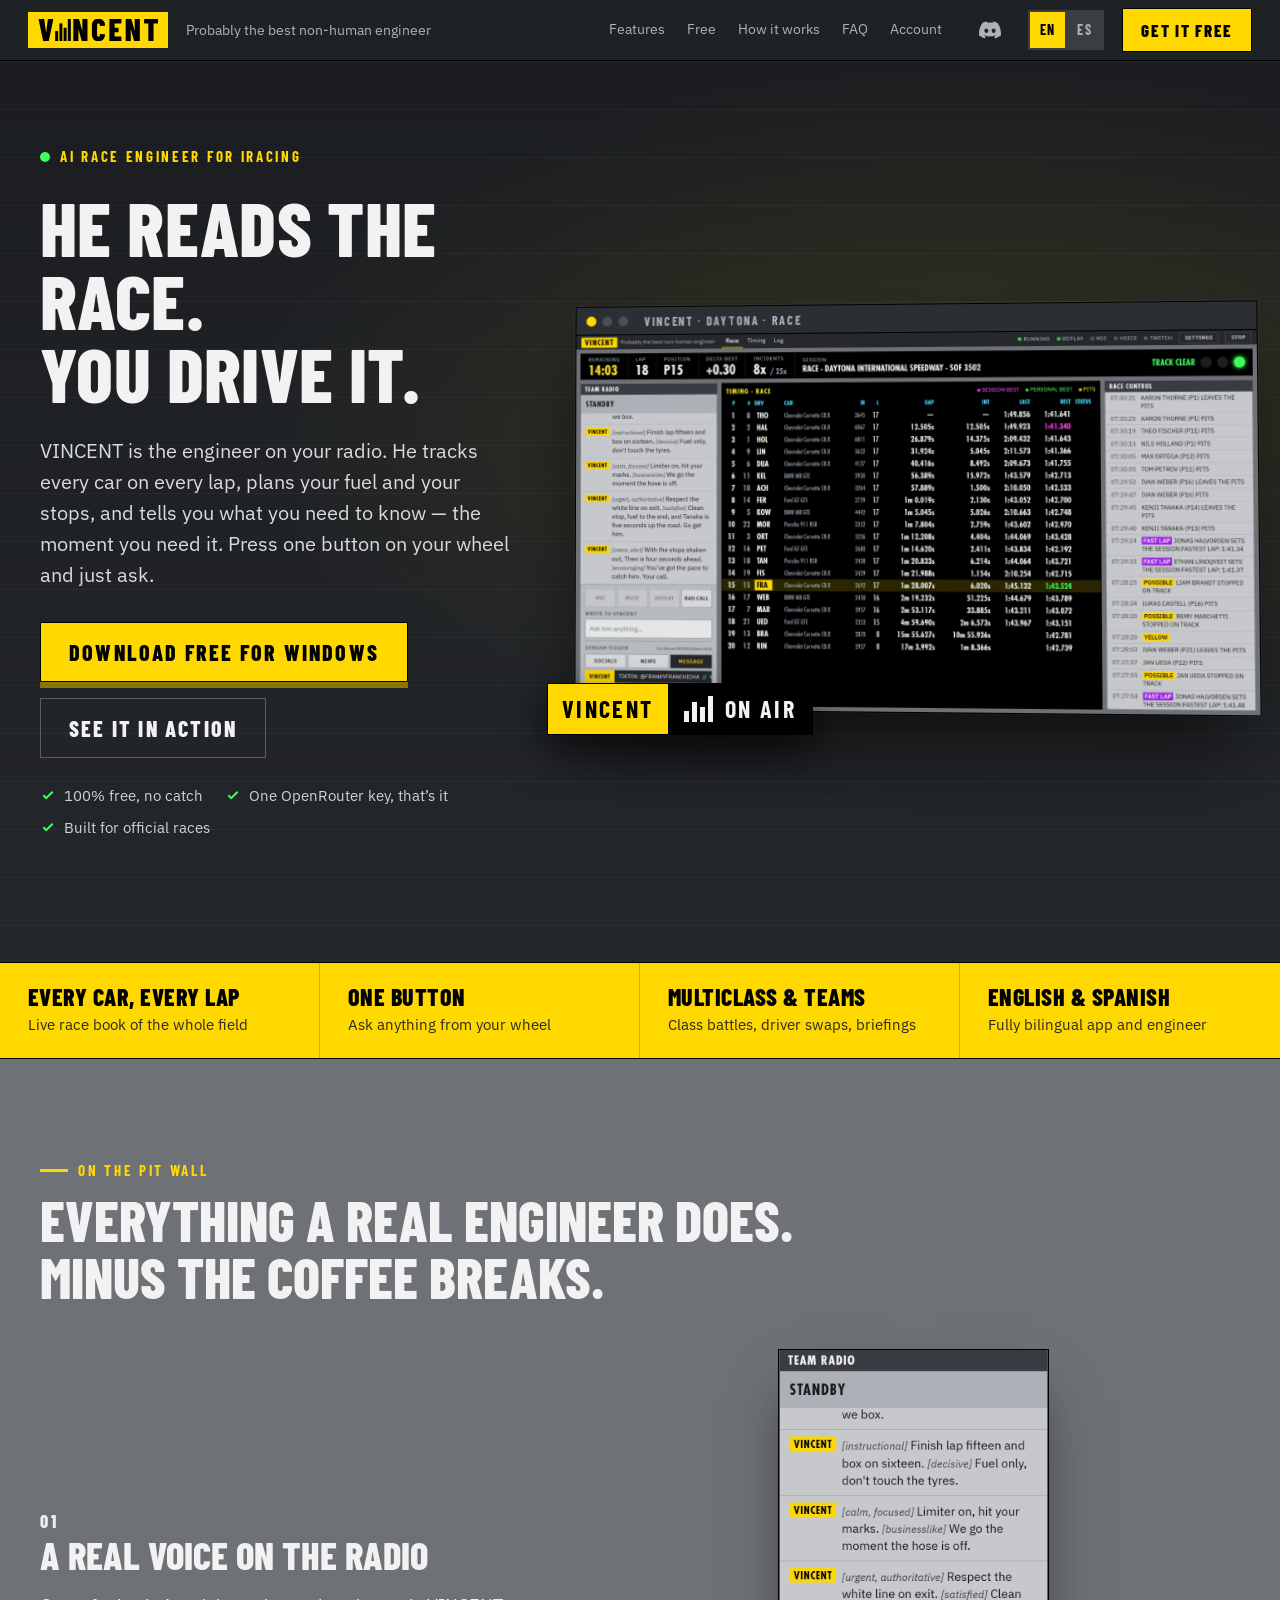
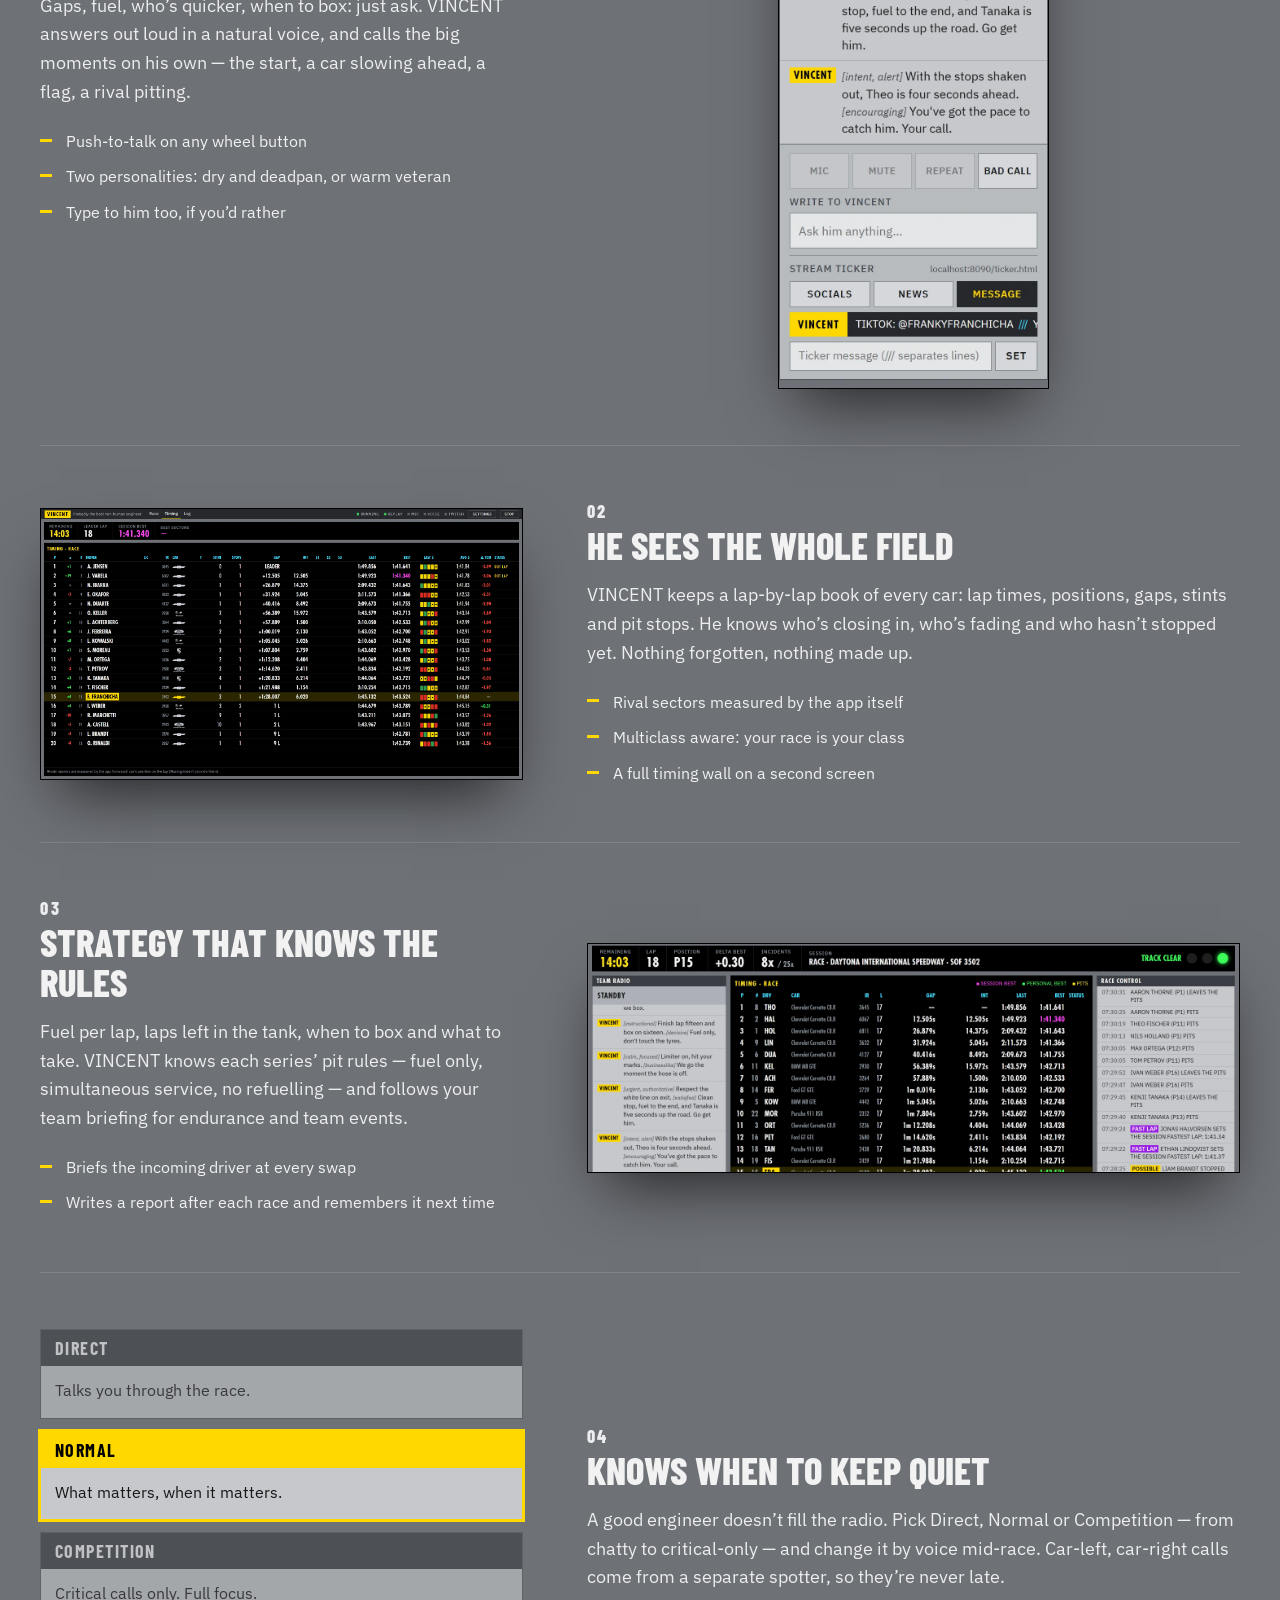
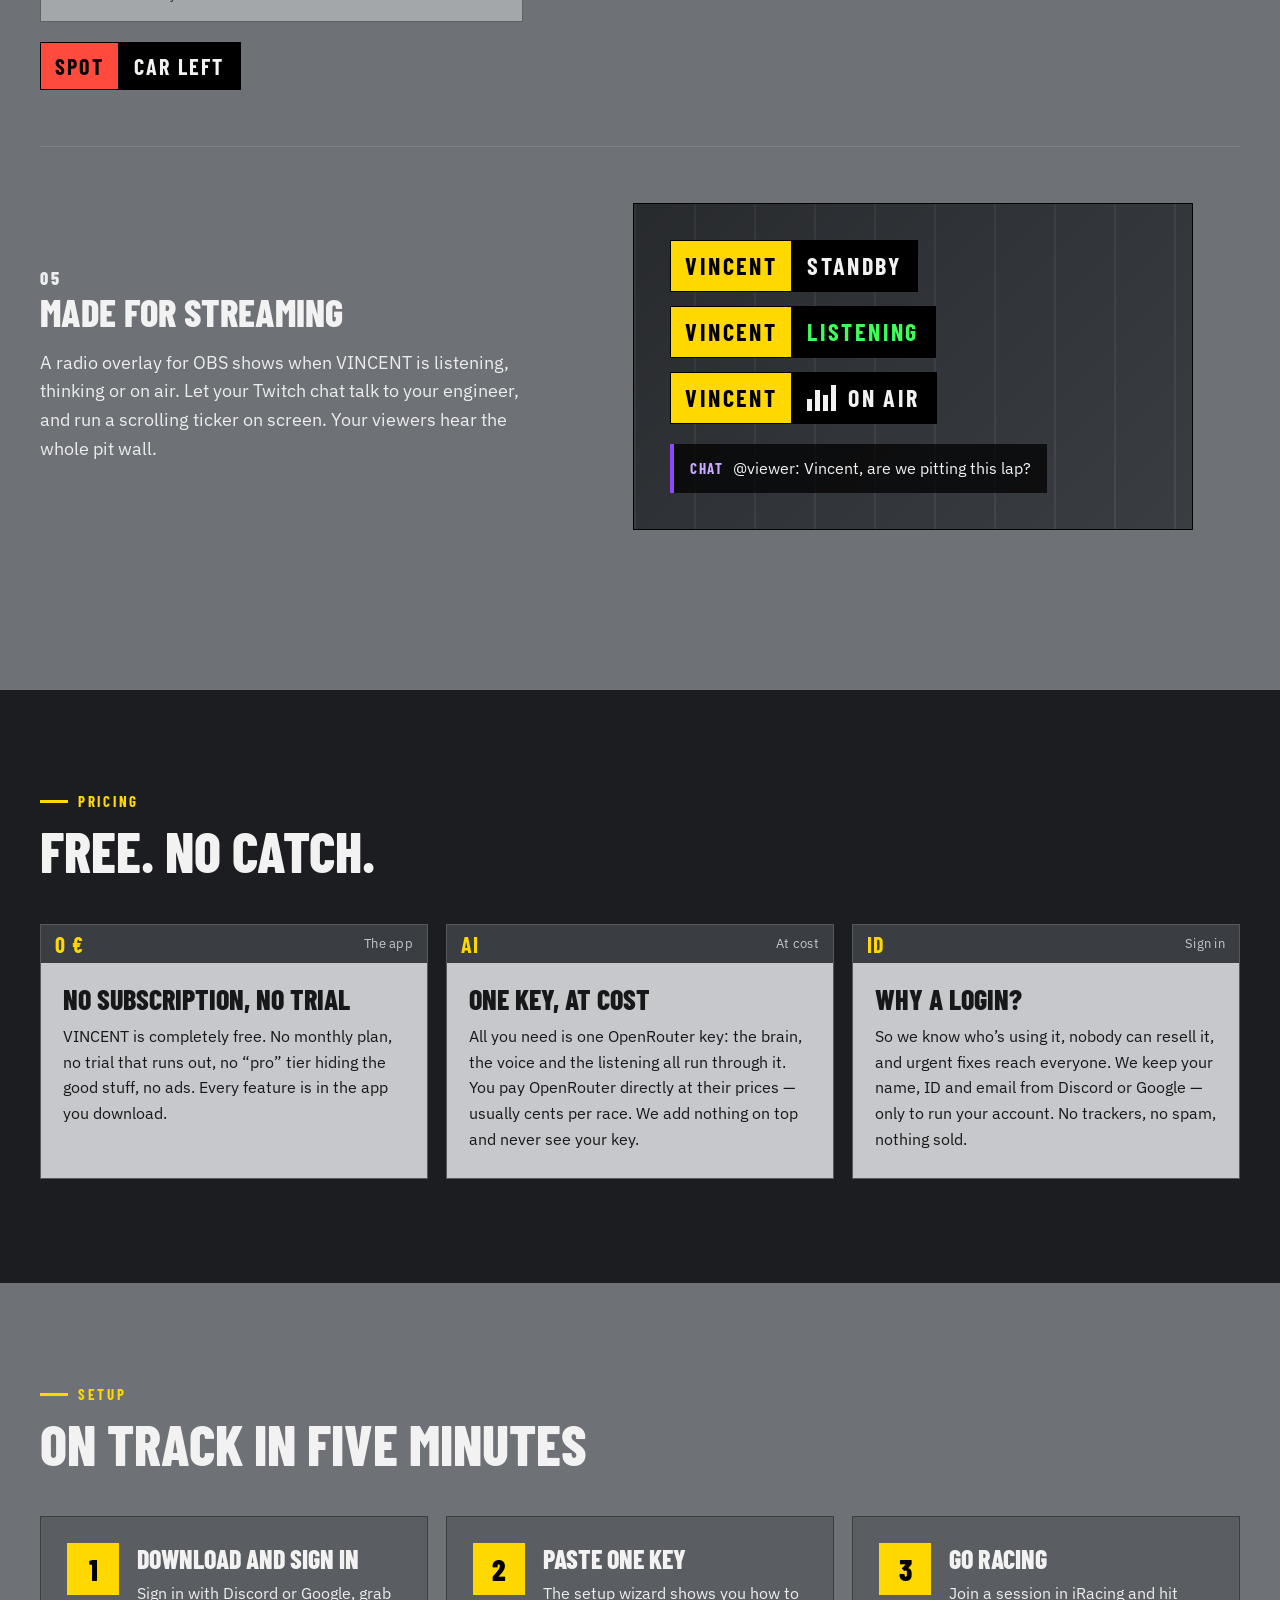
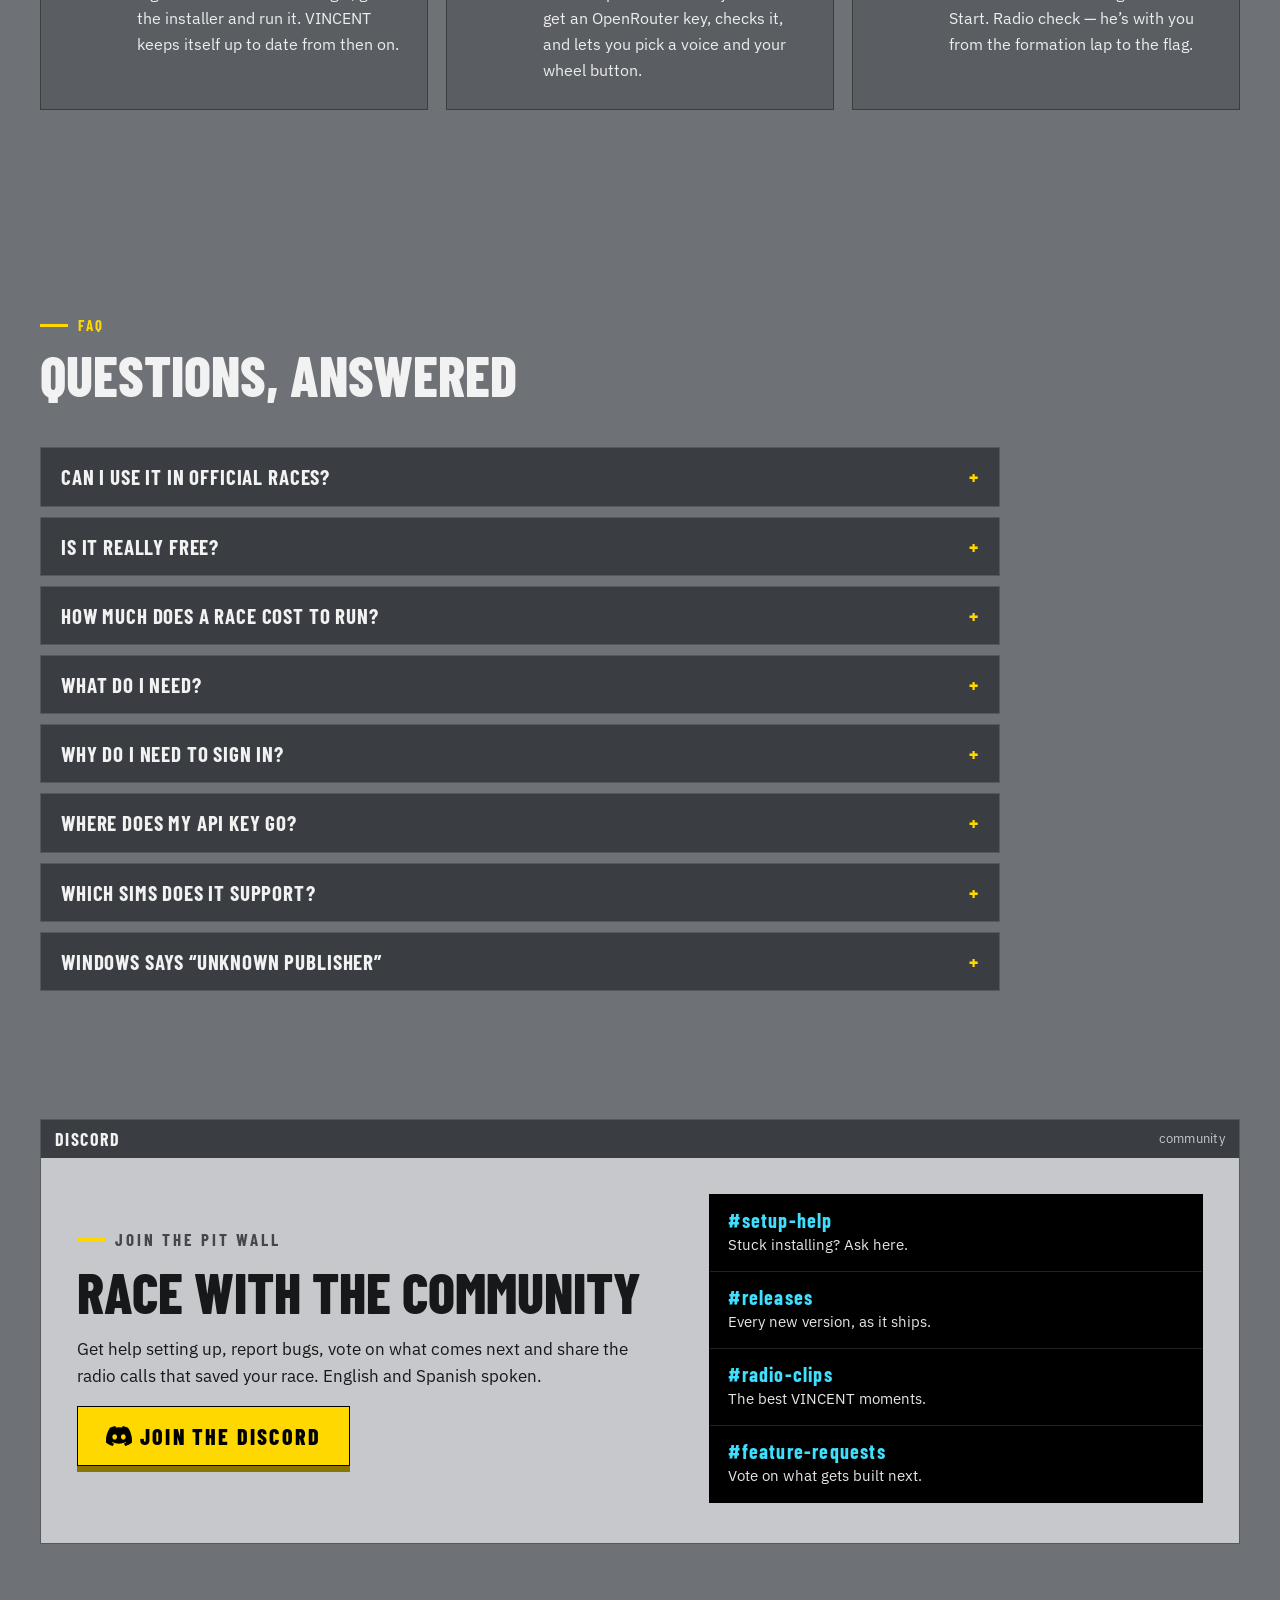
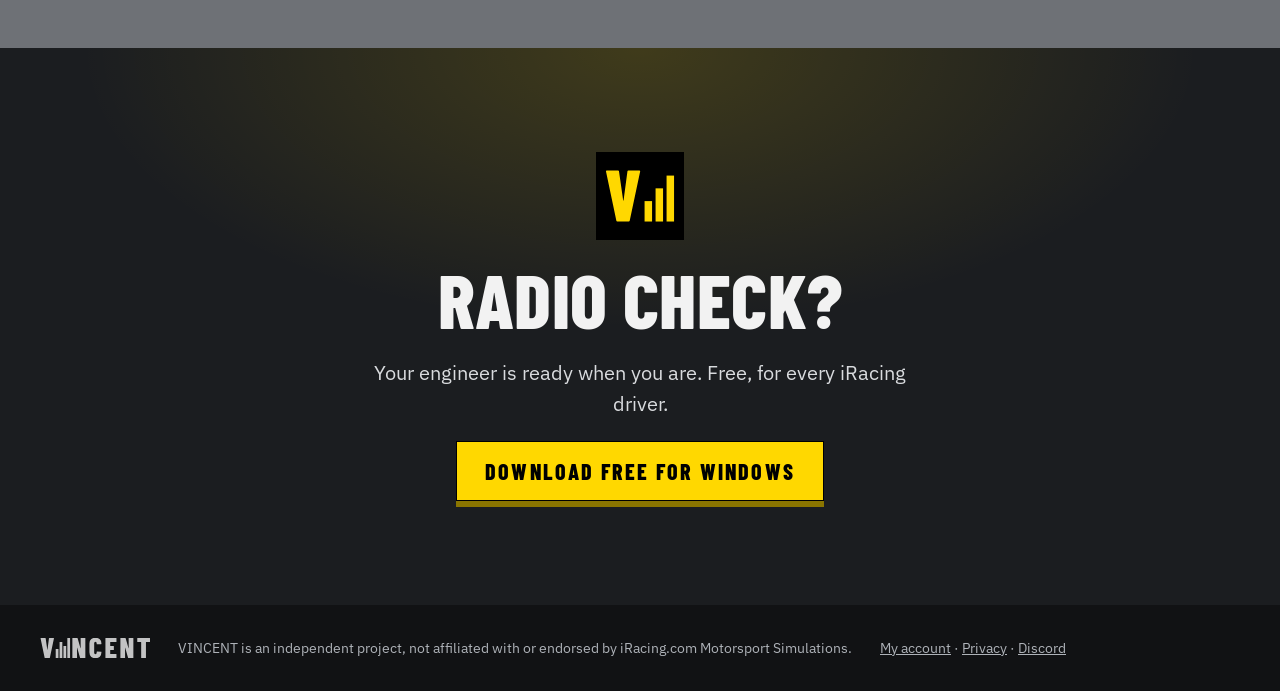
==== commit 65188949: "Discord en la web: icono en la barra, bloque de comunidad y pie Co-Authored-By: Claude Opus 5.5 <nor" ====
--- a/index.html
+++ b/index.html
@@ -30,6 +30,7 @@
     <a href="#faq">FAQ</a>
     <a href="https://account.vincent-ai.app/" data-en="Account" data-es="Cuenta">Account</a>
   </nav>
+  <a class="dc-ico" href="https://discord.gg/QKNpvAFxPN" target="_blank" rel="noopener" aria-label="Discord" title="Discord"><svg viewBox="0 0 24 24" width="22" height="22" aria-hidden="true"><path fill="currentColor" d="M20.32 4.37a19.8 19.8 0 0 0-4.89-1.52.07.07 0 0 0-.08.04c-.21.38-.44.87-.61 1.25a18.3 18.3 0 0 0-5.49 0 12.6 12.6 0 0 0-.62-1.25.08.08 0 0 0-.08-.04 19.7 19.7 0 0 0-4.89 1.52.07.07 0 0 0-.03.03C.53 9.05-.32 13.58.1 18.06a.08.08 0 0 0 .03.06 19.9 19.9 0 0 0 5.99 3.03.08.08 0 0 0 .08-.03c.46-.63.87-1.3 1.23-1.99a.08.08 0 0 0-.04-.11 13.1 13.1 0 0 1-1.87-.89.08.08 0 0 1-.01-.13l.37-.29a.07.07 0 0 1 .08-.01c3.93 1.79 8.18 1.79 12.06 0a.07.07 0 0 1 .08.01l.37.29a.08.08 0 0 1-.01.13c-.6.35-1.22.64-1.87.89a.08.08 0 0 0-.04.11c.36.7.78 1.36 1.23 1.99a.08.08 0 0 0 .08.03 19.8 19.8 0 0 0 6-3.03.08.08 0 0 0 .03-.06c.5-5.18-.84-9.67-3.55-13.66a.06.06 0 0 0-.03-.03ZM8.02 15.33c-1.18 0-2.16-1.09-2.16-2.42s.96-2.42 2.16-2.42c1.21 0 2.18 1.1 2.16 2.42 0 1.33-.96 2.42-2.16 2.42Zm7.97 0c-1.18 0-2.15-1.09-2.15-2.42s.95-2.42 2.15-2.42c1.21 0 2.18 1.1 2.16 2.42 0 1.33-.95 2.42-2.16 2.42Z"/></svg></a>
   <div class="lang" role="group" aria-label="Language">
     <button type="button" data-lang="en" aria-pressed="true">EN</button>
     <button type="button" data-lang="es" aria-pressed="false">ES</button>
@@ -210,6 +211,27 @@
   </div>
 </section>
 
+<!-- ================= COMMUNITY ================= -->
+<section id="community" class="band community">
+  <div class="pnl dc-card">
+    <div class="ph"><span>Discord</span><small data-en="community" data-es="comunidad">community</small></div>
+    <div class="dc-body">
+      <div class="dc-copy">
+        <p class="eyebrow" data-en="Join the pit wall" data-es="Únete al muro">Join the pit wall</p>
+        <h2 class="sec" data-en="Race with the community" data-es="Corre con la comunidad">Race with the community</h2>
+        <p data-en="Get help setting up, report bugs, vote on what comes next and share the radio calls that saved your race. English and Spanish spoken." data-es="Ayuda para configurarlo, reporta fallos, vota lo próximo que llega y comparte las llamadas de radio que te salvaron la carrera. Se habla inglés y español.">Get help setting up, report bugs, vote on what comes next and share the radio calls that saved your race. English and Spanish spoken.</p>
+        <a class="btn btn-y btn-big" href="https://discord.gg/QKNpvAFxPN" target="_blank" rel="noopener"><svg viewBox="0 0 24 24" width="26" height="26" aria-hidden="true"><path fill="currentColor" d="M20.32 4.37a19.8 19.8 0 0 0-4.89-1.52.07.07 0 0 0-.08.04c-.21.38-.44.87-.61 1.25a18.3 18.3 0 0 0-5.49 0 12.6 12.6 0 0 0-.62-1.25.08.08 0 0 0-.08-.04 19.7 19.7 0 0 0-4.89 1.52.07.07 0 0 0-.03.03C.53 9.05-.32 13.58.1 18.06a.08.08 0 0 0 .03.06 19.9 19.9 0 0 0 5.99 3.03.08.08 0 0 0 .08-.03c.46-.63.87-1.3 1.23-1.99a.08.08 0 0 0-.04-.11 13.1 13.1 0 0 1-1.87-.89.08.08 0 0 1-.01-.13l.37-.29a.07.07 0 0 1 .08-.01c3.93 1.79 8.18 1.79 12.06 0a.07.07 0 0 1 .08.01l.37.29a.08.08 0 0 1-.01.13c-.6.35-1.22.64-1.87.89a.08.08 0 0 0-.04.11c.36.7.78 1.36 1.23 1.99a.08.08 0 0 0 .08.03 19.8 19.8 0 0 0 6-3.03.08.08 0 0 0 .03-.06c.5-5.18-.84-9.67-3.55-13.66a.06.06 0 0 0-.03-.03ZM8.02 15.33c-1.18 0-2.16-1.09-2.16-2.42s.96-2.42 2.16-2.42c1.21 0 2.18 1.1 2.16 2.42 0 1.33-.96 2.42-2.16 2.42Zm7.97 0c-1.18 0-2.15-1.09-2.15-2.42s.95-2.42 2.15-2.42c1.21 0 2.18 1.1 2.16 2.42 0 1.33-.95 2.42-2.16 2.42Z"/></svg><span data-en="Join the Discord" data-es="Entra en Discord">Join the Discord</span></a>
+      </div>
+      <ul class="dc-list">
+        <li><b>#setup-help</b><span data-en="Stuck installing? Ask here." data-es="¿Atascado instalando? Pregunta aquí.">Stuck installing? Ask here.</span></li>
+        <li><b>#releases</b><span data-en="Every new version, as it ships." data-es="Cada versión nueva, al salir.">Every new version, as it ships.</span></li>
+        <li><b>#radio-clips</b><span data-en="The best VINCENT moments." data-es="Los mejores momentos de VINCENT.">The best VINCENT moments.</span></li>
+        <li><b>#feature-requests</b><span data-en="Vote on what gets built next." data-es="Vota qué se hace después.">Vote on what gets built next.</span></li>
+      </ul>
+    </div>
+  </div>
+</section>
+
 <!-- ================= FINAL ================= -->
 <section class="band final">
   <img src="assets/icon.svg" alt="" width="88" height="88">
@@ -223,7 +245,7 @@
 <footer class="foot">
   <img src="assets/logo.svg" alt="VINCENT" width="110" height="17">
   <p data-en="VINCENT is an independent project, not affiliated with or endorsed by iRacing.com Motorsport Simulations." data-es="VINCENT es un proyecto independiente, sin relación ni respaldo de iRacing.com Motorsport Simulations.">VINCENT is an independent project, not affiliated with or endorsed by iRacing.com Motorsport Simulations.</p>
-  <p><a href="https://account.vincent-ai.app/" data-en="My account" data-es="Mi cuenta">My account</a> · <a href="privacy.html" data-en="Privacy" data-es="Privacidad">Privacy</a></p>
+  <p><a href="https://account.vincent-ai.app/" data-en="My account" data-es="Mi cuenta">My account</a> · <a href="privacy.html" data-en="Privacy" data-es="Privacidad">Privacy</a> · <a href="https://discord.gg/QKNpvAFxPN" target="_blank" rel="noopener">Discord</a></p>
 </footer>
 
 <script src="site.js"></script>
--- a/styles.css
+++ b/styles.css
@@ -152,6 +152,24 @@
 .foot{background:#111214;color:var(--mute);font-size:14px;padding:32px 40px;display:flex;flex-wrap:wrap;align-items:center;gap:12px 28px}
 .foot img{filter:invert(1);opacity:.75}
 .foot p{margin:0}
+
+
+/* ---------- discord ---------- */
+.dc-ico{display:flex;align-items:center;justify-content:center;width:40px;height:40px;color:var(--mute);flex:none}
+.dc-ico:hover{color:#fff;background:#5865F2}
+.community{padding-top:24px}
+.dc-card{color:var(--ink)}
+.dc-body{display:grid;grid-template-columns:minmax(0,1.2fr) minmax(0,1fr);gap:40px;padding:36px 36px 40px;align-items:center}
+.dc-copy{display:flex;flex-direction:column;gap:16px;align-items:flex-start}
+.dc-copy .eyebrow{color:var(--dim)}
+.dc-copy .sec{color:var(--ink);margin:0}
+.dc-copy p{margin:0;font-size:17px;max-width:560px}
+.dc-list{list-style:none;margin:0;padding:0;background:#000;border:1px solid #000}
+.dc-list li{display:flex;flex-direction:column;gap:2px;padding:14px 18px;border-bottom:1px solid #222}
+.dc-list li:last-child{border-bottom:0}
+.dc-list b{font:700 20px/1.1 Cond,sans-serif;letter-spacing:.06em;color:var(--cya)}
+.dc-list span{font-size:15px;color:var(--soft)}
+@media (max-width:900px){.dc-body{grid-template-columns:1fr;padding:24px 18px 28px;gap:24px}}
 
 /* ---------- reveal on scroll ---------- */
 .reveal{opacity:0;transform:translateY(24px);transition:opacity .7s ease,transform .7s ease}
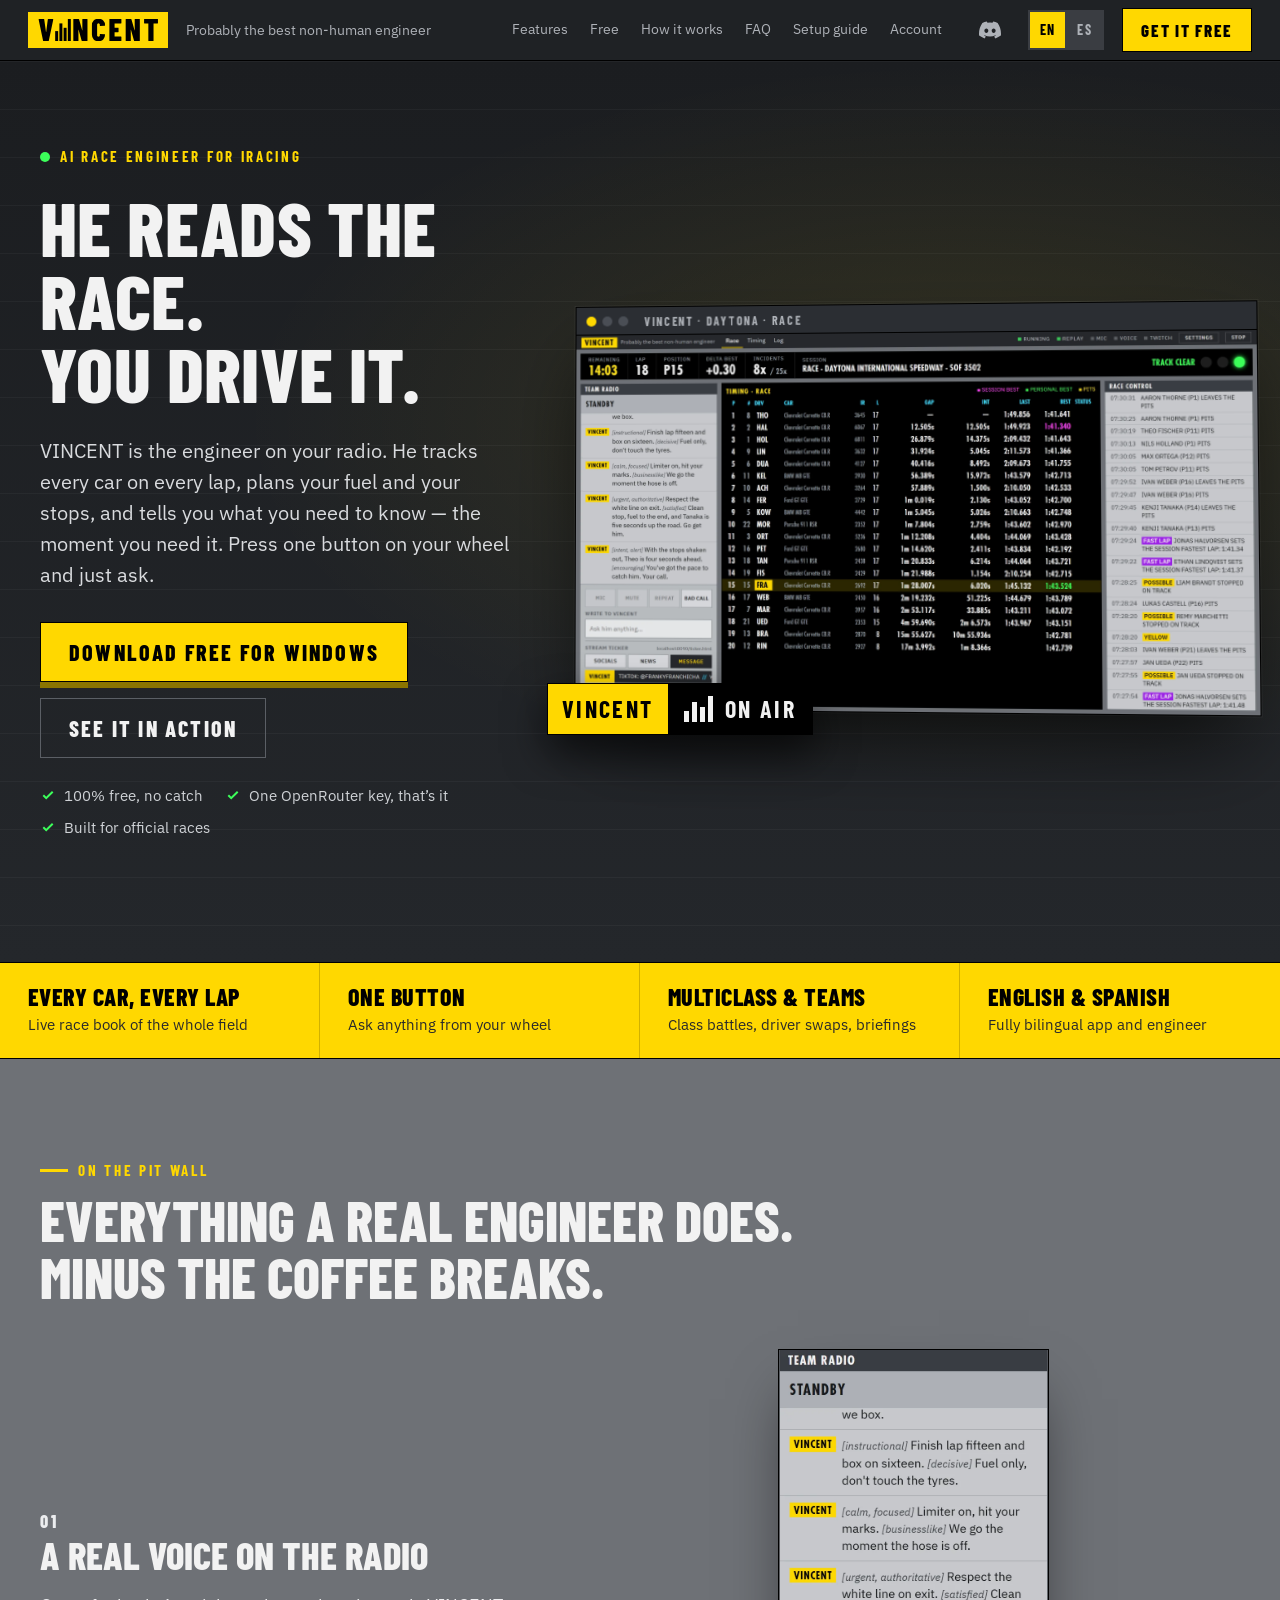
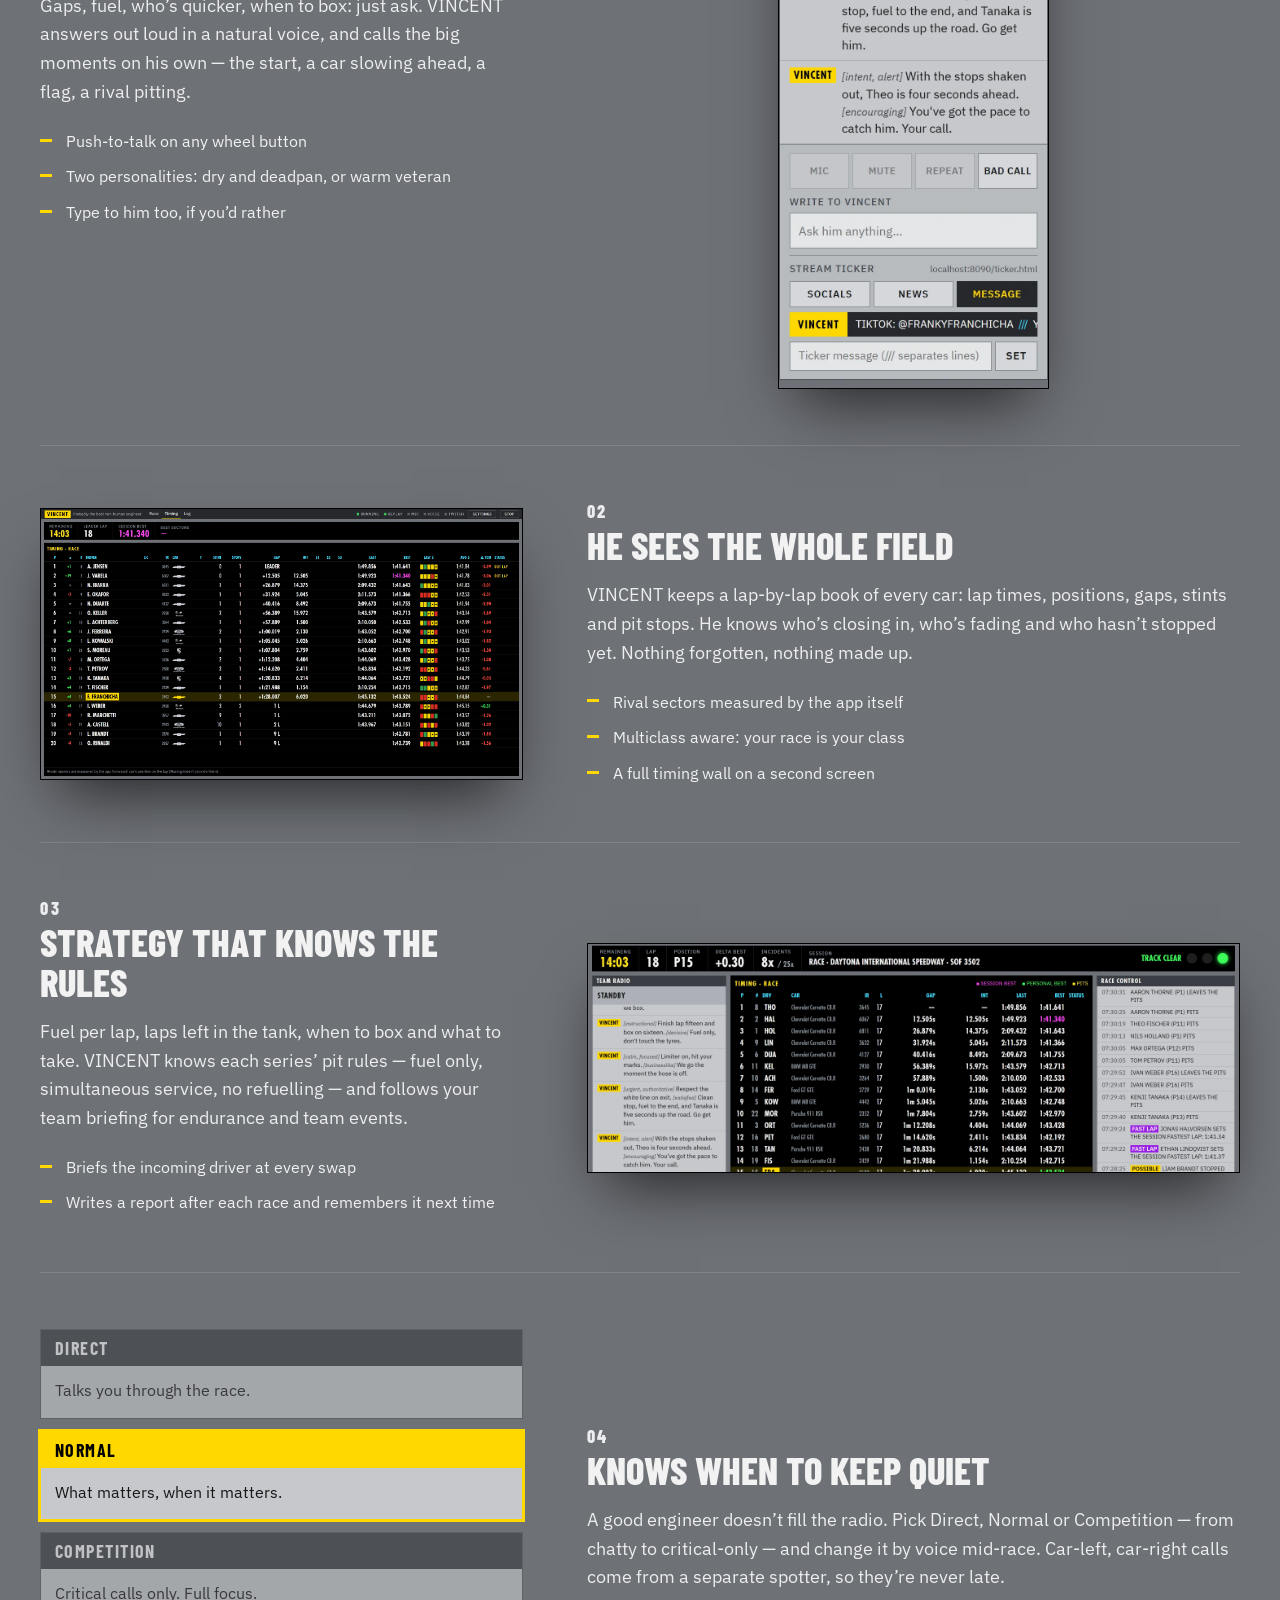
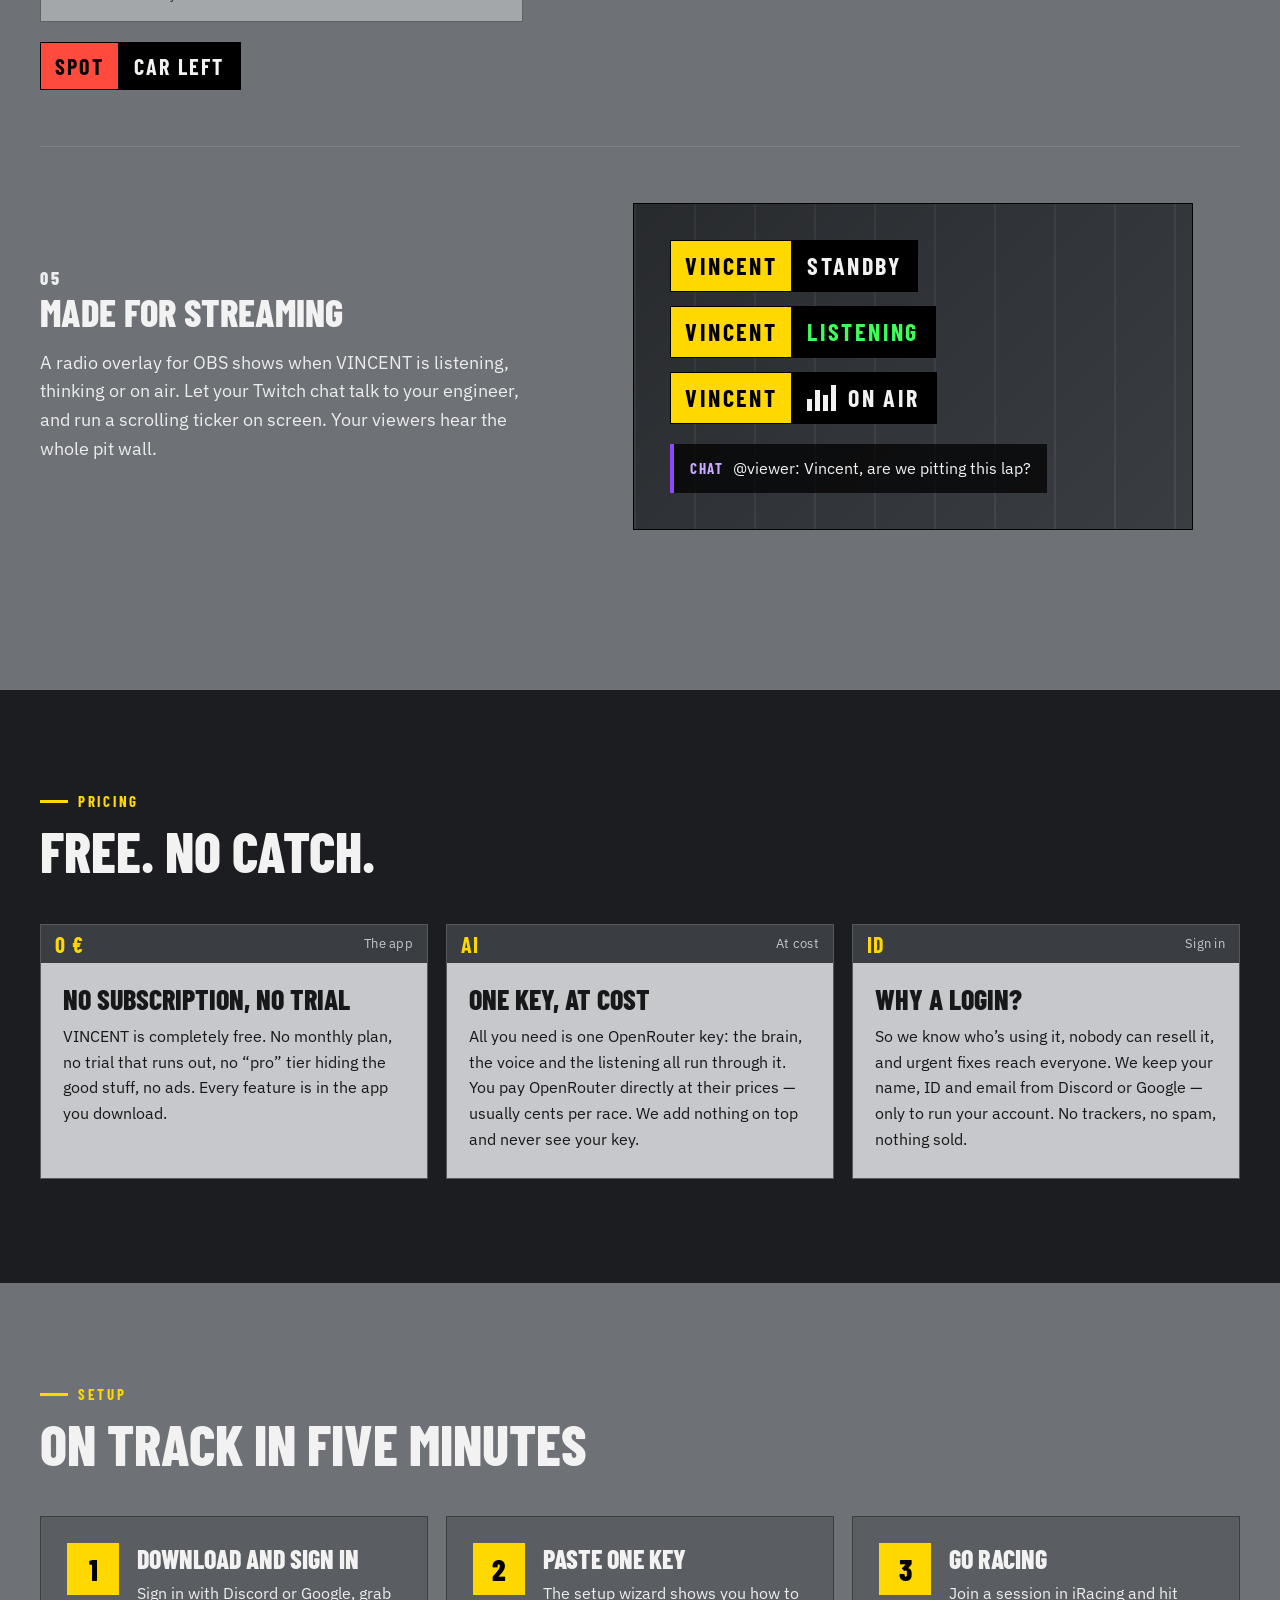
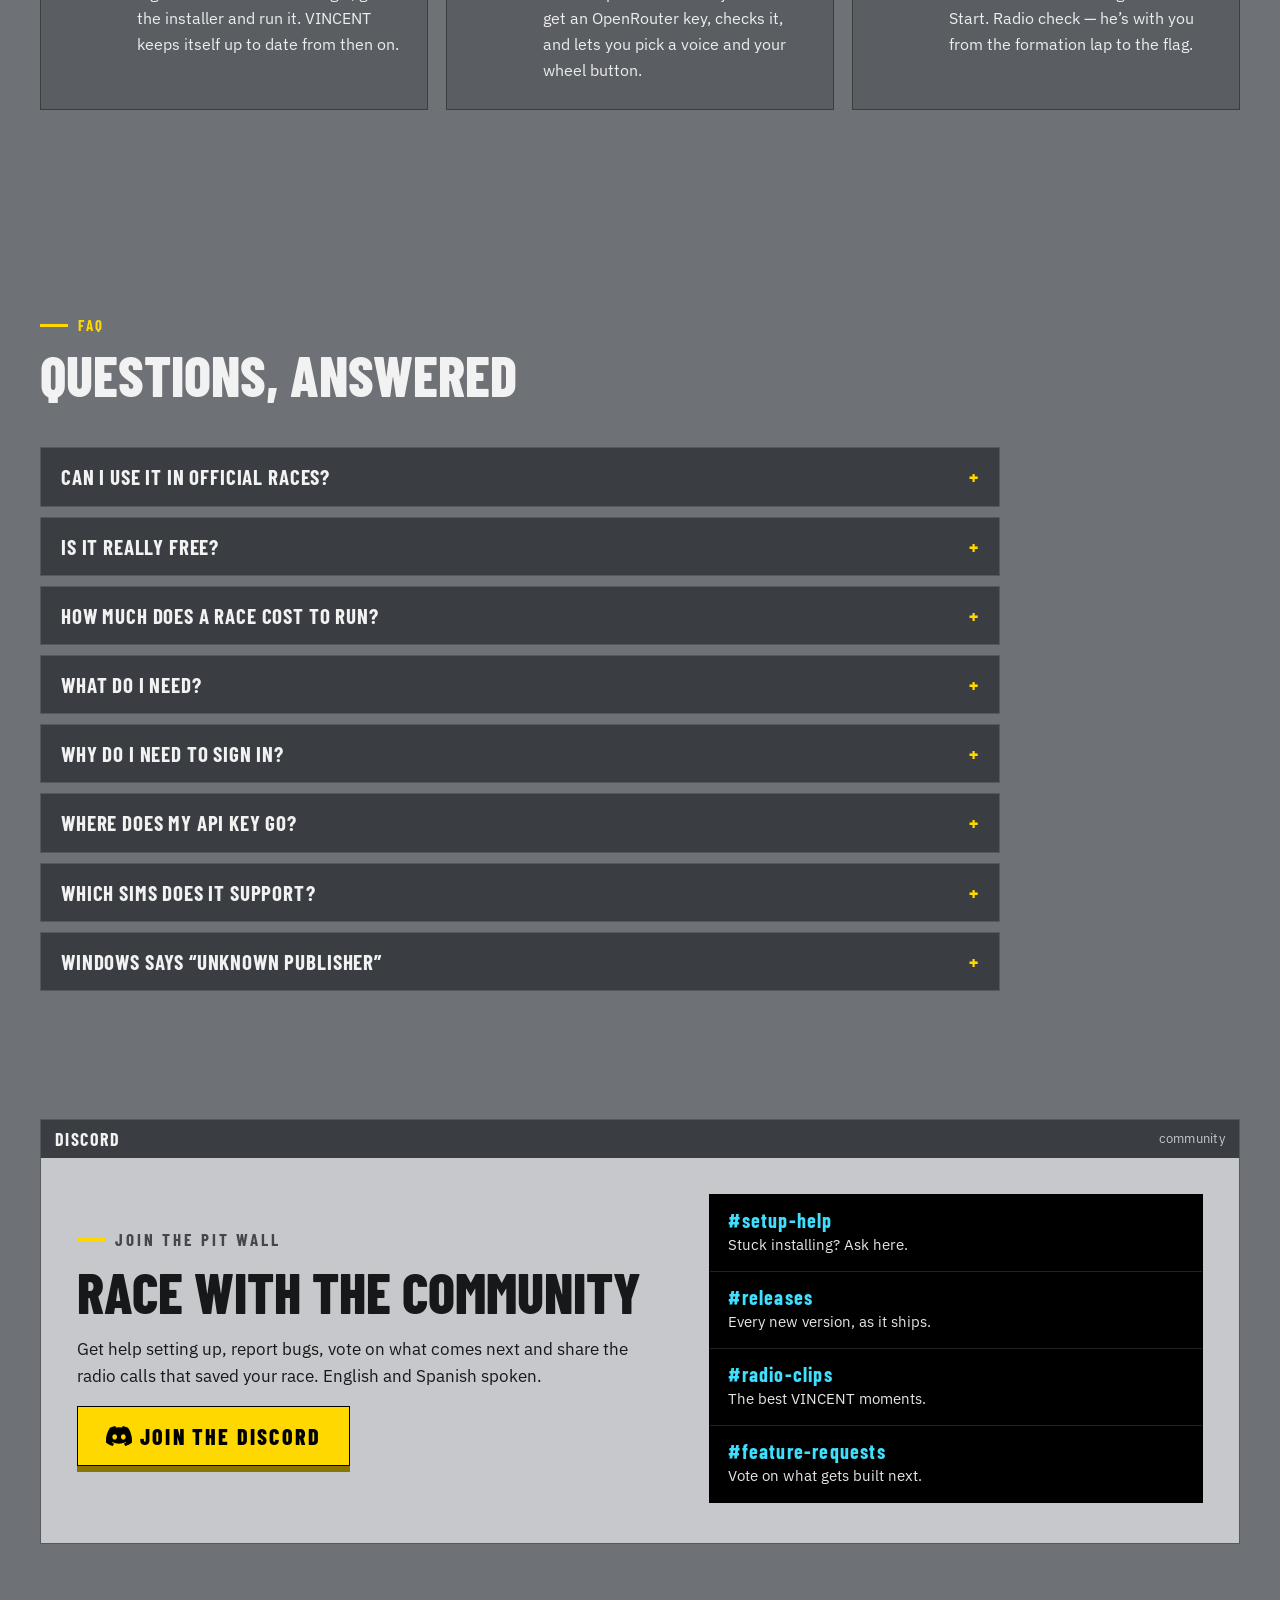
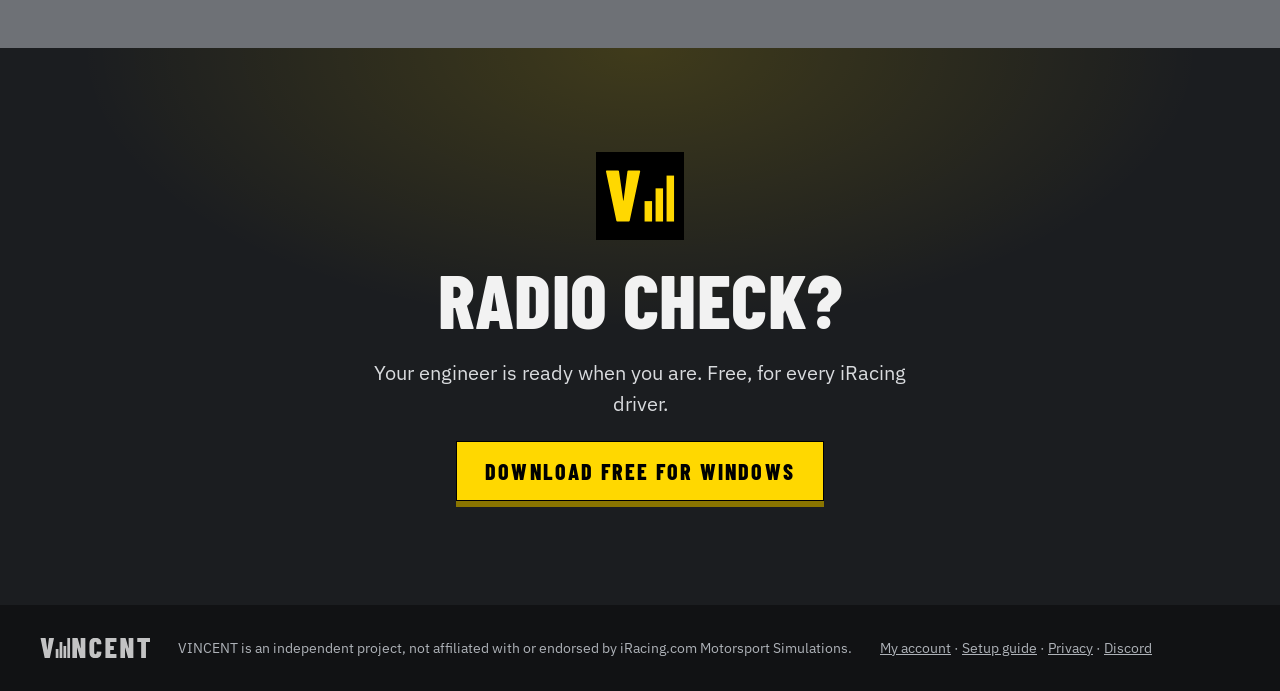
==== commit e9585fcc: "Guia de configuracion en ingles y castellano (guide.html) y enlaces desde la portada Co-Authored-By:" ====
--- a/index.html
+++ b/index.html
@@ -28,6 +28,7 @@
     <a href="#free" data-en="Free" data-es="Gratis">Free</a>
     <a href="#how" data-en="How it works" data-es="Cómo funciona">How it works</a>
     <a href="#faq">FAQ</a>
+    <a href="guide.html" data-en="Setup guide" data-es="Guía">Setup guide</a>
     <a href="https://account.vincent-ai.app/" data-en="Account" data-es="Cuenta">Account</a>
   </nav>
   <a class="dc-ico" href="https://discord.gg/QKNpvAFxPN" target="_blank" rel="noopener" aria-label="Discord" title="Discord"><svg viewBox="0 0 24 24" width="22" height="22" aria-hidden="true"><path fill="currentColor" d="M20.32 4.37a19.8 19.8 0 0 0-4.89-1.52.07.07 0 0 0-.08.04c-.21.38-.44.87-.61 1.25a18.3 18.3 0 0 0-5.49 0 12.6 12.6 0 0 0-.62-1.25.08.08 0 0 0-.08-.04 19.7 19.7 0 0 0-4.89 1.52.07.07 0 0 0-.03.03C.53 9.05-.32 13.58.1 18.06a.08.08 0 0 0 .03.06 19.9 19.9 0 0 0 5.99 3.03.08.08 0 0 0 .08-.03c.46-.63.87-1.3 1.23-1.99a.08.08 0 0 0-.04-.11 13.1 13.1 0 0 1-1.87-.89.08.08 0 0 1-.01-.13l.37-.29a.07.07 0 0 1 .08-.01c3.93 1.79 8.18 1.79 12.06 0a.07.07 0 0 1 .08.01l.37.29a.08.08 0 0 1-.01.13c-.6.35-1.22.64-1.87.89a.08.08 0 0 0-.04.11c.36.7.78 1.36 1.23 1.99a.08.08 0 0 0 .08.03 19.8 19.8 0 0 0 6-3.03.08.08 0 0 0 .03-.06c.5-5.18-.84-9.67-3.55-13.66a.06.06 0 0 0-.03-.03ZM8.02 15.33c-1.18 0-2.16-1.09-2.16-2.42s.96-2.42 2.16-2.42c1.21 0 2.18 1.1 2.16 2.42 0 1.33-.96 2.42-2.16 2.42Zm7.97 0c-1.18 0-2.15-1.09-2.15-2.42s.95-2.42 2.15-2.42c1.21 0 2.18 1.1 2.16 2.42 0 1.33-.95 2.42-2.16 2.42Z"/></svg></a>
@@ -245,7 +246,7 @@
 <footer class="foot">
   <img src="assets/logo.svg" alt="VINCENT" width="110" height="17">
   <p data-en="VINCENT is an independent project, not affiliated with or endorsed by iRacing.com Motorsport Simulations." data-es="VINCENT es un proyecto independiente, sin relación ni respaldo de iRacing.com Motorsport Simulations.">VINCENT is an independent project, not affiliated with or endorsed by iRacing.com Motorsport Simulations.</p>
-  <p><a href="https://account.vincent-ai.app/" data-en="My account" data-es="Mi cuenta">My account</a> · <a href="privacy.html" data-en="Privacy" data-es="Privacidad">Privacy</a> · <a href="https://discord.gg/QKNpvAFxPN" target="_blank" rel="noopener">Discord</a></p>
+  <p><a href="https://account.vincent-ai.app/" data-en="My account" data-es="Mi cuenta">My account</a> · <a href="guide.html" data-en="Setup guide" data-es="Guía de configuración">Setup guide</a> · <a href="privacy.html" data-en="Privacy" data-es="Privacidad">Privacy</a> · <a href="https://discord.gg/QKNpvAFxPN" target="_blank" rel="noopener">Discord</a></p>
 </footer>
 
 <script src="site.js"></script>
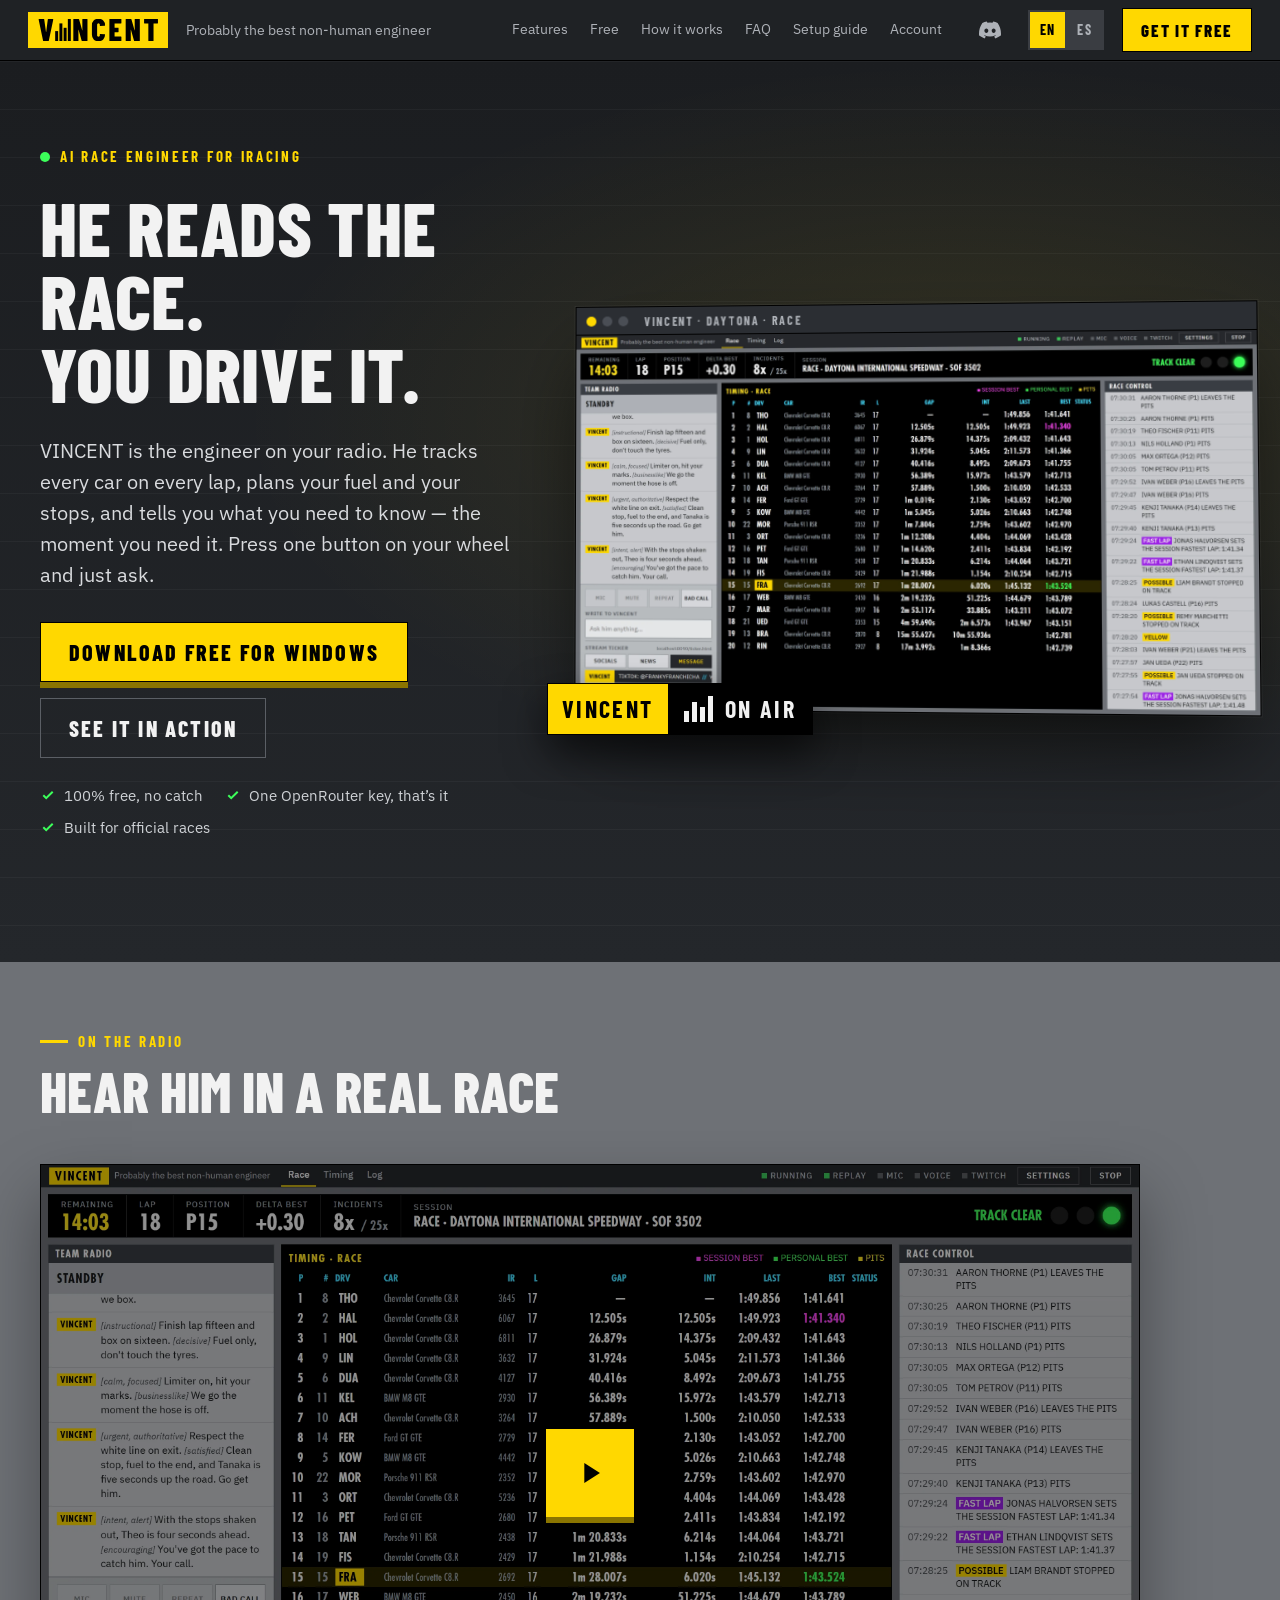
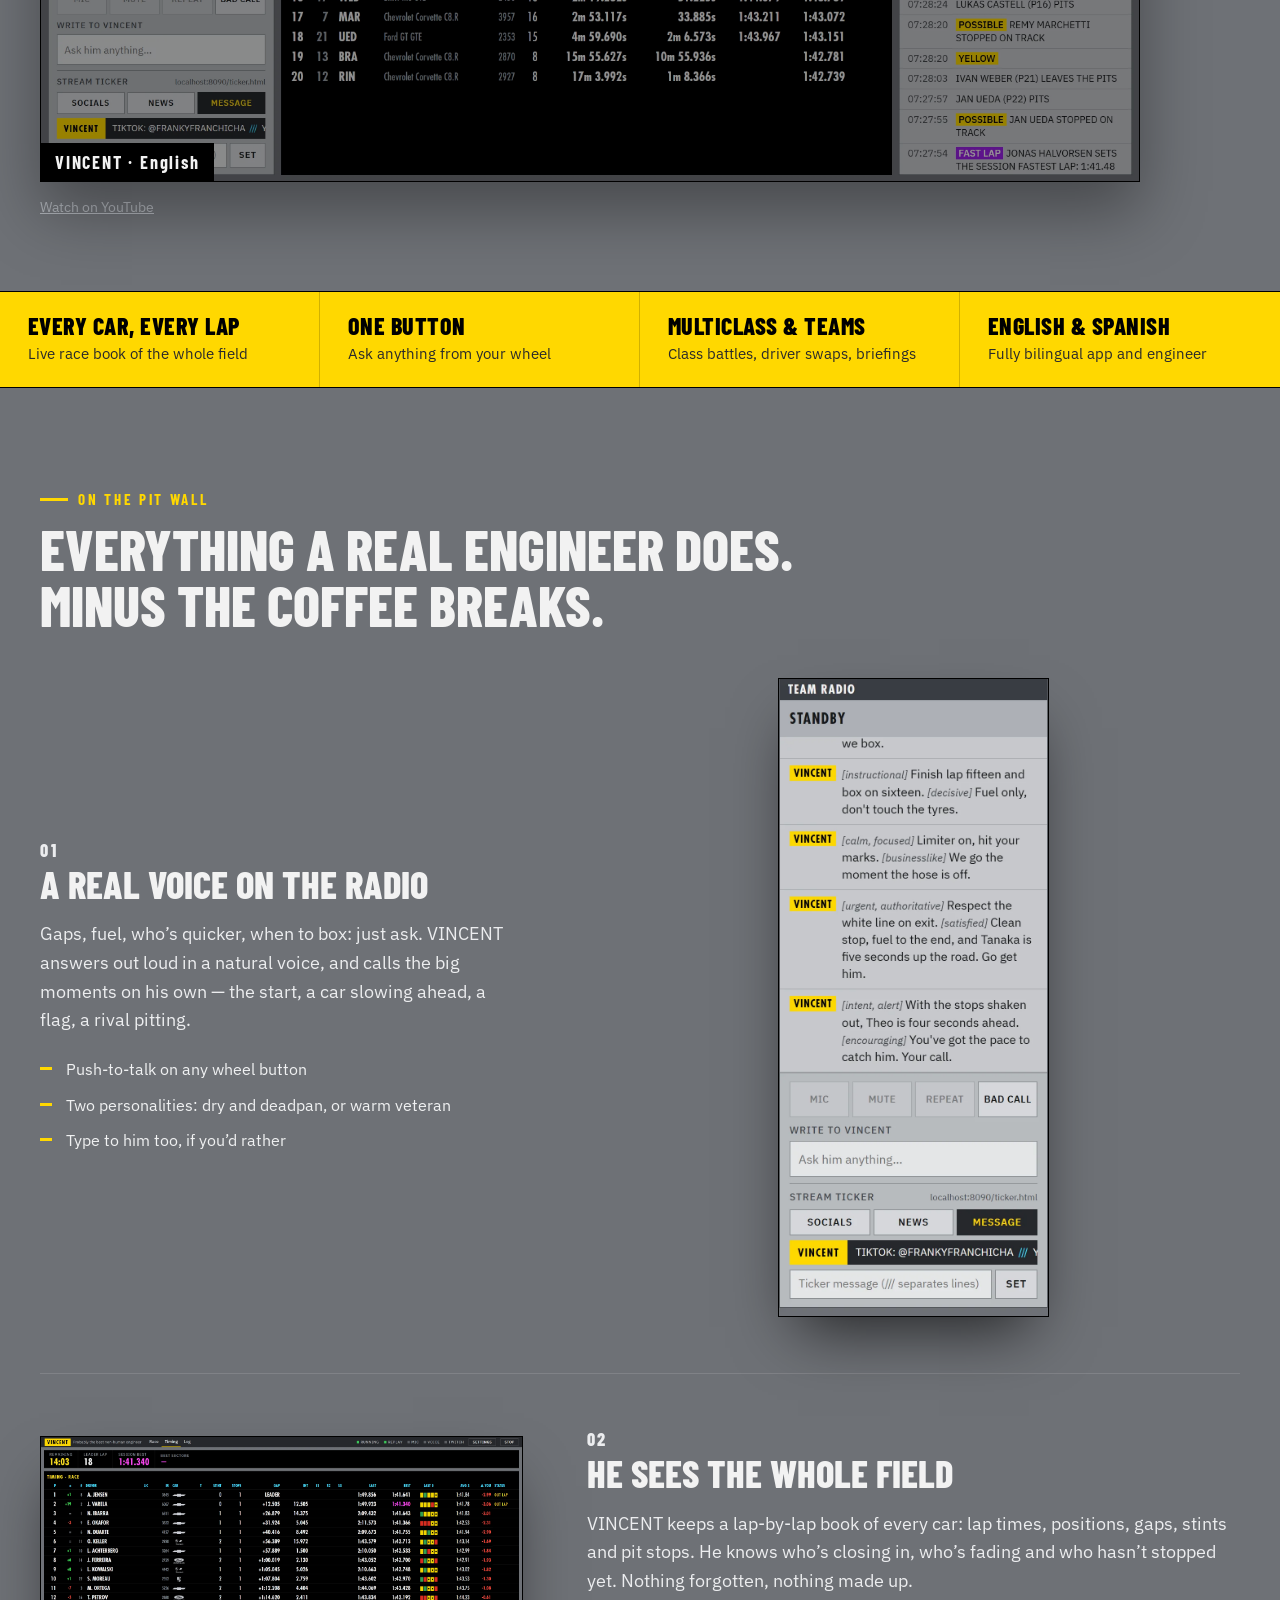
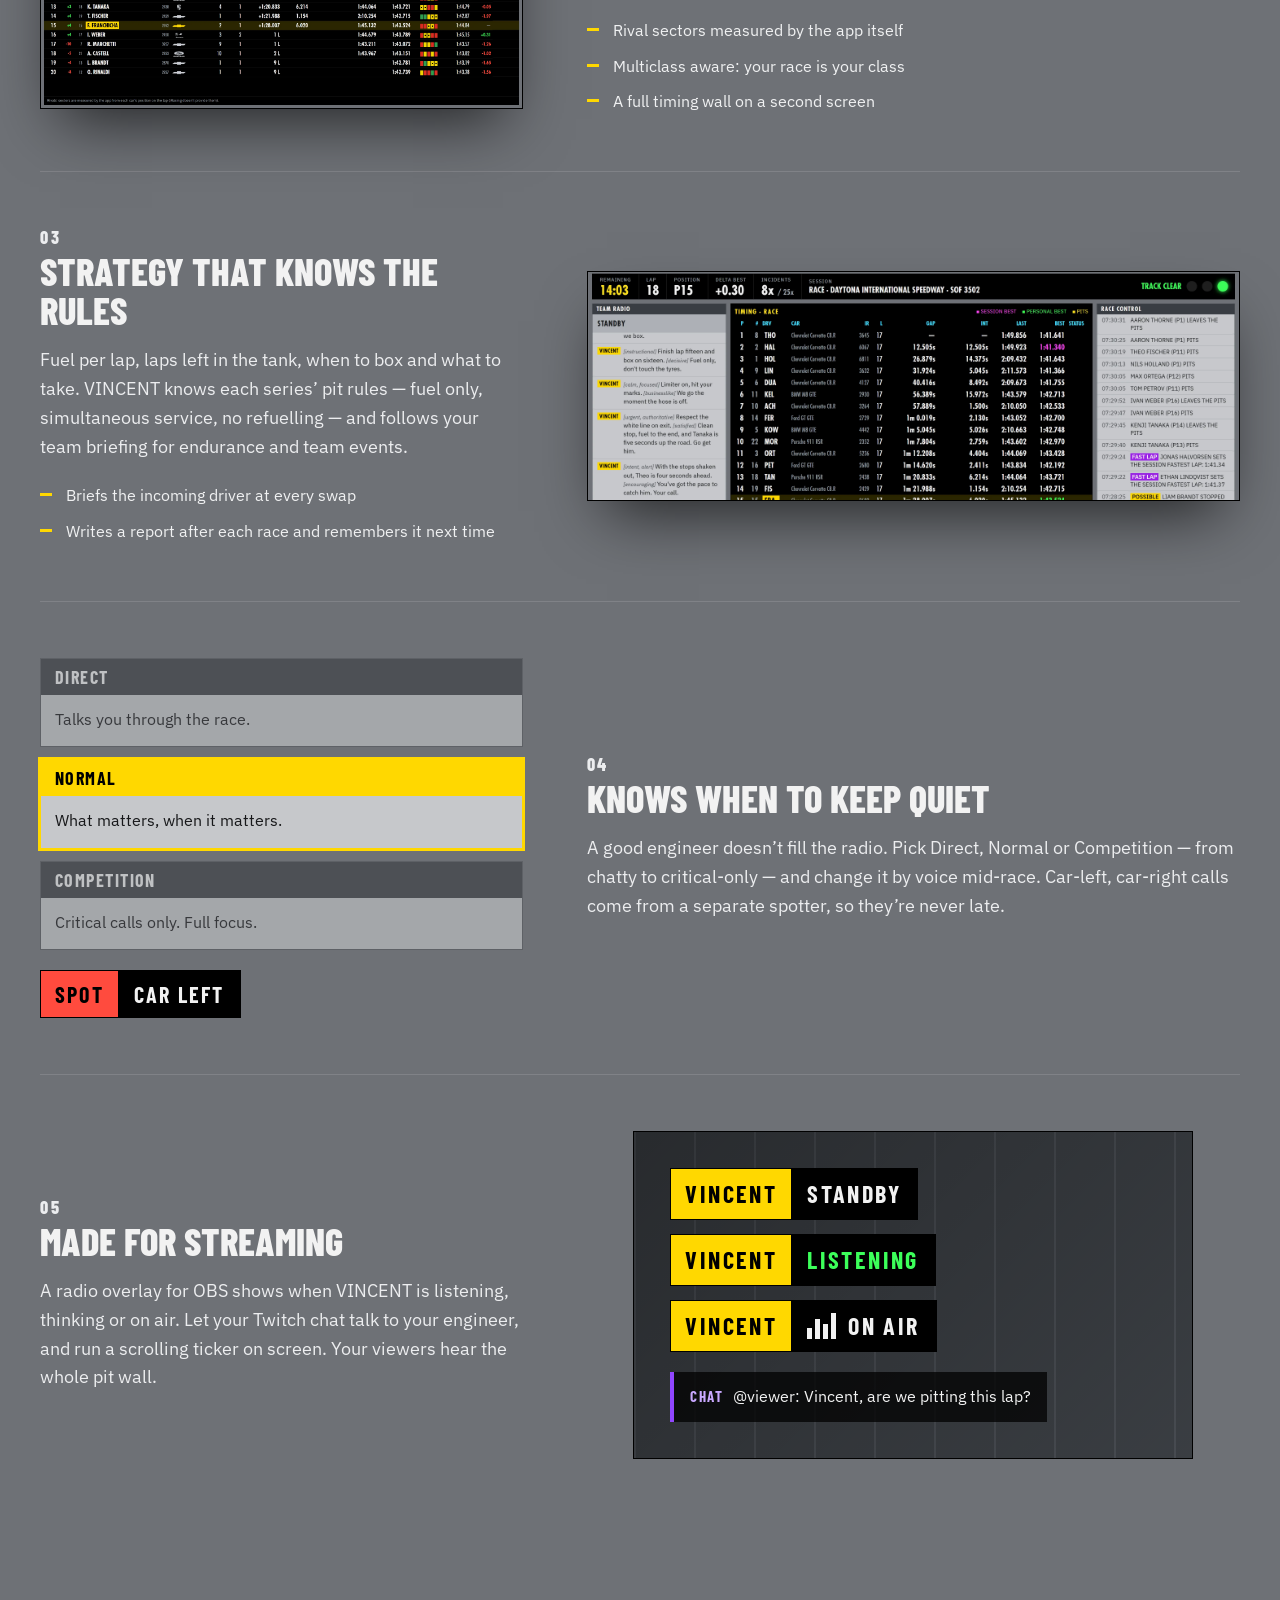
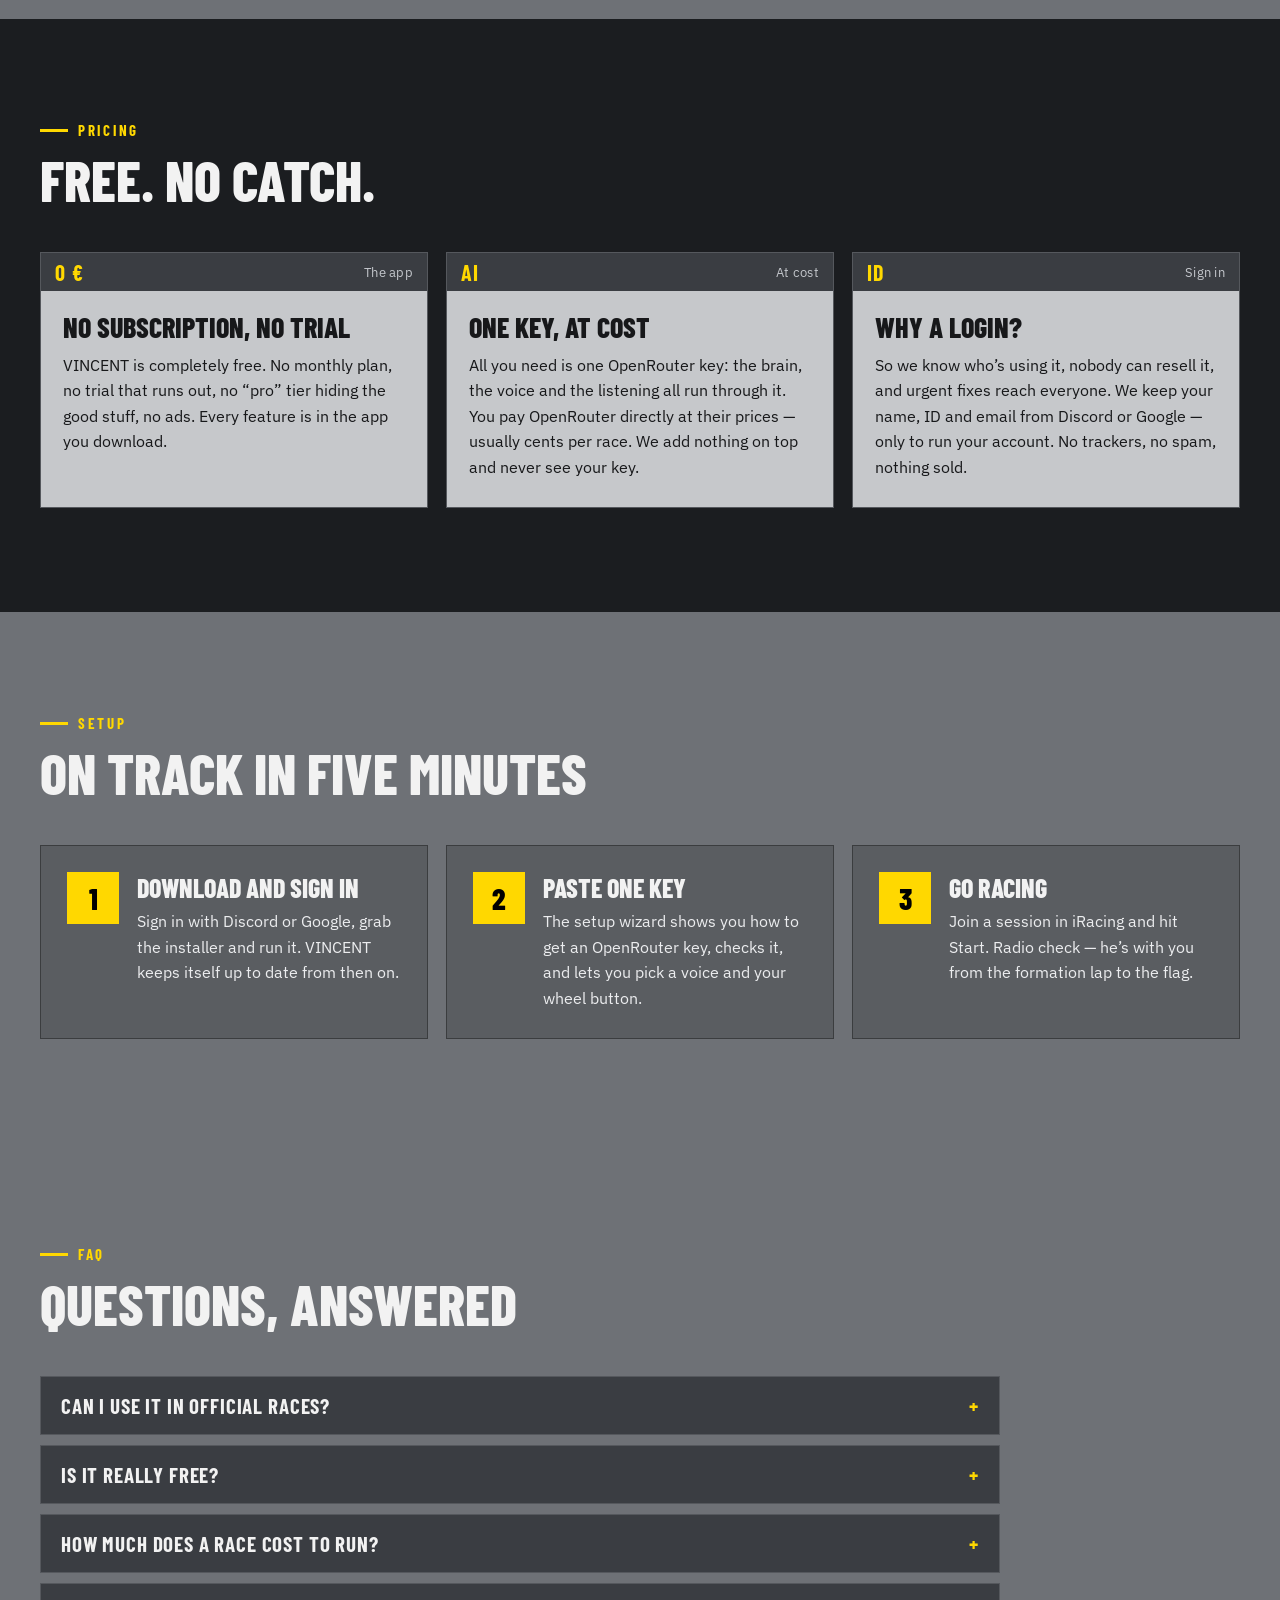
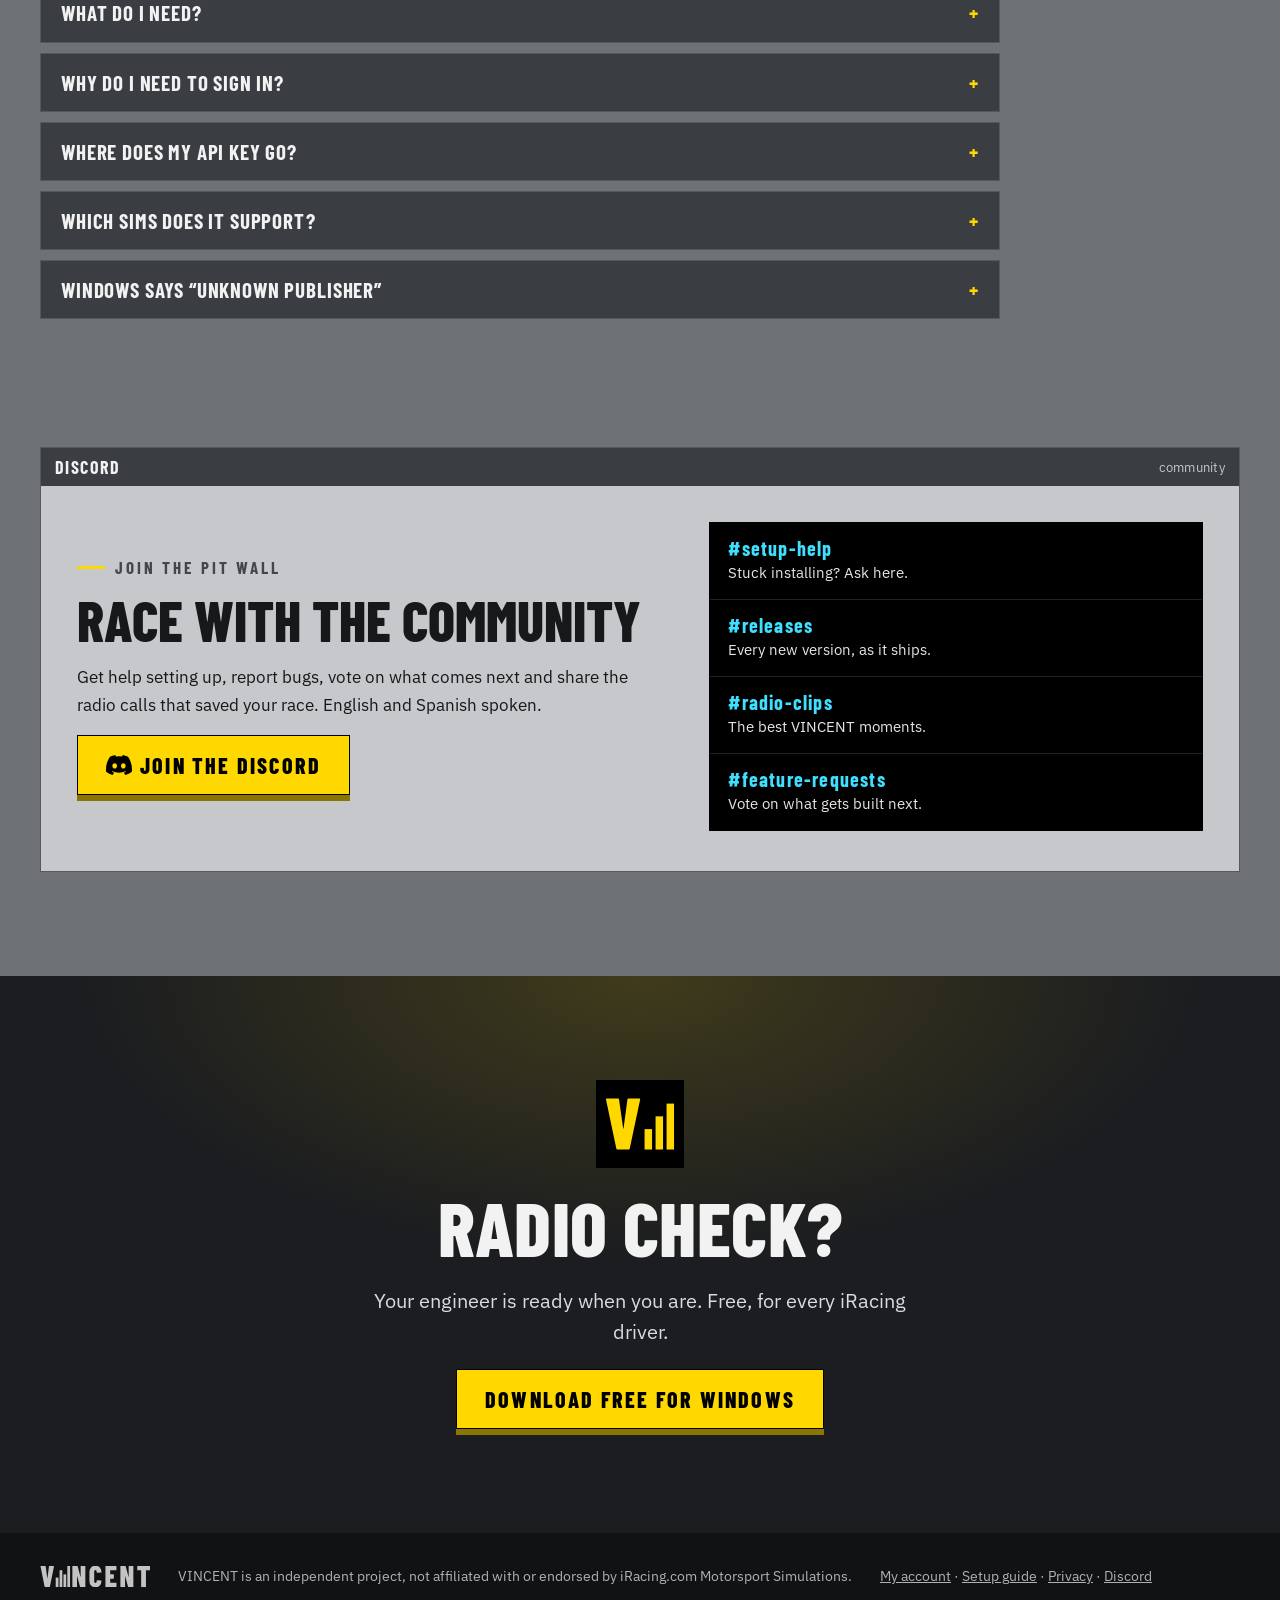
==== commit 16cacb3d: "Videos de muestra en la portada (ingles y castellano segun idioma) Co-Authored-By: Claude Opus 5.5 <" ====
--- a/index.html
+++ b/index.html
@@ -49,7 +49,7 @@
     <p class="lede" data-en="VINCENT is the engineer on your radio. He tracks every car on every lap, plans your fuel and your stops, and tells you what you need to know — the moment you need it. Press one button on your wheel and just ask." data-es="VINCENT es el ingeniero que llevas en la radio. Sigue a cada coche en cada vuelta, te planifica la gasolina y las paradas y te dice lo que necesitas saber, justo cuando lo necesitas. Pulsa un botón del volante y pregúntale.">VINCENT is the engineer on your radio. He tracks every car on every lap, plans your fuel and your stops, and tells you what you need to know — the moment you need it. Press one button on your wheel and just ask.</p>
     <div class="cta">
       <a class="btn btn-y btn-big dl" href="https://account.vincent-ai.app/download"><span data-en="Download free for Windows" data-es="Descargar gratis para Windows">Download free for Windows</span></a>
-      <a class="btn btn-ghost btn-big" href="#features" data-en="See it in action" data-es="Míralo en acción">See it in action</a>
+      <a class="btn btn-ghost btn-big" href="#video" data-en="See it in action" data-es="Míralo en acción">See it in action</a>
     </div>
     <ul class="ticks">
       <li data-en="100% free, no catch" data-es="100% gratis, sin trampas">100% free, no catch</li>
@@ -68,6 +68,27 @@
     </figure>
     <div class="onair float" aria-hidden="true"><span class="k">VINCENT</span><span class="v"><span class="bars"><i></i><i></i><i></i><i></i></span>ON AIR</span></div>
   </div>
+</section>
+
+<!-- ================= VIDEO ================= -->
+<section id="video" class="band video">
+  <p class="eyebrow" data-en="On the radio" data-es="En la radio">On the radio</p>
+  <h2 class="sec" data-en="Hear him in a real race" data-es="Escúchalo en una carrera real">Hear him in a real race</h2>
+  <div class="yt" data-lang-block="en" data-yt="O_I4nslNCWw">
+    <button type="button" class="yt-play" aria-label="Play the English demo video">
+      <img src="assets/shots/cabin-en.webp" alt="" width="1600" height="900" loading="lazy">
+      <span class="yt-btn" aria-hidden="true"><svg viewBox="0 0 24 24" width="34" height="34"><path d="M8 5v14l11-7z" fill="currentColor"/></svg></span>
+      <span class="yt-t">VINCENT · English</span>
+    </button>
+  </div>
+  <div class="yt" data-lang-block="es" data-yt="qXHsbGMtjUI">
+    <button type="button" class="yt-play" aria-label="Reproducir el vídeo de muestra en español">
+      <img src="assets/shots/cabin-es.webp" alt="" width="1600" height="900" loading="lazy">
+      <span class="yt-btn" aria-hidden="true"><svg viewBox="0 0 24 24" width="34" height="34"><path d="M8 5v14l11-7z" fill="currentColor"/></svg></span>
+      <span class="yt-t">VINCENT · Español</span>
+    </button>
+  </div>
+  <p class="yt-alt"><a href="https://www.youtube.com/watch?v=O_I4nslNCWw" data-lang-block="en" target="_blank" rel="noopener">Watch on YouTube</a><a href="https://www.youtube.com/watch?v=qXHsbGMtjUI" data-lang-block="es" target="_blank" rel="noopener">Ver en YouTube</a></p>
 </section>
 
 <!-- ================= STRIP ================= -->
@@ -249,6 +270,16 @@
   <p><a href="https://account.vincent-ai.app/" data-en="My account" data-es="Mi cuenta">My account</a> · <a href="guide.html" data-en="Setup guide" data-es="Guía de configuración">Setup guide</a> · <a href="privacy.html" data-en="Privacy" data-es="Privacidad">Privacy</a> · <a href="https://discord.gg/QKNpvAFxPN" target="_blank" rel="noopener">Discord</a></p>
 </footer>
 
+<script>
+document.querySelectorAll('.yt').forEach(function (box) {
+  box.querySelector('.yt-play').addEventListener('click', function () {
+    var f = document.createElement('iframe');
+    f.src = 'https://www.youtube-nocookie.com/embed/' + box.dataset.yt + '?autoplay=1&rel=0';
+    f.title = 'VINCENT'; f.allow = 'autoplay; encrypted-media; picture-in-picture; fullscreen'; f.allowFullscreen = true;
+    box.innerHTML = ''; box.appendChild(f);
+  });
+});
+</script>
 <script src="site.js"></script>
 </body>
 </html>
--- a/styles.css
+++ b/styles.css
@@ -170,6 +170,21 @@
 .dc-list b{font:700 20px/1.1 Cond,sans-serif;letter-spacing:.06em;color:var(--cya)}
 .dc-list span{font-size:15px;color:var(--soft)}
 @media (max-width:900px){.dc-body{grid-template-columns:1fr;padding:24px 18px 28px;gap:24px}}
+
+
+/* ---------- video ---------- */
+html[lang="en"] [data-lang-block="es"],html[lang="es"] [data-lang-block="en"]{display:none}
+.video{padding-top:72px;padding-bottom:72px}
+.yt{position:relative;aspect-ratio:16/9;max-width:1100px;background:#000;border:1px solid #000;box-shadow:0 30px 60px rgba(0,0,0,.35)}
+.yt iframe,.yt-play{position:absolute;inset:0;width:100%;height:100%;border:0}
+.yt-play{padding:0;background:#000;cursor:pointer;display:block}
+.yt-play img{width:100%;height:100%;object-fit:cover;opacity:.6;transition:opacity .2s}
+.yt-play:hover img{opacity:.8}
+.yt-btn{position:absolute;left:50%;top:50%;transform:translate(-50%,-50%);width:88px;height:88px;display:flex;align-items:center;justify-content:center;background:var(--team);color:#000;box-shadow:0 6px 0 #8a7500}
+.yt-play:hover .yt-btn{background:#FFE54D}
+.yt-t{position:absolute;left:0;bottom:0;background:#000;color:var(--w);font:700 18px/1 Cond,sans-serif;letter-spacing:.1em;padding:10px 14px}
+.yt-alt{margin:14px 0 0;font-size:14px}
+.yt-alt a{color:var(--mute)}
 
 /* ---------- reveal on scroll ---------- */
 .reveal{opacity:0;transform:translateY(24px);transition:opacity .7s ease,transform .7s ease}
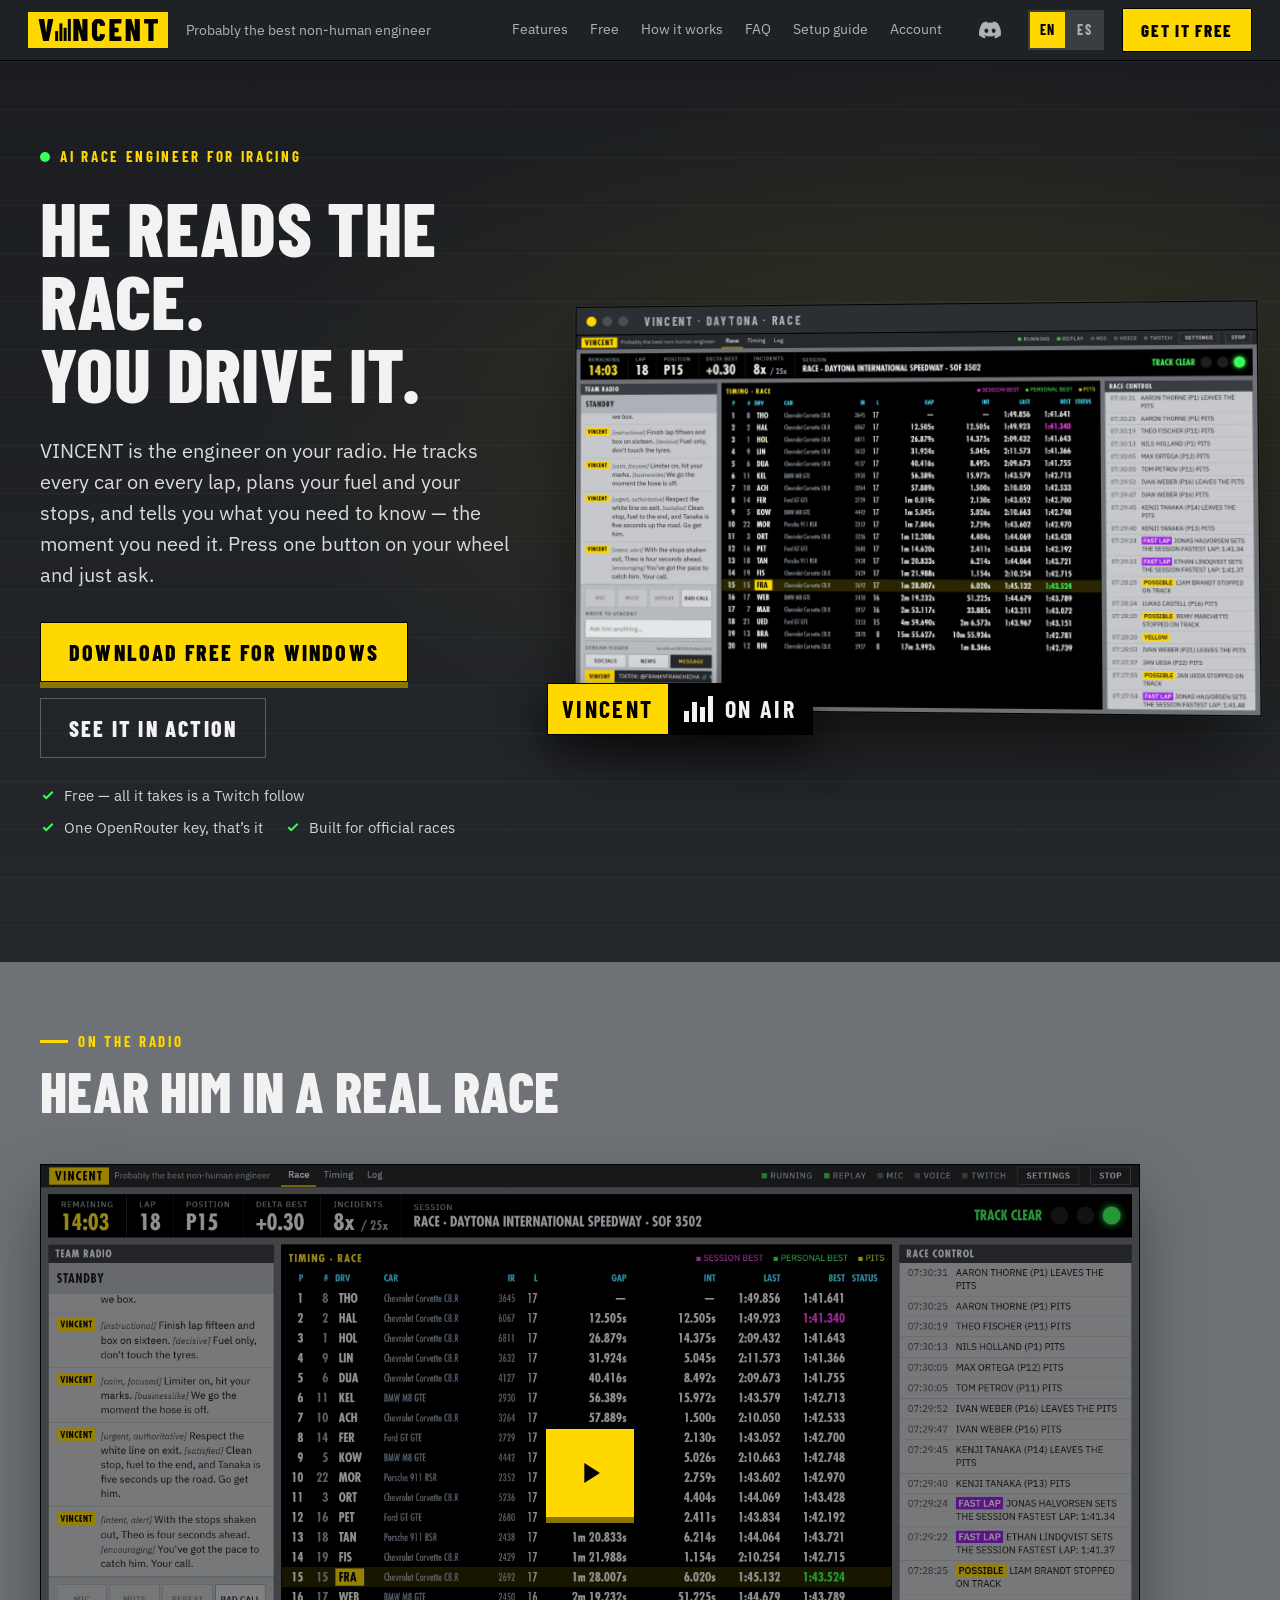
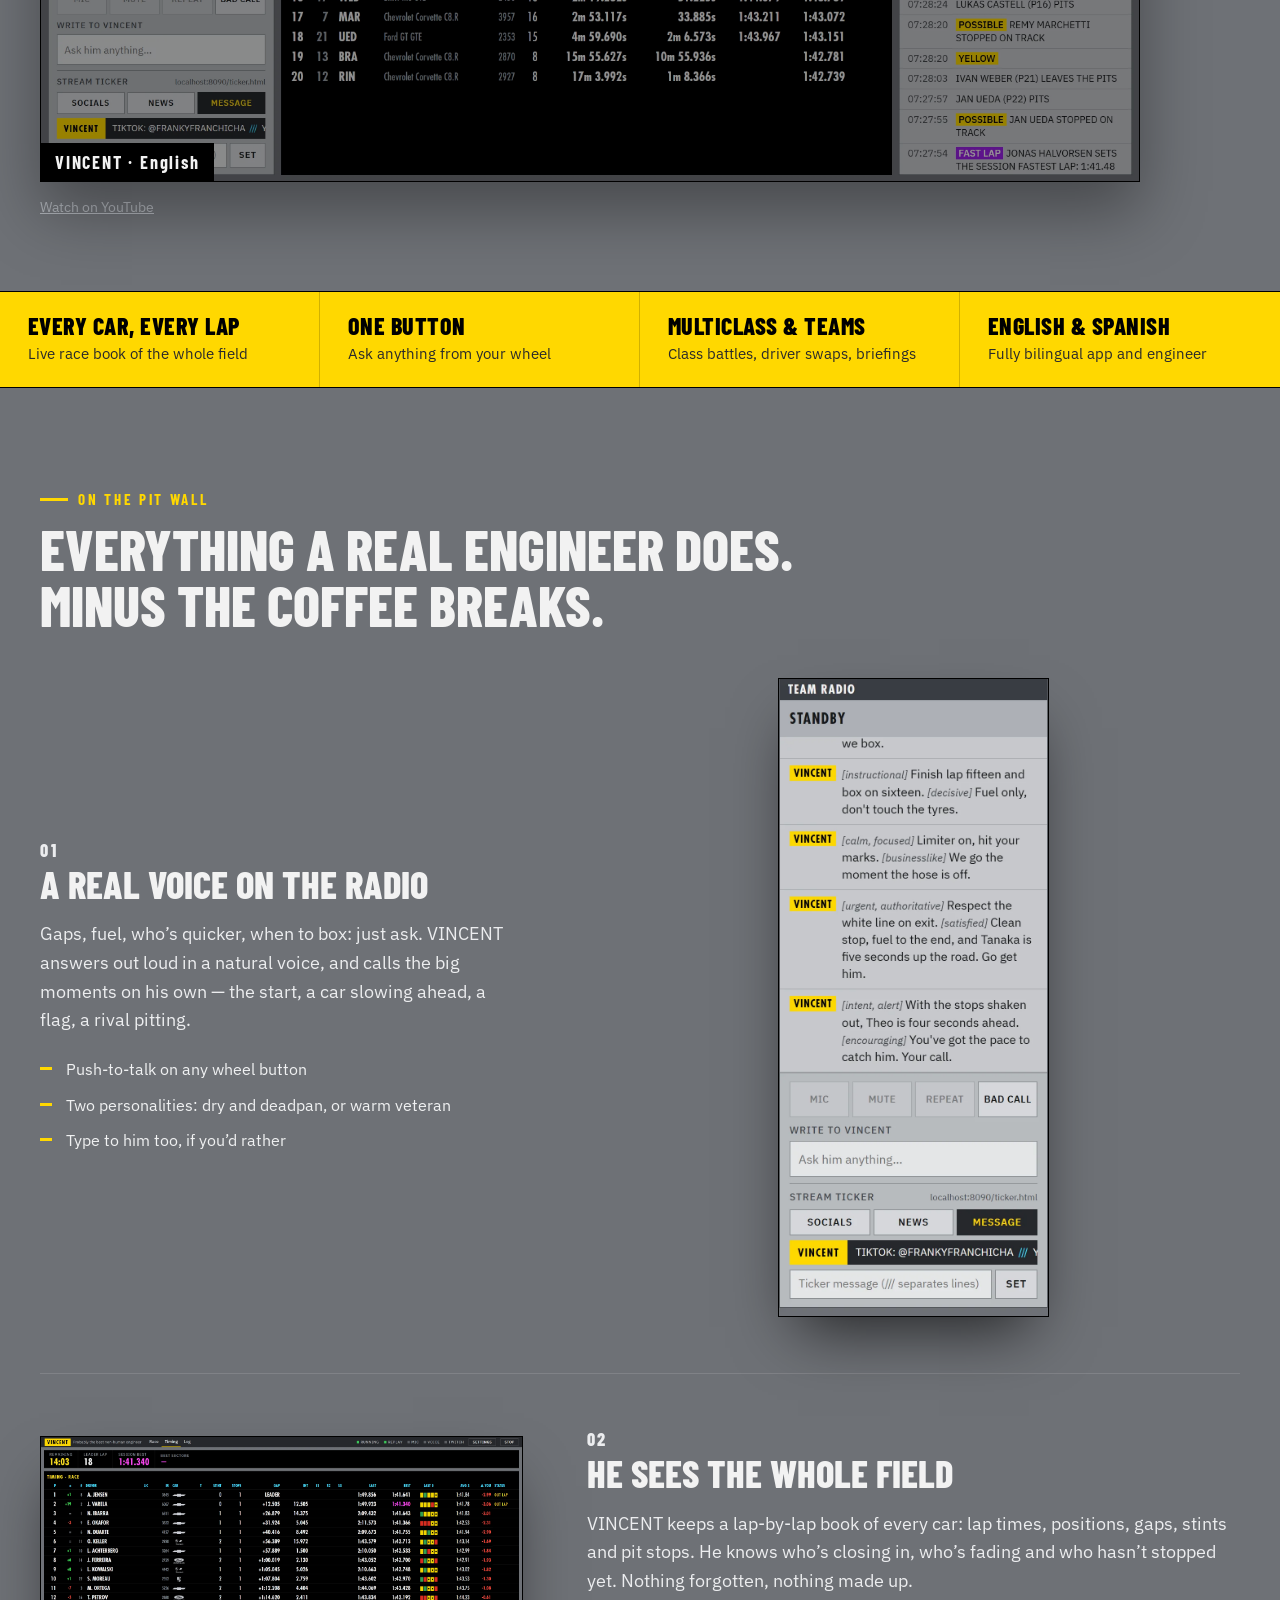
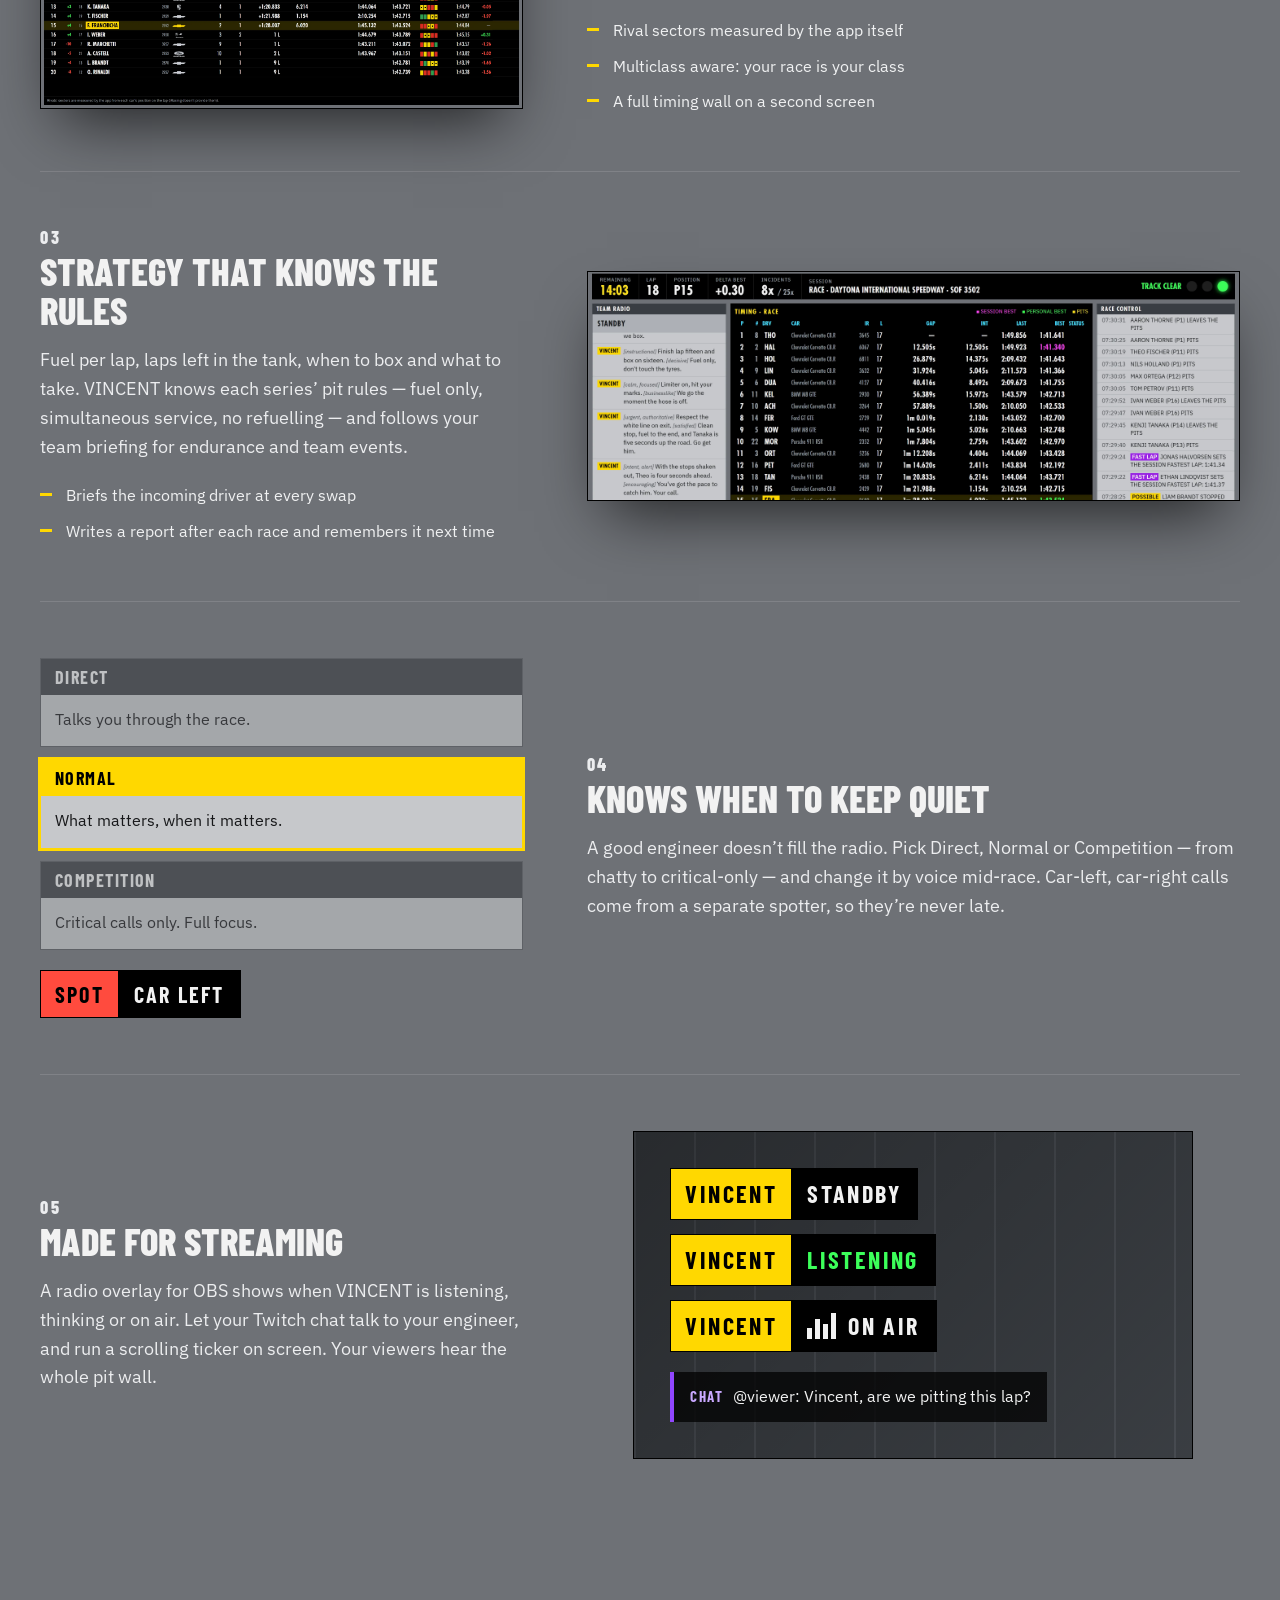
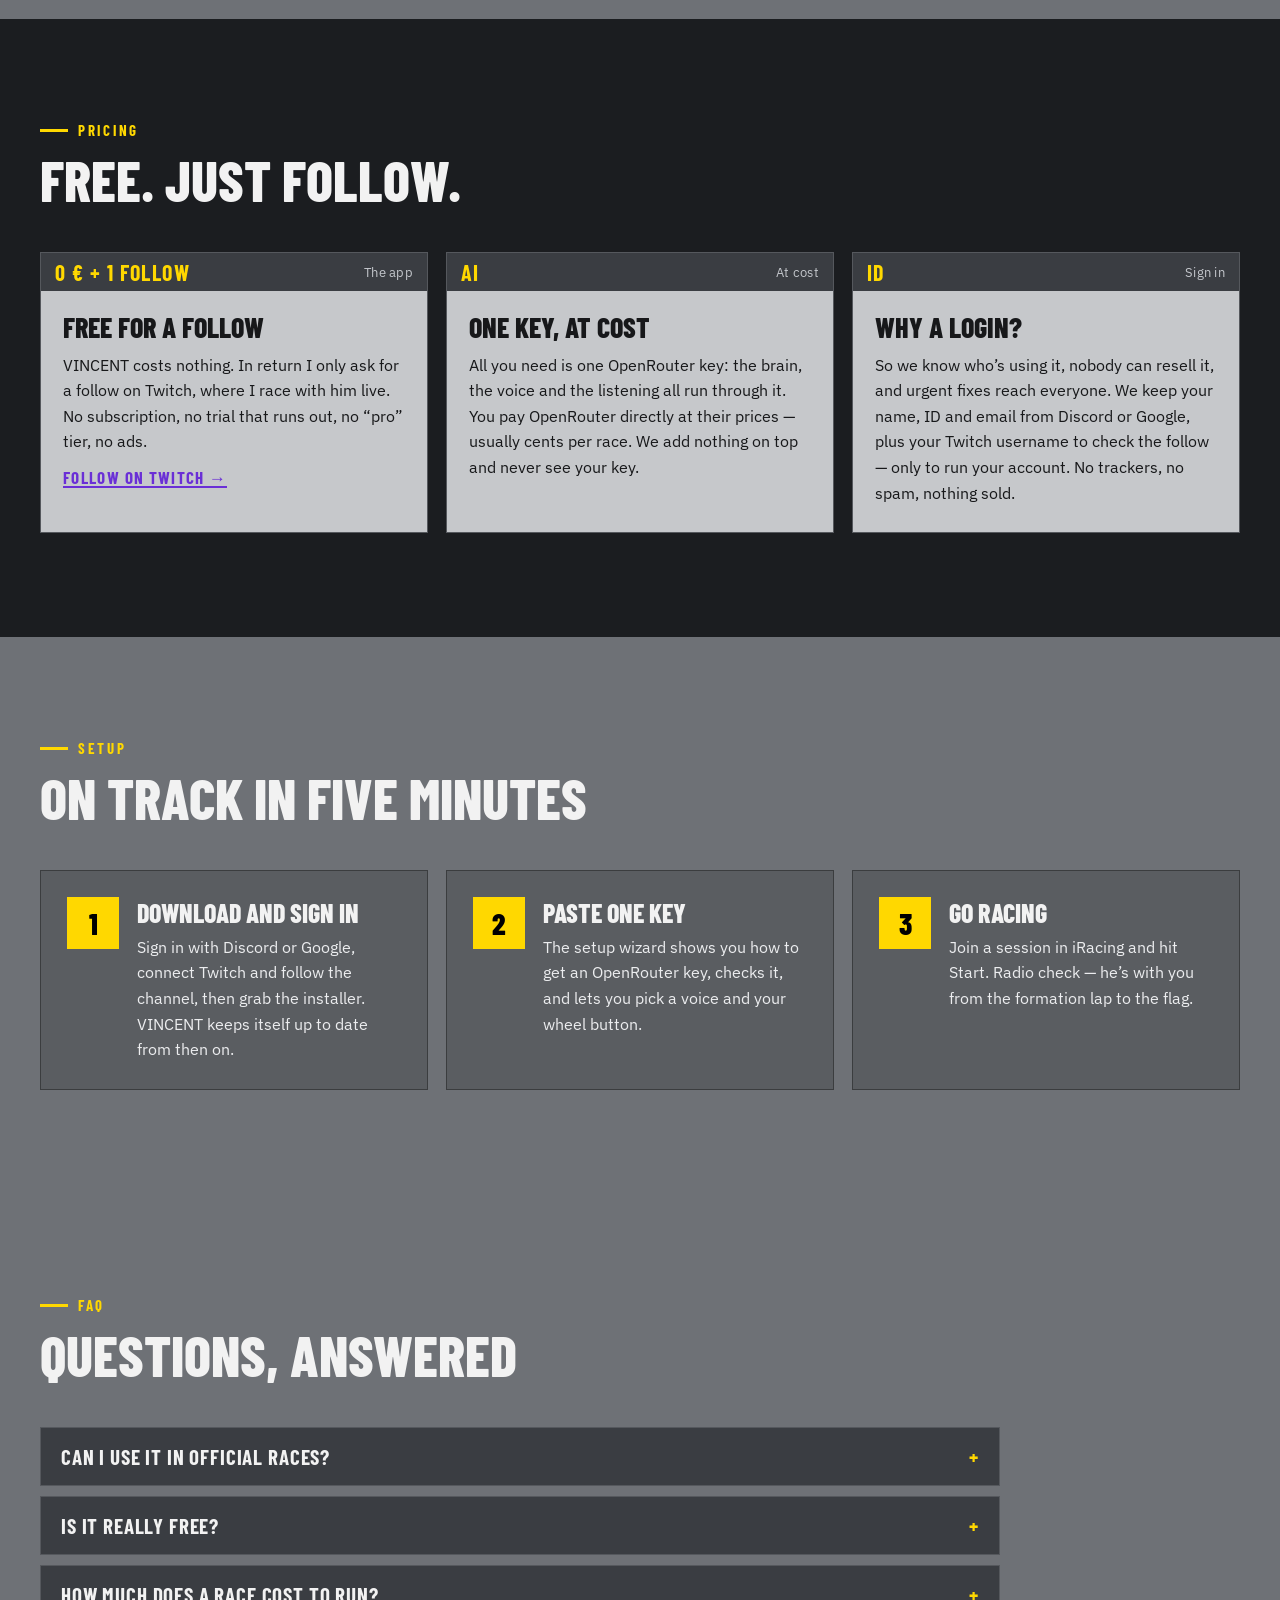
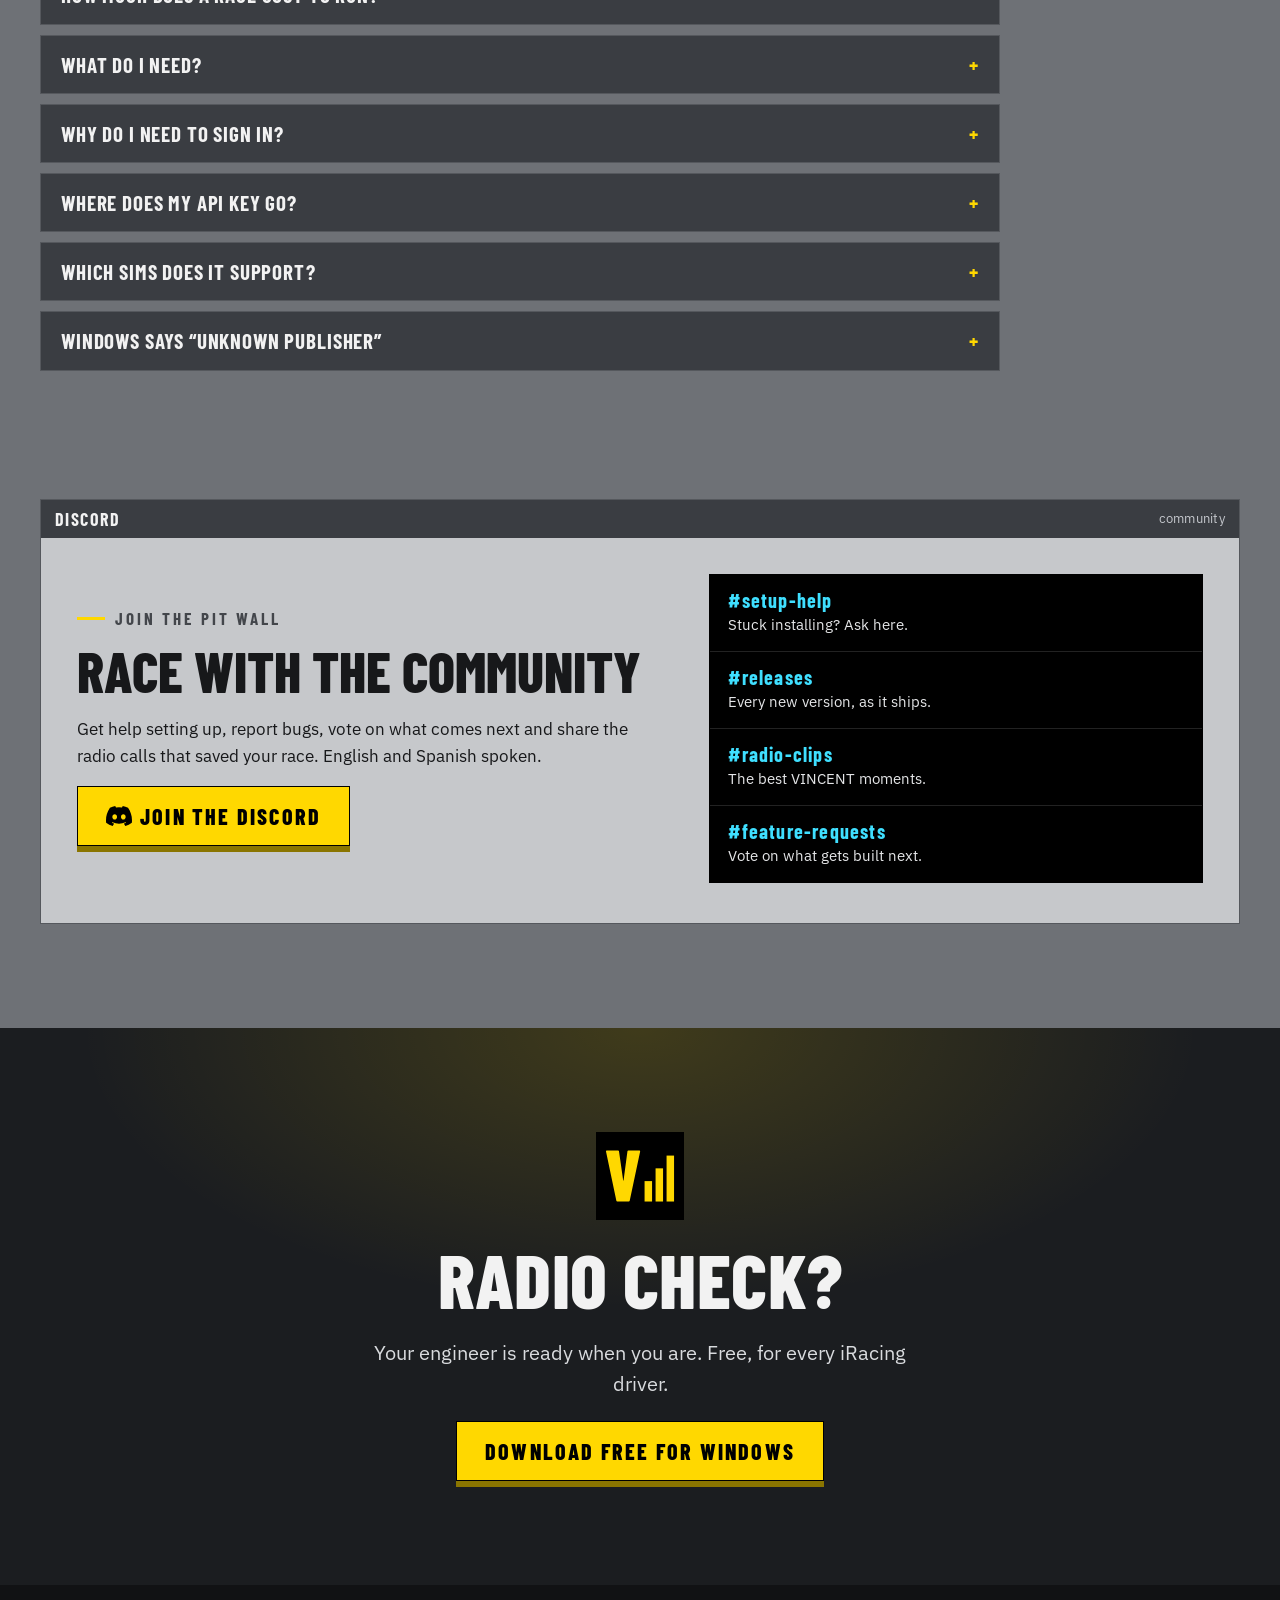
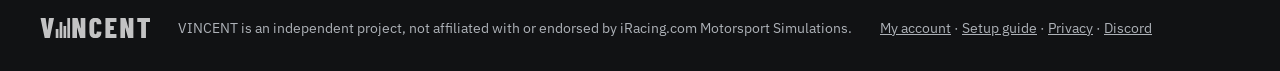
==== commit e4d231fc: "Web: gratis a cambio de seguir en Twitch (precio, FAQ, pasos y guia) Co-Authored-By: Claude Opus 5.5" ====
--- a/index.html
+++ b/index.html
@@ -4,7 +4,7 @@
 <meta charset="utf-8">
 <meta name="viewport" content="width=device-width, initial-scale=1">
 <title>VINCENT — AI race engineer for iRacing. Free.</title>
-<meta name="description" content="VINCENT is a free AI race engineer for iRacing. He watches every car, plans your fuel and stops, and talks to you on the radio — only when it matters.">
+<meta name="description" content="VINCENT is a free AI race engineer for iRacing — just follow on Twitch. He watches every car, plans your fuel and stops, and talks to you on the radio — only when it matters.">
 <link rel="icon" href="favicon.ico" sizes="any">
 <link rel="icon" href="assets/icon.svg" type="image/svg+xml">
 <link rel="apple-touch-icon" href="assets/icon-512.png">
@@ -52,7 +52,7 @@
       <a class="btn btn-ghost btn-big" href="#video" data-en="See it in action" data-es="Míralo en acción">See it in action</a>
     </div>
     <ul class="ticks">
-      <li data-en="100% free, no catch" data-es="100% gratis, sin trampas">100% free, no catch</li>
+      <li data-en="Free — all it takes is a Twitch follow" data-es="Gratis: solo te pido un follow en Twitch">Free — all it takes is a Twitch follow</li>
       <li data-en="One OpenRouter key, that’s it" data-es="Una clave de OpenRouter y listo">One OpenRouter key, that’s it</li>
       <li data-en="Built for official races" data-es="Hecho para carreras oficiales">Built for official races</li>
     </ul>
@@ -189,17 +189,18 @@
 <!-- ================= FREE ================= -->
 <section id="free" class="band free">
   <p class="eyebrow" data-en="Pricing" data-es="Precio">Pricing</p>
-  <h2 class="sec" data-en="Free. No catch." data-es="Gratis. Sin trampas.">Free. No catch.</h2>
+  <h2 class="sec" data-en="Free. Just follow." data-es="Gratis. Solo sígueme.">Free. Just follow.</h2>
   <div class="grid3">
-    <div class="pnl step"><div class="ph"><span>0 €</span><small data-en="The app" data-es="La app">The app</small></div>
-      <div class="body"><h3 data-en="No subscription, no trial" data-es="Sin suscripción ni prueba">No subscription, no trial</h3>
-      <p data-en="VINCENT is completely free. No monthly plan, no trial that runs out, no “pro” tier hiding the good stuff, no ads. Every feature is in the app you download." data-es="VINCENT es completamente gratis. Sin cuota mensual, sin prueba que caduca, sin versión «pro» que se guarda lo bueno y sin anuncios. Todo lo que hace está en la app que descargas.">VINCENT is completely free. No monthly plan, no trial that runs out, no “pro” tier hiding the good stuff, no ads. Every feature is in the app you download.</p></div></div>
+    <div class="pnl step"><div class="ph"><span data-en="0 € + 1 follow" data-es="0 € + 1 follow">0 € + 1 follow</span><small data-en="The app" data-es="La app">The app</small></div>
+      <div class="body"><h3 data-en="Free for a follow" data-es="Gratis por un follow">Free for a follow</h3>
+      <p data-en="VINCENT costs nothing. In return I only ask for a follow on Twitch, where I race with him live. No subscription, no trial that runs out, no “pro” tier, no ads." data-es="VINCENT no cuesta nada. A cambio solo te pido un follow en Twitch, donde corro con él en directo. Sin suscripción, sin prueba que caduca, sin versión «pro» y sin anuncios.">VINCENT costs nothing. In return I only ask for a follow on Twitch, where I race with him live. No subscription, no trial that runs out, no “pro” tier, no ads.</p>
+      <p><a class="tw" href="https://www.twitch.tv/franky_franchicha" target="_blank" rel="noopener" data-en="Follow on Twitch →" data-es="Seguir en Twitch →">Follow on Twitch →</a></p></div></div>
     <div class="pnl step"><div class="ph"><span>AI</span><small data-en="At cost" data-es="A precio de coste">At cost</small></div>
       <div class="body"><h3 data-en="One key, at cost" data-es="Una clave, a precio de coste">One key, at cost</h3>
       <p data-en="All you need is one OpenRouter key: the brain, the voice and the listening all run through it. You pay OpenRouter directly at their prices — usually cents per race. We add nothing on top and never see your key." data-es="Solo necesitas una clave de OpenRouter: el cerebro, la voz y la escucha van por ahí. Le pagas directamente a OpenRouter, a su precio —normalmente céntimos por carrera—. No le sumamos nada y nunca vemos tu clave.">All you need is one OpenRouter key: the brain, the voice and the listening all run through it. You pay OpenRouter directly at their prices — usually cents per race. We add nothing on top and never see your key.</p></div></div>
     <div class="pnl step"><div class="ph"><span>ID</span><small data-en="Sign in" data-es="Cuenta">Sign in</small></div>
       <div class="body"><h3 data-en="Why a login?" data-es="¿Por qué hay que entrar?">Why a login?</h3>
-      <p data-en="So we know who’s using it, nobody can resell it, and urgent fixes reach everyone. We keep your name, ID and email from Discord or Google — only to run your account. No trackers, no spam, nothing sold." data-es="Para saber quién lo usa, que nadie lo revenda y que los arreglos urgentes lleguen a todos. Guardamos tu nombre, ID y email de Discord o Google, solo para tu cuenta. Ni rastreadores, ni spam, ni vendemos nada.">So we know who’s using it, nobody can resell it, and urgent fixes reach everyone. We keep your name, ID and email from Discord or Google — only to run your account. No trackers, no spam, nothing sold.</p></div></div>
+      <p data-en="So we know who’s using it, nobody can resell it, and urgent fixes reach everyone. We keep your name, ID and email from Discord or Google, plus your Twitch username to check the follow — only to run your account. No trackers, no spam, nothing sold." data-es="Para saber quién lo usa, que nadie lo revenda y que los arreglos urgentes lleguen a todos. Guardamos tu nombre, ID y email de Discord o Google, y tu usuario de Twitch para comprobar el follow, solo para tu cuenta. Ni rastreadores, ni spam, ni vendemos nada.">So we know who’s using it, nobody can resell it, and urgent fixes reach everyone. We keep your name, ID and email from Discord or Google, plus your Twitch username to check the follow — only to run your account. No trackers, no spam, nothing sold.</p></div></div>
   </div>
 </section>
 
@@ -209,7 +210,7 @@
   <h2 class="sec" data-en="On track in five minutes" data-es="En pista en cinco minutos">On track in five minutes</h2>
   <ol class="steps">
     <li><span class="n">1</span><div><h3 data-en="Download and sign in" data-es="Descarga y entra">Download and sign in</h3>
-      <p data-en="Sign in with Discord or Google, grab the installer and run it. VINCENT keeps itself up to date from then on." data-es="Entra con Discord o Google, bájate el instalador y ejecútalo. A partir de ahí VINCENT se actualiza solo.">Sign in with Discord or Google, grab the installer and run it. VINCENT keeps itself up to date from then on.</p></div></li>
+      <p data-en="Sign in with Discord or Google, connect Twitch and follow the channel, then grab the installer. VINCENT keeps itself up to date from then on." data-es="Entra con Discord o Google, conecta Twitch y sigue el canal, y bájate el instalador. A partir de ahí VINCENT se actualiza solo.">Sign in with Discord or Google, connect Twitch and follow the channel, then grab the installer. VINCENT keeps itself up to date from then on.</p></div></li>
     <li><span class="n">2</span><div><h3 data-en="Paste one key" data-es="Pega una clave">Paste one key</h3>
       <p data-en="The setup wizard shows you how to get an OpenRouter key, checks it, and lets you pick a voice and your wheel button." data-es="El asistente te enseña a sacar una clave de OpenRouter, la comprueba y te deja elegir voz y botón del volante.">The setup wizard shows you how to get an OpenRouter key, checks it, and lets you pick a voice and your wheel button.</p></div></li>
     <li><span class="n">3</span><div><h3 data-en="Go racing" data-es="A correr">Go racing</h3>
@@ -223,7 +224,7 @@
   <h2 class="sec" data-en="Questions, answered" data-es="Dudas, resueltas">Questions, answered</h2>
   <div class="faq">
     <details class="pnl"><summary data-en="Can I use it in official races?" data-es="¿Se puede usar en carreras oficiales?">Can I use it in official races?</summary><p data-en="Yes — that’s what it’s built for. VINCENT works like the spotter and overlay apps drivers already use in official races: it only reads the telemetry iRacing exposes to every app, and talks to you. It never touches the car or the sim." data-es="Sí, para eso está hecho. VINCENT funciona como las apps de spotter y overlays que los pilotos ya usan en oficiales: solo lee la telemetría que iRacing ofrece a cualquier aplicación y te habla. Nunca toca el coche ni el simulador.">Yes — that’s what it’s built for. VINCENT works like the spotter and overlay apps drivers already use in official races: it only reads the telemetry iRacing exposes to every app, and talks to you. It never touches the car or the sim.</p></details>
-    <details class="pnl"><summary data-en="Is it really free?" data-es="¿De verdad es gratis?">Is it really free?</summary><p data-en="Yes. VINCENT itself costs nothing and has no paid version. The only cost is the AI and voice usage, which you pay straight to OpenRouter — we don’t get a cent of it." data-es="Sí. VINCENT no cuesta nada y no tiene versión de pago. El único gasto es el uso de IA y voz, que pagas directamente a OpenRouter; a nosotros no nos llega ni un céntimo.">Yes. VINCENT itself costs nothing and has no paid version. The only cost is the AI and voice usage, which you pay straight to OpenRouter — we don’t get a cent of it.</p></details>
+    <details class="pnl"><summary data-en="Is it really free?" data-es="¿De verdad es gratis?">Is it really free?</summary><p data-en="Yes. VINCENT costs nothing and has no paid version — all I ask is that you follow my Twitch channel, and you keep following while you use it. The only cost is the AI and voice usage, which you pay straight to OpenRouter — I don’t get a cent of it." data-es="Sí. VINCENT no cuesta nada y no tiene versión de pago: solo te pido que sigas mi canal de Twitch mientras lo uses. El único gasto es el uso de IA y voz, que pagas directamente a OpenRouter; a mí no me llega ni un céntimo.">Yes. VINCENT costs nothing and has no paid version — all I ask is that you follow my Twitch channel, and you keep following while you use it. The only cost is the AI and voice usage, which you pay straight to OpenRouter — I don’t get a cent of it.</p></details>
     <details class="pnl"><summary data-en="How much does a race cost to run?" data-es="¿Cuánto cuesta cada carrera?">How much does a race cost to run?</summary><p data-en="It depends on the AI model you pick in settings: cheaper models cost cents per race, the best ones a bit more. The app shows your spend live, so there are no surprises." data-es="Depende del modelo de IA que elijas en ajustes: los más baratos cuestan céntimos por carrera y los mejores algo más. La app te enseña el gasto en directo, así que no hay sorpresas.">It depends on the AI model you pick in settings: cheaper models cost cents per race, the best ones a bit more. The app shows your spend live, so there are no surprises.</p></details>
     <details class="pnl"><summary data-en="What do I need?" data-es="¿Qué necesito?">What do I need?</summary><p data-en="A Windows PC, iRacing, a microphone, an internet connection and a Discord or Google account to sign in. Plus one OpenRouter API key — the setup wizard walks you through it." data-es="Un PC con Windows, iRacing, un micrófono, conexión a internet y una cuenta de Discord o Google para entrar. Y una clave de OpenRouter: el asistente te guía para sacarla.">A Windows PC, iRacing, a microphone, an internet connection and a Discord or Google account to sign in. Plus one OpenRouter API key — the setup wizard walks you through it.</p></details>
     <details class="pnl"><summary data-en="Why do I need to sign in?" data-es="¿Por qué hay que iniciar sesión?">Why do I need to sign in?</summary><p data-en="To download VINCENT and to use it. It tells us who’s using it, stops anyone reselling it, and lets us switch off a broken version fast. Each account works on up to 3 PCs, which you can manage from your account. If your internet drops mid-race, it keeps working." data-es="Para descargar VINCENT y para usarlo. Así sabemos quién lo usa, evitamos que alguien lo revenda y podemos retirar rápido una versión con fallos. Cada cuenta funciona en hasta 3 PCs, que gestionas desde tu cuenta. Si se te cae internet en plena carrera, sigue funcionando.">To download VINCENT and to use it. It tells us who’s using it, stops anyone reselling it, and lets us switch off a broken version fast. Each account works on up to 3 PCs, which you can manage from your account. If your internet drops mid-race, it keeps working.</p></details>
--- a/styles.css
+++ b/styles.css
@@ -216,3 +216,5 @@
   .foot{padding:28px 16px}
 }
 @media (prefers-reduced-motion:reduce){*{animation:none!important;transition:none!important;scroll-behavior:auto!important}.reveal{opacity:1;transform:none}}
+.free .tw{display:inline-block;margin-top:14px;font:700 17px/1 Cond,sans-serif;letter-spacing:.08em;text-transform:uppercase;color:#6a2fd6;text-decoration:none;border-bottom:2px solid currentColor}
+.free .tw:hover{color:#9146ff}
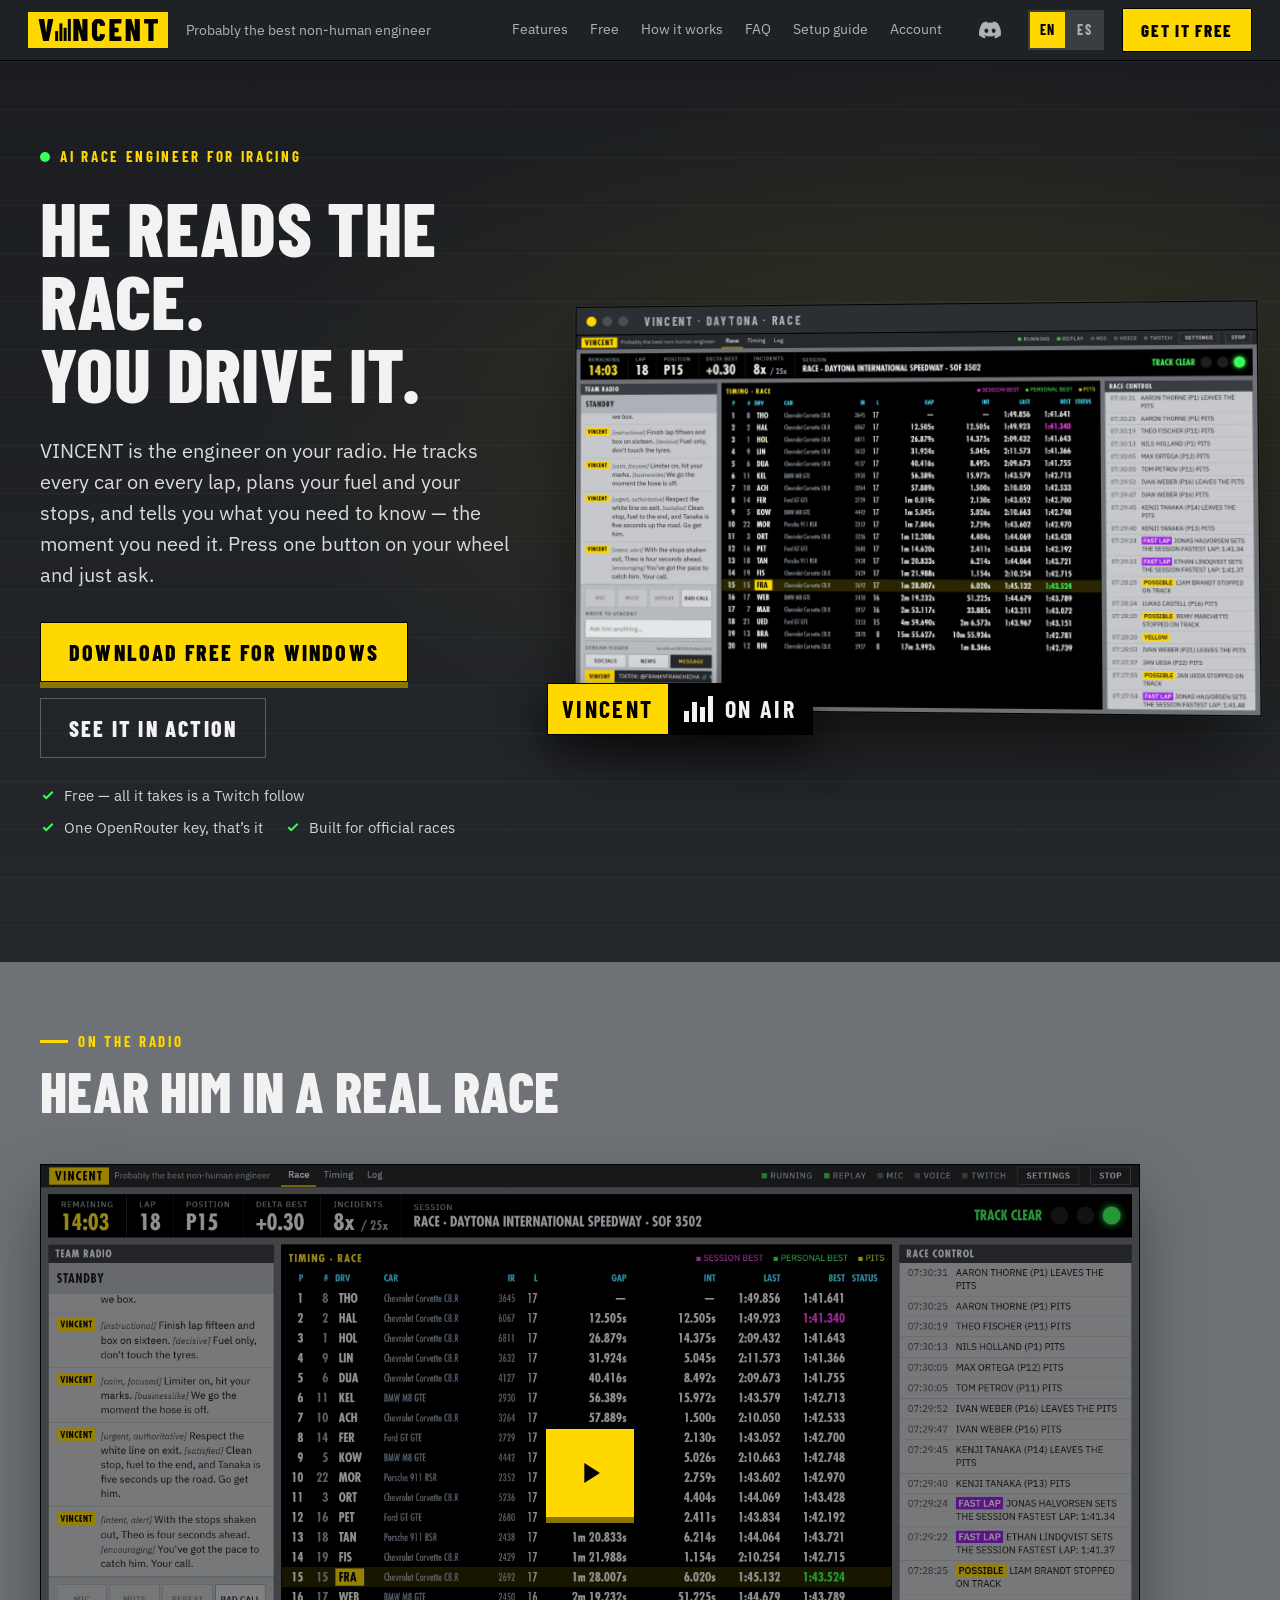
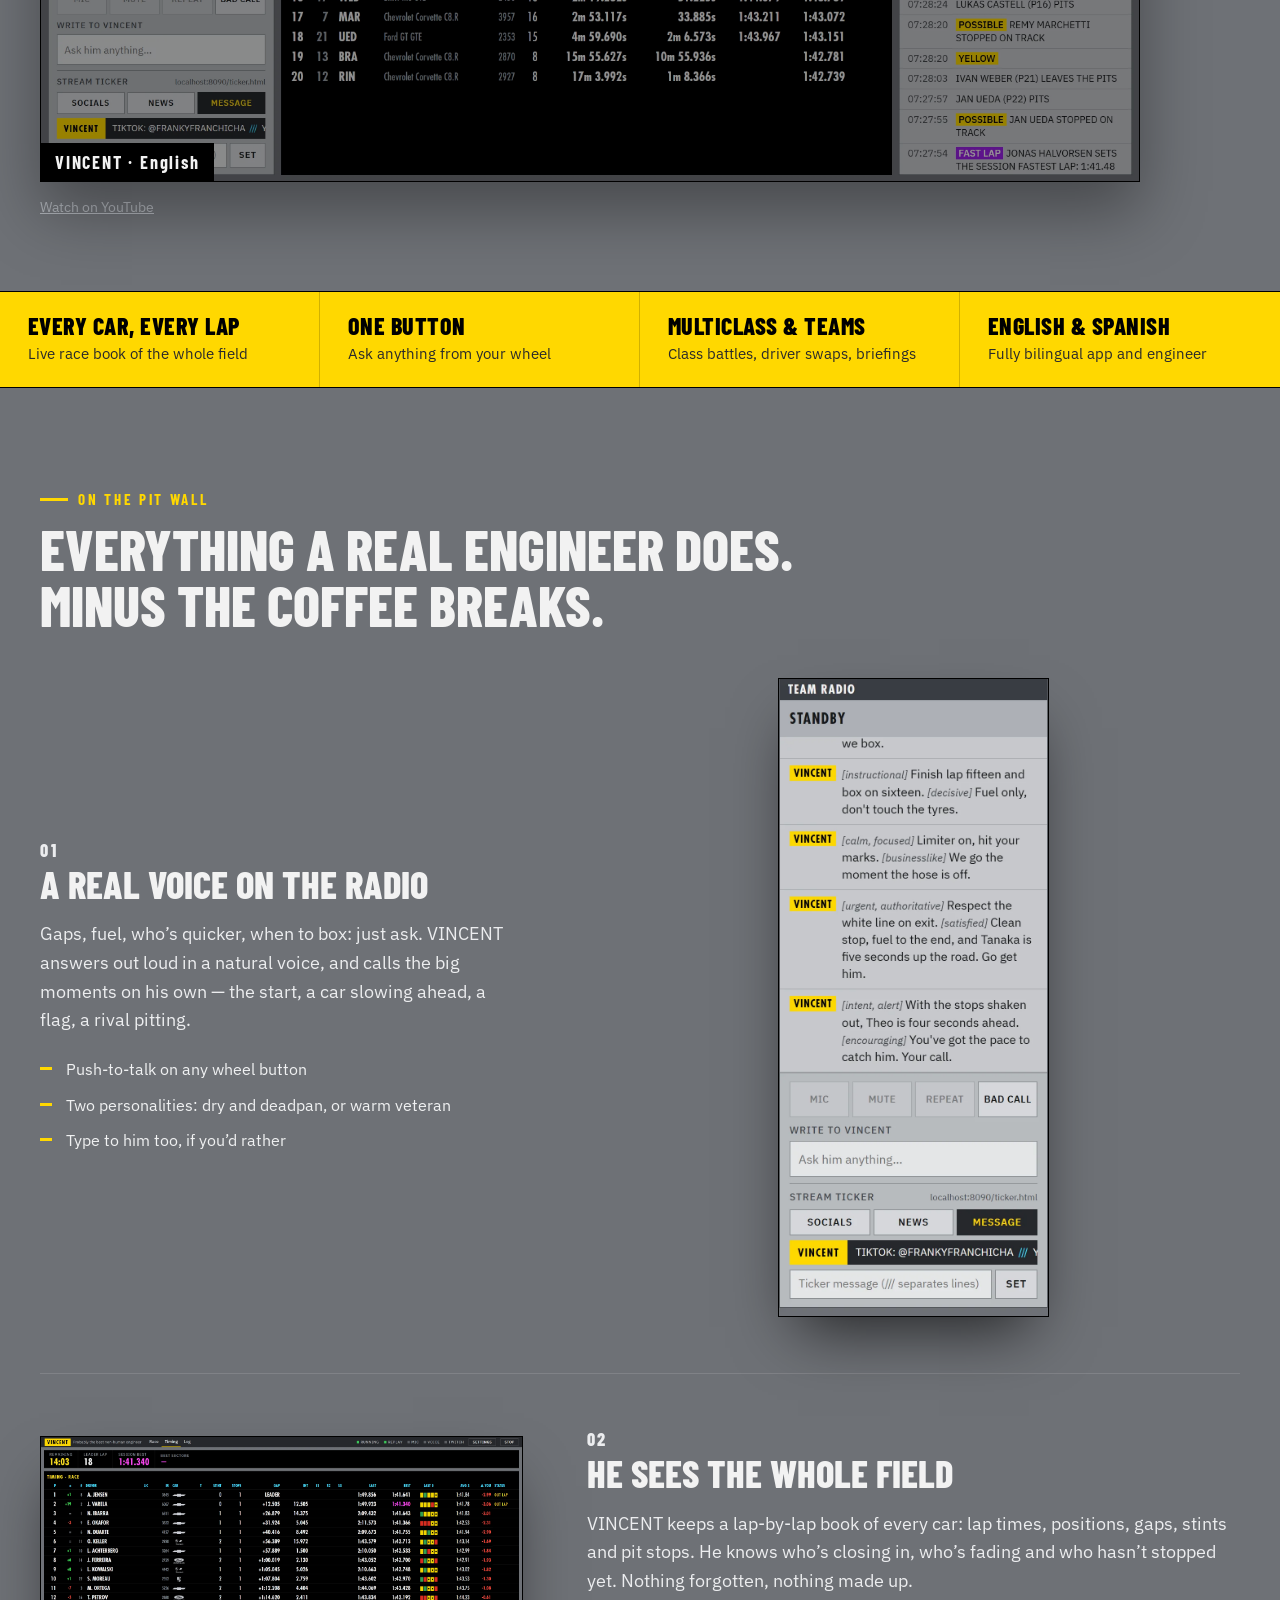
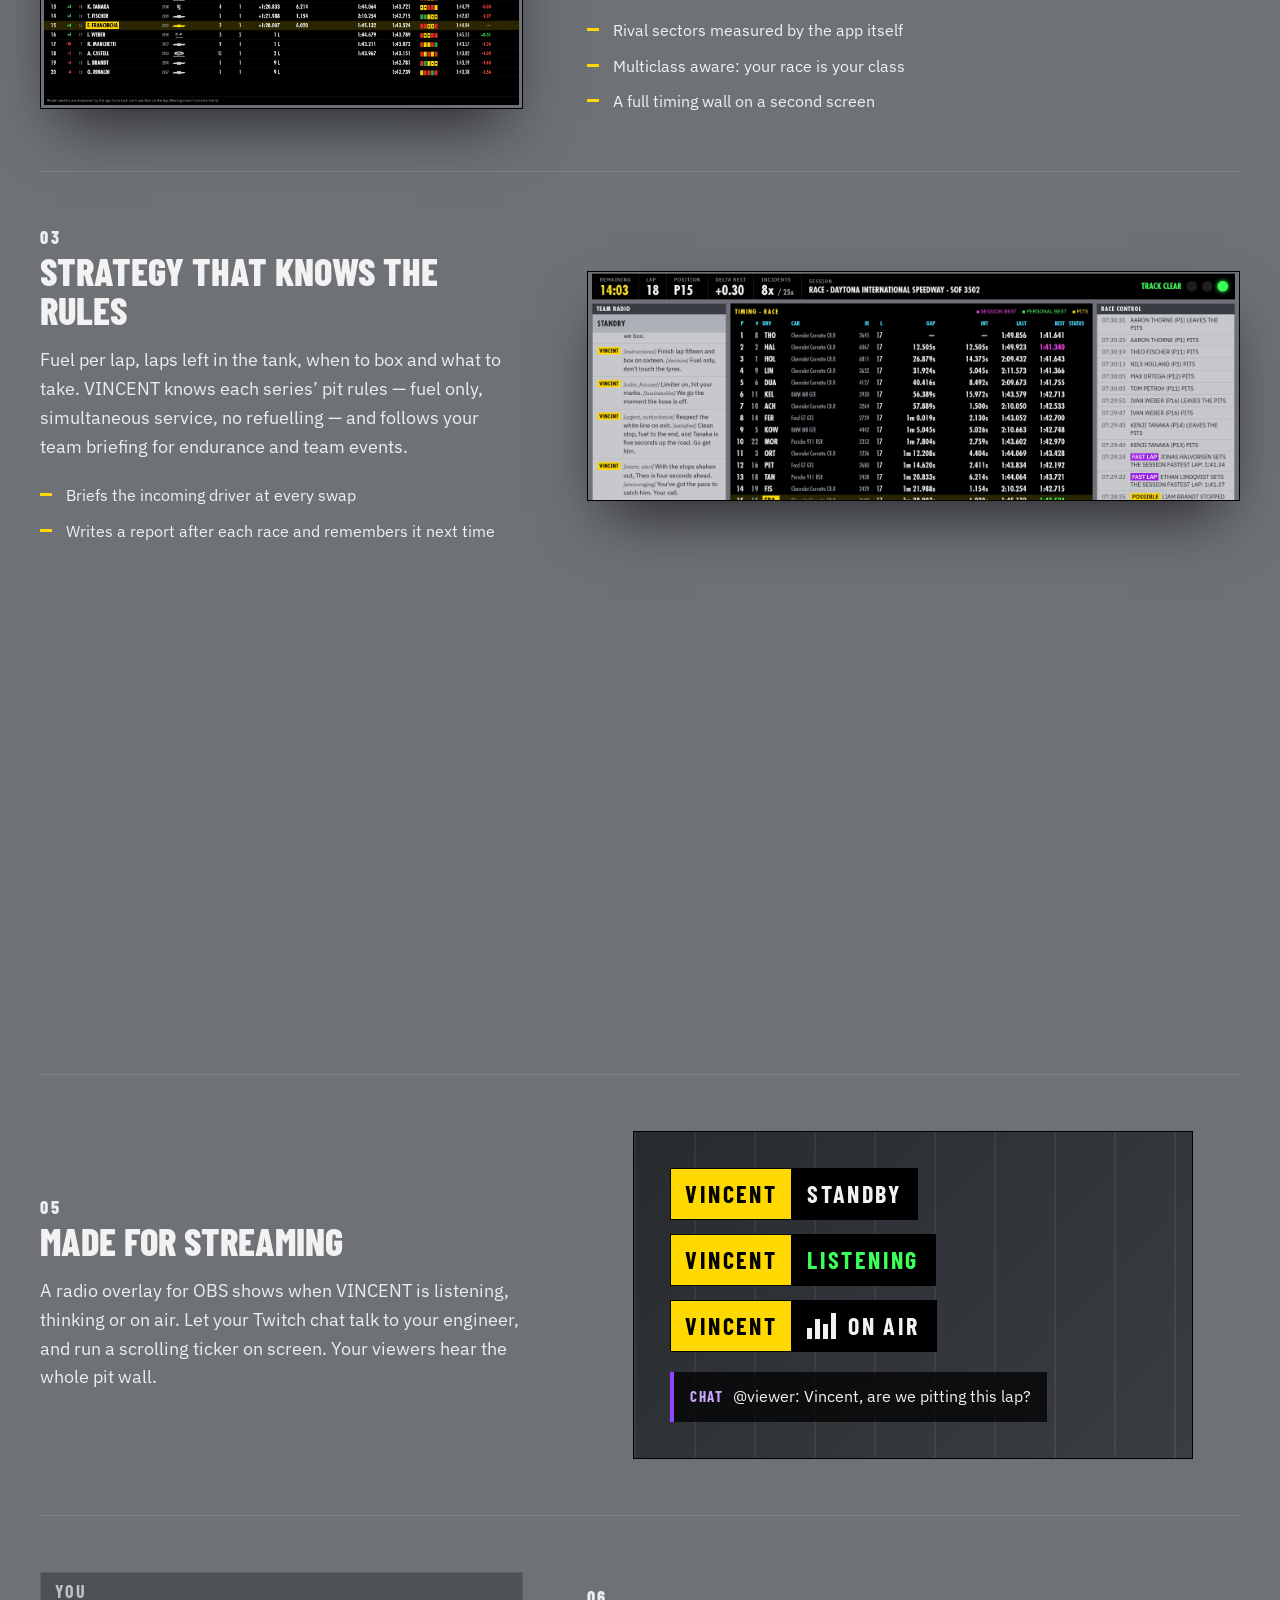
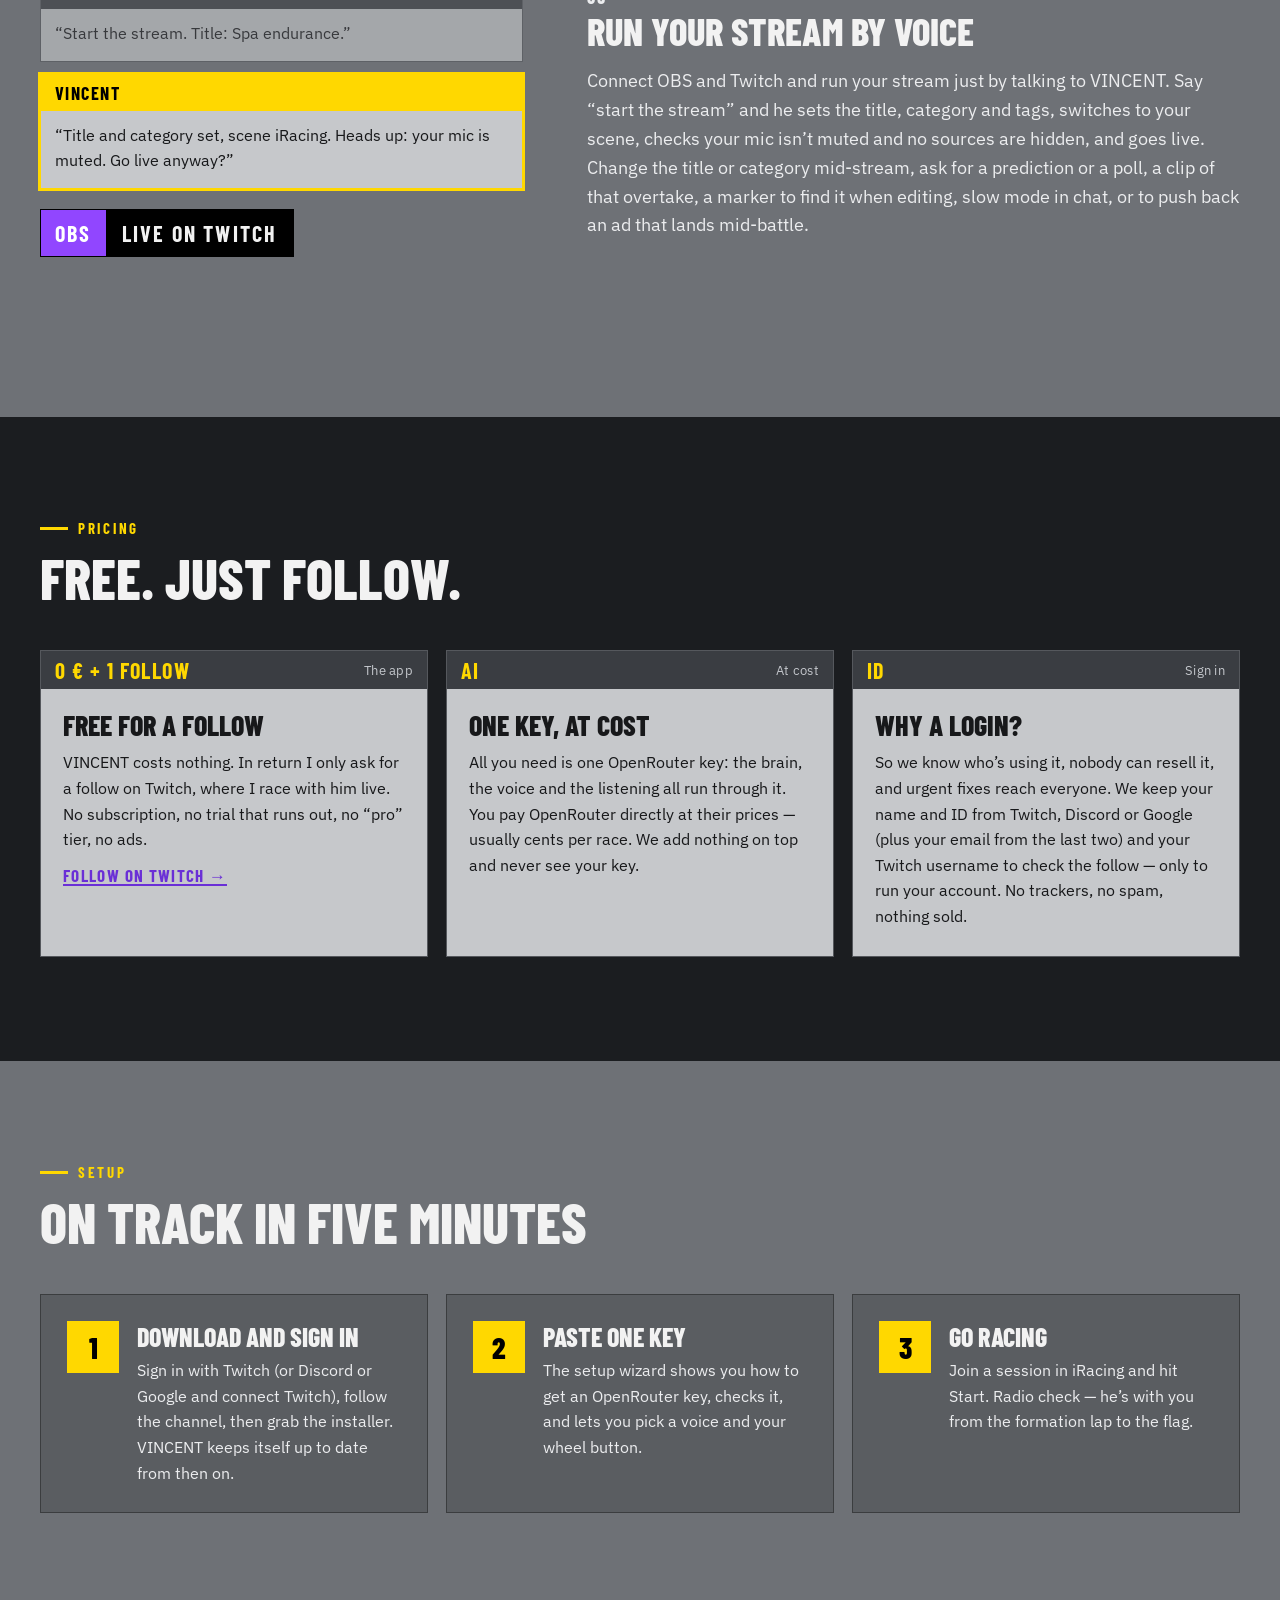
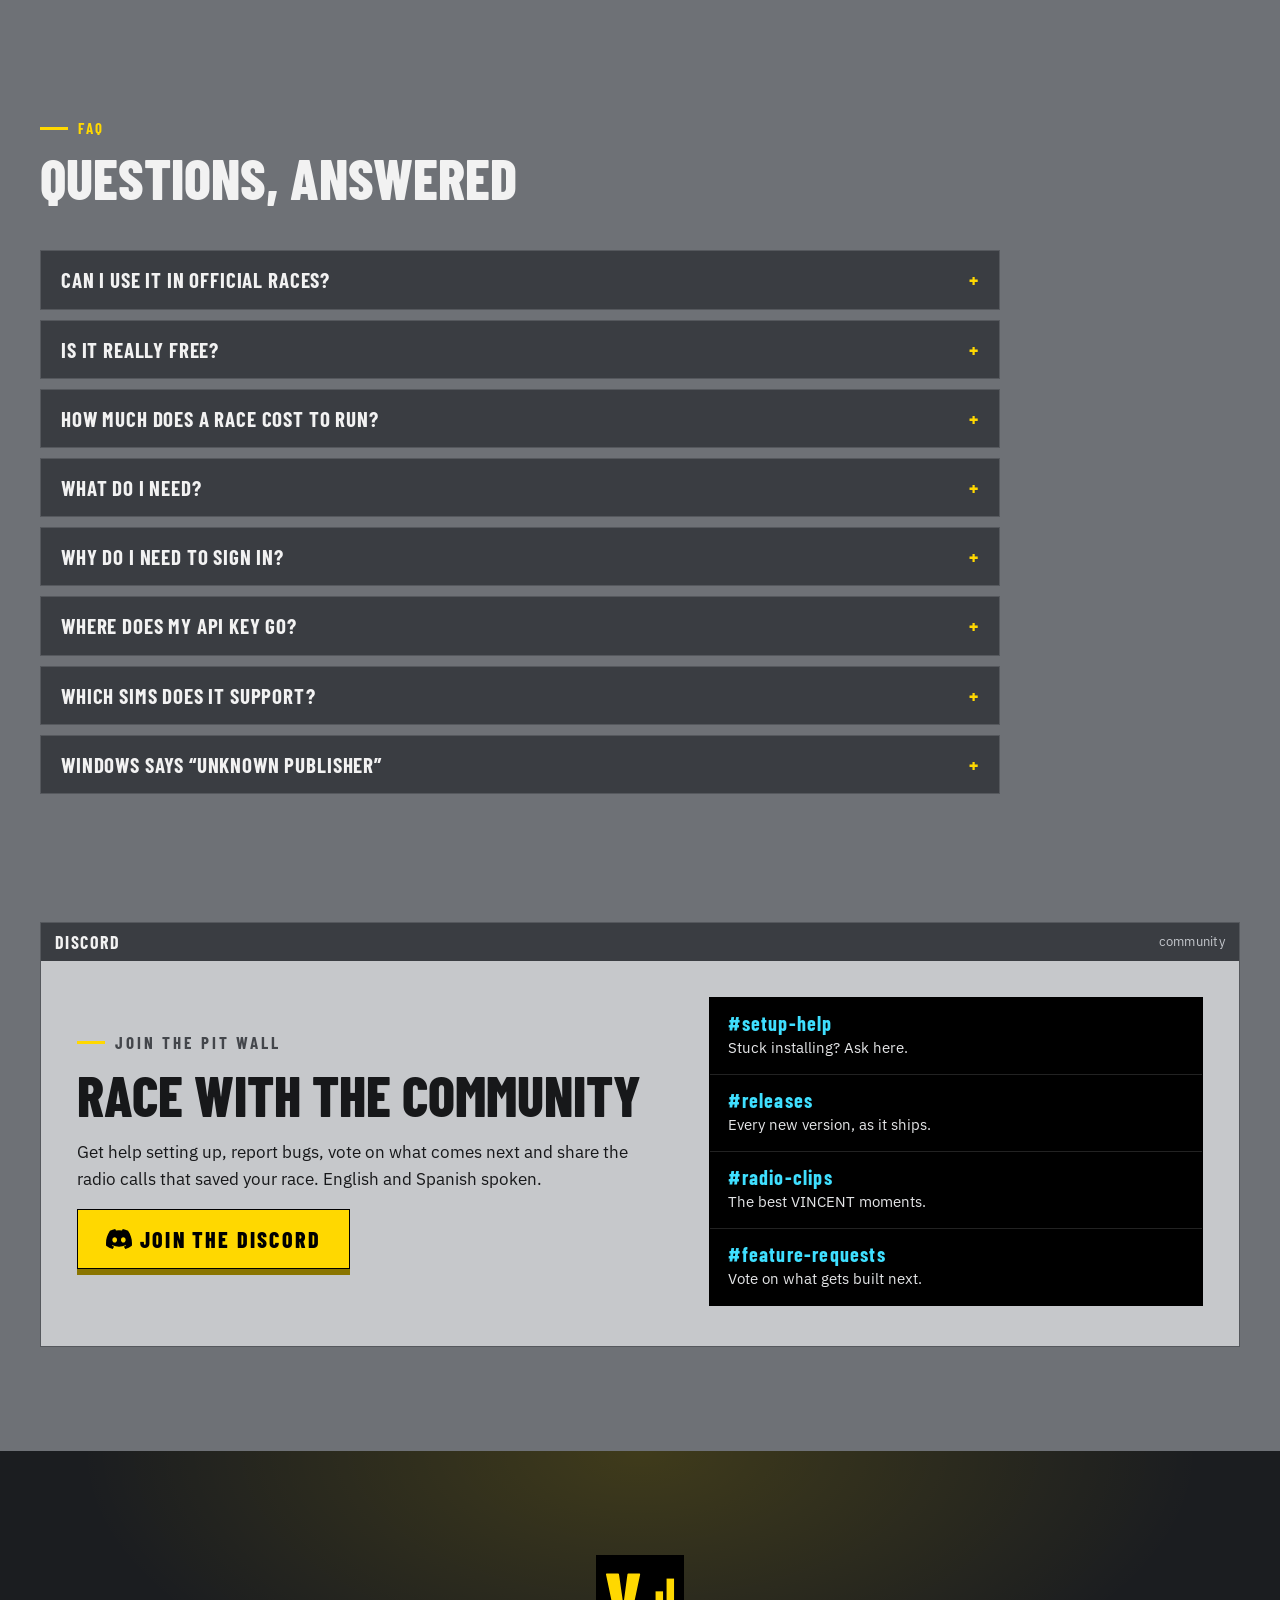
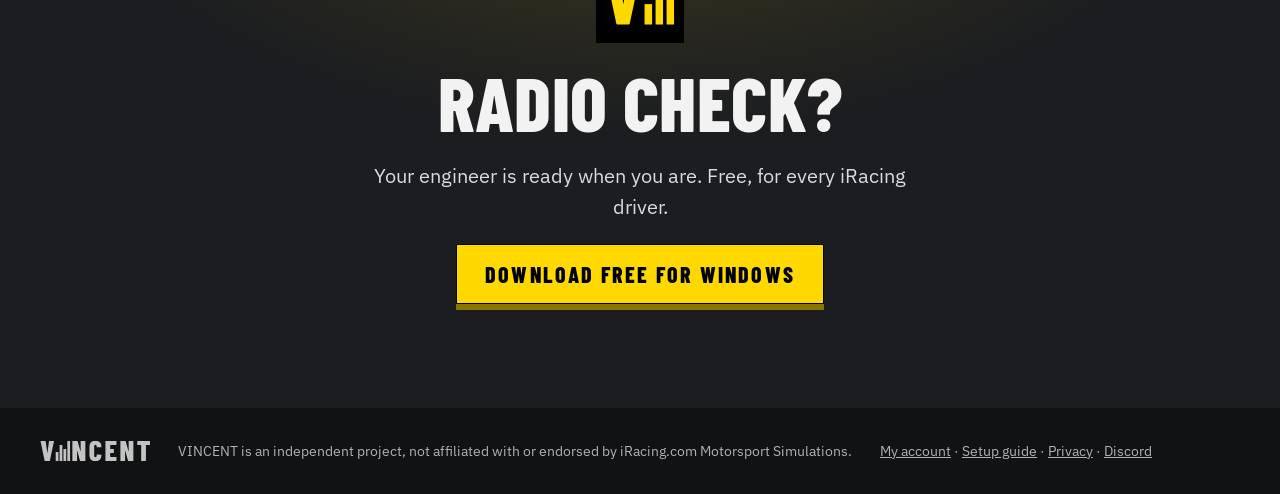
==== commit 8ce83cca: "Web: VINCENT gestiona el directo por voz (OBS y Twitch); se entra tambien con Twitch (portada, guia " ====
--- a/index.html
+++ b/index.html
@@ -184,6 +184,19 @@
       <div class="chat"><b>CHAT</b> <span data-en="@viewer: Vincent, are we pitting this lap?" data-es="@espectador: Vicen, ¿paramos esta vuelta?">@viewer: Vincent, are we pitting this lap?</span></div>
     </div>
   </article>
+
+  <article class="feature flip">
+    <div class="feature-copy">
+      <p class="num">06</p>
+      <h3 data-en="Run your stream by voice" data-es="Tu directo, hablando">Run your stream by voice</h3>
+      <p data-en="Connect OBS and Twitch and run your stream just by talking to VINCENT. Say “start the stream” and he sets the title, category and tags, switches to your scene, checks your mic isn’t muted and no sources are hidden, and goes live. Change the title or category mid-stream, ask for a prediction or a poll, a clip of that overtake, a marker to find it when editing, slow mode in chat, or to push back an ad that lands mid-battle." data-es="Conecta OBS y Twitch y gestiona el directo hablándole a VINCENT con tus palabras. Dile «arranca el directo» y pone título, categoría y etiquetas, cambia a tu escena, comprueba que no tengas el micro silenciado ni fuentes ocultas y empieza a emitir. Cambia el título o la categoría en pleno directo, pídele una predicción o una encuesta, un clip de ese adelantamiento, un marcador para encontrarlo al editar, modo lento en el chat o que retrase el anuncio que pilla en plena pelea.">Connect OBS and Twitch and run your stream just by talking to VINCENT. Say “start the stream” and he sets the title, category and tags, switches to your scene, checks your mic isn’t muted and no sources are hidden, and goes live. Change the title or category mid-stream, ask for a prediction or a poll, a clip of that overtake, a marker to find it when editing, slow mode in chat, or to push back an ad that lands mid-battle.</p>
+    </div>
+    <div class="feature-shot modes" aria-hidden="true">
+      <div class="mode"><span class="ph"><span data-en="You" data-es="Tú">You</span></span><p data-en="“Start the stream. Title: Spa endurance.”" data-es="«Arranca el directo. Título: resistencia en Spa.»">“Start the stream. Title: Spa endurance.”</p></div>
+      <div class="mode on"><span class="ph"><span>VINCENT</span></span><p data-en="“Title and category set, scene iRacing. Heads up: your mic is muted. Go live anyway?”" data-es="«Título y categoría puestos, escena iRacing. Ojo: tienes el micro silenciado. ¿Arranco igual?»">“Title and category set, scene iRacing. Heads up: your mic is muted. Go live anyway?”</p></div>
+      <div class="spot tw"><span class="k">OBS</span><span class="v" data-en="LIVE ON TWITCH" data-es="EN DIRECTO">LIVE ON TWITCH</span></div>
+    </div>
+  </article>
 </section>
 
 <!-- ================= FREE ================= -->
@@ -200,7 +213,7 @@
       <p data-en="All you need is one OpenRouter key: the brain, the voice and the listening all run through it. You pay OpenRouter directly at their prices — usually cents per race. We add nothing on top and never see your key." data-es="Solo necesitas una clave de OpenRouter: el cerebro, la voz y la escucha van por ahí. Le pagas directamente a OpenRouter, a su precio —normalmente céntimos por carrera—. No le sumamos nada y nunca vemos tu clave.">All you need is one OpenRouter key: the brain, the voice and the listening all run through it. You pay OpenRouter directly at their prices — usually cents per race. We add nothing on top and never see your key.</p></div></div>
     <div class="pnl step"><div class="ph"><span>ID</span><small data-en="Sign in" data-es="Cuenta">Sign in</small></div>
       <div class="body"><h3 data-en="Why a login?" data-es="¿Por qué hay que entrar?">Why a login?</h3>
-      <p data-en="So we know who’s using it, nobody can resell it, and urgent fixes reach everyone. We keep your name, ID and email from Discord or Google, plus your Twitch username to check the follow — only to run your account. No trackers, no spam, nothing sold." data-es="Para saber quién lo usa, que nadie lo revenda y que los arreglos urgentes lleguen a todos. Guardamos tu nombre, ID y email de Discord o Google, y tu usuario de Twitch para comprobar el follow, solo para tu cuenta. Ni rastreadores, ni spam, ni vendemos nada.">So we know who’s using it, nobody can resell it, and urgent fixes reach everyone. We keep your name, ID and email from Discord or Google, plus your Twitch username to check the follow — only to run your account. No trackers, no spam, nothing sold.</p></div></div>
+      <p data-en="So we know who’s using it, nobody can resell it, and urgent fixes reach everyone. We keep your name and ID from Twitch, Discord or Google (plus your email from the last two) and your Twitch username to check the follow — only to run your account. No trackers, no spam, nothing sold." data-es="Para saber quién lo usa, que nadie lo revenda y que los arreglos urgentes lleguen a todos. Guardamos tu nombre e ID de Twitch, Discord o Google (y tu email, de estos dos últimos) y tu usuario de Twitch para comprobar el follow, solo para tu cuenta. Ni rastreadores, ni spam, ni vendemos nada.">So we know who’s using it, nobody can resell it, and urgent fixes reach everyone. We keep your name and ID from Twitch, Discord or Google (plus your email from the last two) and your Twitch username to check the follow — only to run your account. No trackers, no spam, nothing sold.</p></div></div>
   </div>
 </section>
 
@@ -210,7 +223,7 @@
   <h2 class="sec" data-en="On track in five minutes" data-es="En pista en cinco minutos">On track in five minutes</h2>
   <ol class="steps">
     <li><span class="n">1</span><div><h3 data-en="Download and sign in" data-es="Descarga y entra">Download and sign in</h3>
-      <p data-en="Sign in with Discord or Google, connect Twitch and follow the channel, then grab the installer. VINCENT keeps itself up to date from then on." data-es="Entra con Discord o Google, conecta Twitch y sigue el canal, y bájate el instalador. A partir de ahí VINCENT se actualiza solo.">Sign in with Discord or Google, connect Twitch and follow the channel, then grab the installer. VINCENT keeps itself up to date from then on.</p></div></li>
+      <p data-en="Sign in with Twitch (or Discord or Google and connect Twitch), follow the channel, then grab the installer. VINCENT keeps itself up to date from then on." data-es="Entra con Twitch (o con Discord o Google y conecta Twitch), sigue el canal y bájate el instalador. A partir de ahí VINCENT se actualiza solo.">Sign in with Twitch (or Discord or Google and connect Twitch), follow the channel, then grab the installer. VINCENT keeps itself up to date from then on.</p></div></li>
     <li><span class="n">2</span><div><h3 data-en="Paste one key" data-es="Pega una clave">Paste one key</h3>
       <p data-en="The setup wizard shows you how to get an OpenRouter key, checks it, and lets you pick a voice and your wheel button." data-es="El asistente te enseña a sacar una clave de OpenRouter, la comprueba y te deja elegir voz y botón del volante.">The setup wizard shows you how to get an OpenRouter key, checks it, and lets you pick a voice and your wheel button.</p></div></li>
     <li><span class="n">3</span><div><h3 data-en="Go racing" data-es="A correr">Go racing</h3>
@@ -226,7 +239,7 @@
     <details class="pnl"><summary data-en="Can I use it in official races?" data-es="¿Se puede usar en carreras oficiales?">Can I use it in official races?</summary><p data-en="Yes — that’s what it’s built for. VINCENT works like the spotter and overlay apps drivers already use in official races: it only reads the telemetry iRacing exposes to every app, and talks to you. It never touches the car or the sim." data-es="Sí, para eso está hecho. VINCENT funciona como las apps de spotter y overlays que los pilotos ya usan en oficiales: solo lee la telemetría que iRacing ofrece a cualquier aplicación y te habla. Nunca toca el coche ni el simulador.">Yes — that’s what it’s built for. VINCENT works like the spotter and overlay apps drivers already use in official races: it only reads the telemetry iRacing exposes to every app, and talks to you. It never touches the car or the sim.</p></details>
     <details class="pnl"><summary data-en="Is it really free?" data-es="¿De verdad es gratis?">Is it really free?</summary><p data-en="Yes. VINCENT costs nothing and has no paid version — all I ask is that you follow my Twitch channel, and you keep following while you use it. The only cost is the AI and voice usage, which you pay straight to OpenRouter — I don’t get a cent of it." data-es="Sí. VINCENT no cuesta nada y no tiene versión de pago: solo te pido que sigas mi canal de Twitch mientras lo uses. El único gasto es el uso de IA y voz, que pagas directamente a OpenRouter; a mí no me llega ni un céntimo.">Yes. VINCENT costs nothing and has no paid version — all I ask is that you follow my Twitch channel, and you keep following while you use it. The only cost is the AI and voice usage, which you pay straight to OpenRouter — I don’t get a cent of it.</p></details>
     <details class="pnl"><summary data-en="How much does a race cost to run?" data-es="¿Cuánto cuesta cada carrera?">How much does a race cost to run?</summary><p data-en="It depends on the AI model you pick in settings: cheaper models cost cents per race, the best ones a bit more. The app shows your spend live, so there are no surprises." data-es="Depende del modelo de IA que elijas en ajustes: los más baratos cuestan céntimos por carrera y los mejores algo más. La app te enseña el gasto en directo, así que no hay sorpresas.">It depends on the AI model you pick in settings: cheaper models cost cents per race, the best ones a bit more. The app shows your spend live, so there are no surprises.</p></details>
-    <details class="pnl"><summary data-en="What do I need?" data-es="¿Qué necesito?">What do I need?</summary><p data-en="A Windows PC, iRacing, a microphone, an internet connection and a Discord or Google account to sign in. Plus one OpenRouter API key — the setup wizard walks you through it." data-es="Un PC con Windows, iRacing, un micrófono, conexión a internet y una cuenta de Discord o Google para entrar. Y una clave de OpenRouter: el asistente te guía para sacarla.">A Windows PC, iRacing, a microphone, an internet connection and a Discord or Google account to sign in. Plus one OpenRouter API key — the setup wizard walks you through it.</p></details>
+    <details class="pnl"><summary data-en="What do I need?" data-es="¿Qué necesito?">What do I need?</summary><p data-en="A Windows PC, iRacing, a microphone, an internet connection and a Twitch, Discord or Google account to sign in. Plus one OpenRouter API key — the setup wizard walks you through it." data-es="Un PC con Windows, iRacing, un micrófono, conexión a internet y una cuenta de Twitch, Discord o Google para entrar. Y una clave de OpenRouter: el asistente te guía para sacarla.">A Windows PC, iRacing, a microphone, an internet connection and a Twitch, Discord or Google account to sign in. Plus one OpenRouter API key — the setup wizard walks you through it.</p></details>
     <details class="pnl"><summary data-en="Why do I need to sign in?" data-es="¿Por qué hay que iniciar sesión?">Why do I need to sign in?</summary><p data-en="To download VINCENT and to use it. It tells us who’s using it, stops anyone reselling it, and lets us switch off a broken version fast. Each account works on up to 3 PCs, which you can manage from your account. If your internet drops mid-race, it keeps working." data-es="Para descargar VINCENT y para usarlo. Así sabemos quién lo usa, evitamos que alguien lo revenda y podemos retirar rápido una versión con fallos. Cada cuenta funciona en hasta 3 PCs, que gestionas desde tu cuenta. Si se te cae internet en plena carrera, sigue funcionando.">To download VINCENT and to use it. It tells us who’s using it, stops anyone reselling it, and lets us switch off a broken version fast. Each account works on up to 3 PCs, which you can manage from your account. If your internet drops mid-race, it keeps working.</p></details>
     <details class="pnl"><summary data-en="Where does my API key go?" data-es="¿Dónde va mi clave de API?">Where does my API key go?</summary><p data-en="It’s stored in the Windows Credential Manager on your PC and only ever sent to OpenRouter. It never reaches us. Tip: create a key just for VINCENT and give it a credit limit in OpenRouter, so a lost key can never cost you more than that." data-es="Se guarda en el Administrador de credenciales de Windows de tu PC y solo se envía a OpenRouter. Nunca nos llega. Consejo: crea una clave solo para VINCENT y ponle un límite de crédito en OpenRouter; así una clave perdida nunca te costará más que eso.">It’s stored in the Windows Credential Manager on your PC and only ever sent to OpenRouter. It never reaches us. Tip: create a key just for VINCENT and give it a credit limit in OpenRouter, so a lost key can never cost you more than that.</p></details>
     <details class="pnl"><summary data-en="Which sims does it support?" data-es="¿Qué simuladores soporta?">Which sims does it support?</summary><p data-en="iRacing only, for now." data-es="Solo iRacing, de momento.">iRacing only, for now.</p></details>
--- a/styles.css
+++ b/styles.css
@@ -110,6 +110,7 @@
 .spot{display:inline-flex;justify-self:start;height:48px;margin-top:8px;border:1px solid #000;background:#000;font:700 22px/1 Cond,sans-serif;letter-spacing:.1em}
 .spot .k{display:flex;align-items:center;padding:0 14px;background:var(--red);color:#000}
 .spot .v{display:flex;align-items:center;padding:0 16px;color:var(--w)}
+.spot.tw .k{background:#9146FF;color:#fff}
 
 .overlays{display:grid;gap:14px;justify-items:start;padding:36px;width:100%;max-width:560px;background:
   linear-gradient(135deg,rgba(0,0,0,.35),rgba(0,0,0,.05)),
